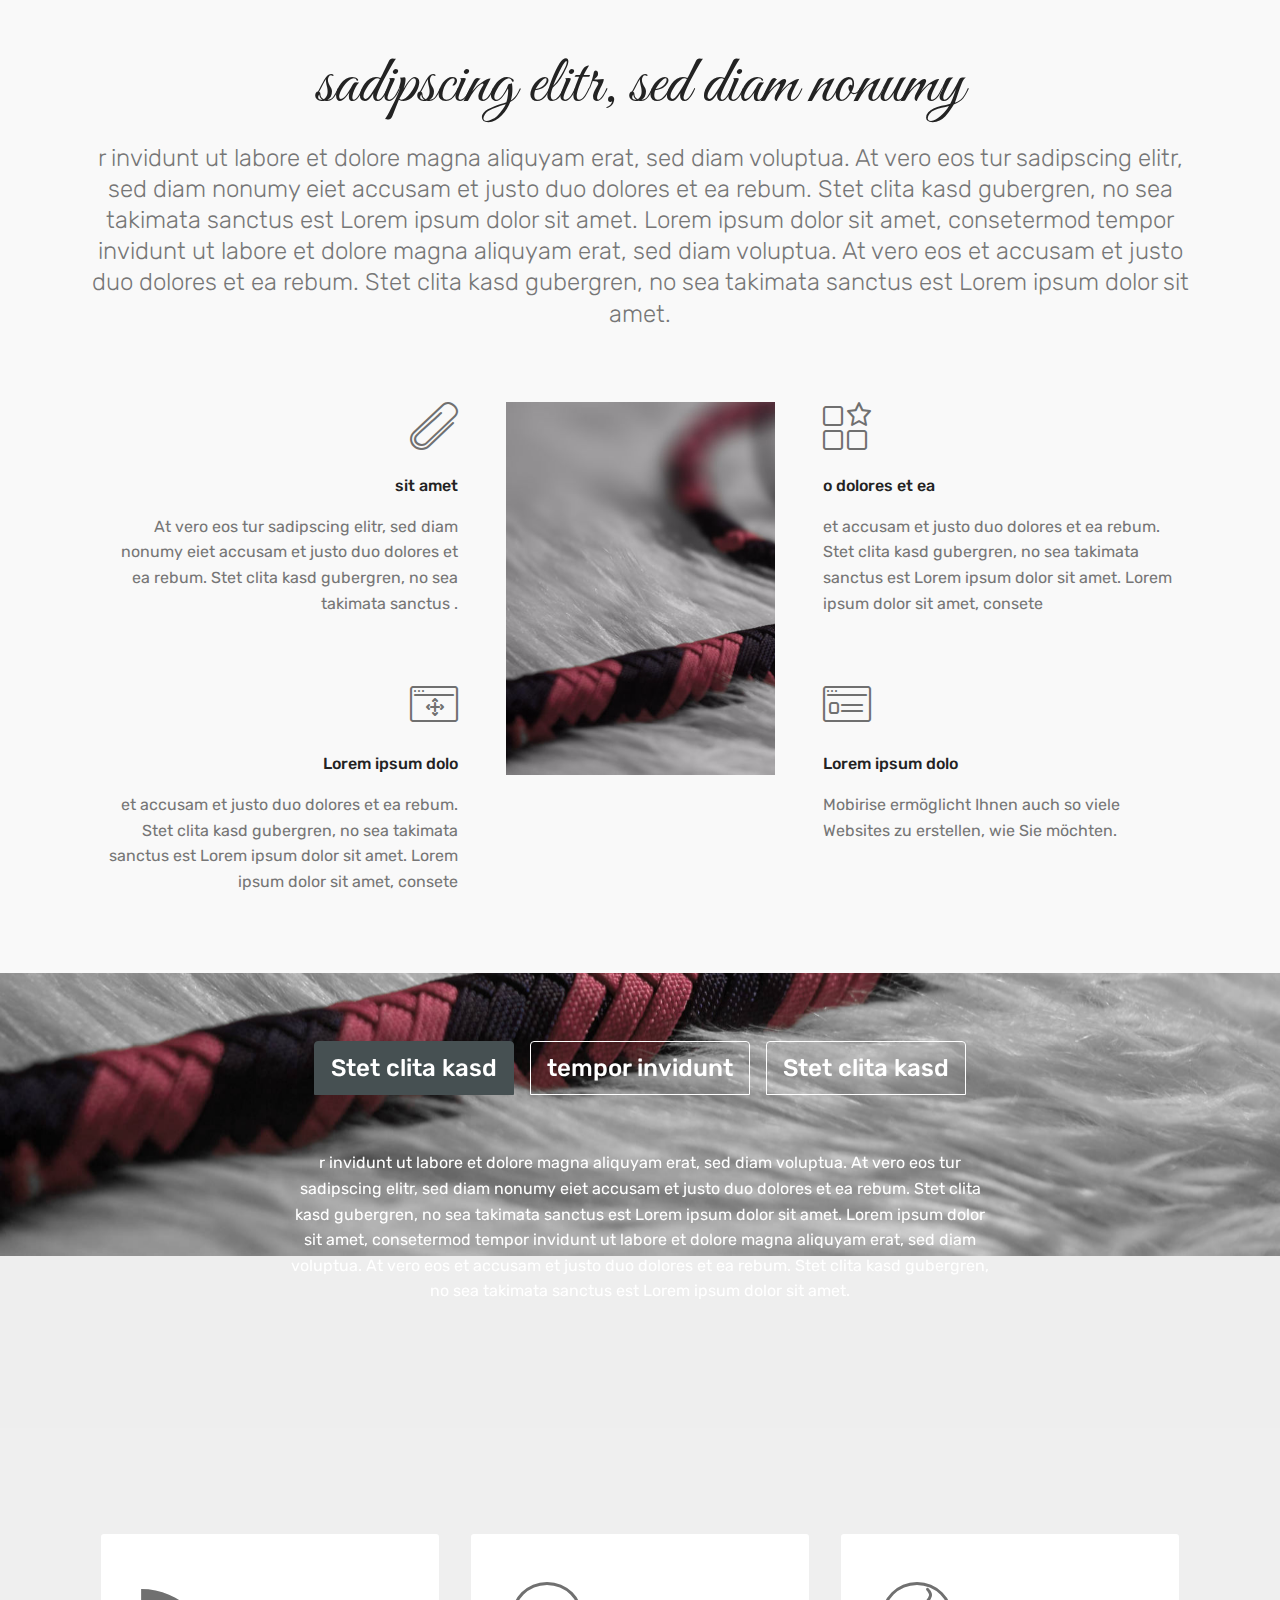
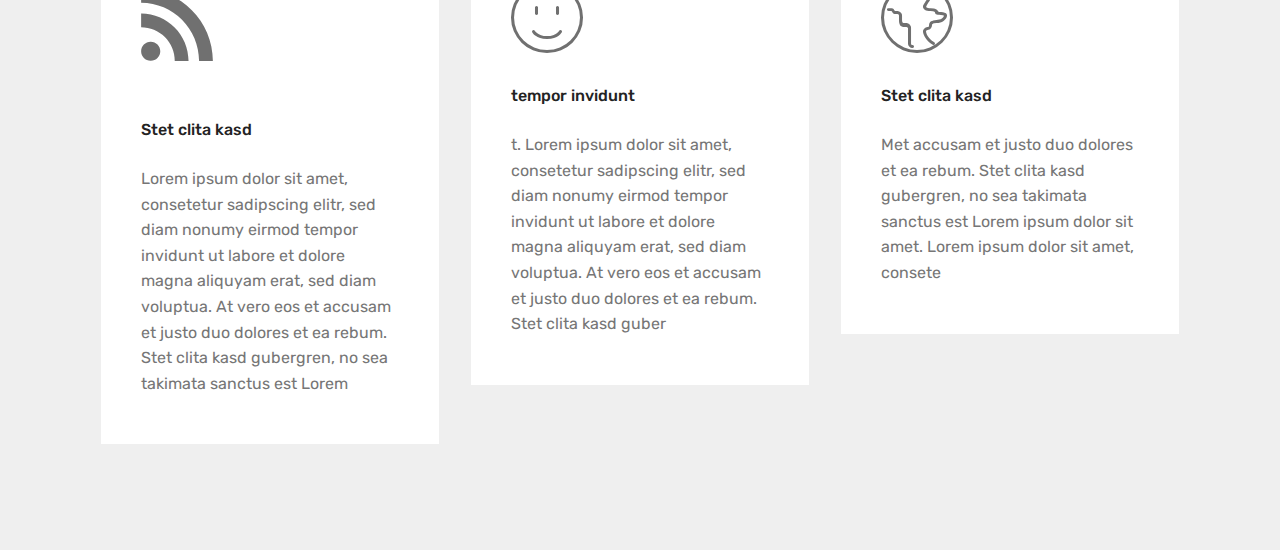
==== index.html @ 1852c59b "create github pages" ====
<!DOCTYPE html>
<html >
<head>
  <!-- Site made with Mobirise Website Builder v4.7.1, https://mobirise.com -->
  <meta charset="UTF-8">
  <meta http-equiv="X-UA-Compatible" content="IE=edge">
  <meta name="generator" content="Mobirise v4.7.1, mobirise.com">
  <meta name="viewport" content="width=device-width, initial-scale=1, minimum-scale=1">
  <link rel="shortcut icon" href="assets/images/logo4.png" type="image/x-icon">
  <meta name="description" content="">
  <title>Home</title>
  <link rel="stylesheet" href="assets/web/assets/mobirise-icons/mobirise-icons.css">
  <link rel="stylesheet" href="assets/tether/tether.min.css">
  <link rel="stylesheet" href="assets/bootstrap/css/bootstrap.min.css">
  <link rel="stylesheet" href="assets/bootstrap/css/bootstrap-grid.min.css">
  <link rel="stylesheet" href="assets/bootstrap/css/bootstrap-reboot.min.css">
  <link rel="stylesheet" href="assets/socicon/css/styles.css">
  <link rel="stylesheet" href="assets/theme/css/style.css">
  <link rel="stylesheet" href="assets/mobirise/css/mbr-additional.css" type="text/css">
  
  
  
</head>
<body>
  <section class="features12 cid-qQ5AsIyWgu" id="features12-3">
    
    

    

    <div class="container">
        <h2 class="mbr-section-title pb-2 mbr-fonts-style display-1">sadipscing elitr, sed diam nonumy</h2>
        <h3 class="mbr-section-subtitle pb-3 mbr-fonts-style display-5">r invidunt ut labore et dolore magna aliquyam erat, sed diam voluptua. At vero eos tur sadipscing elitr, sed diam nonumy eiet accusam et justo duo dolores et ea rebum. Stet clita kasd gubergren, no sea takimata sanctus est Lorem ipsum dolor sit amet. Lorem ipsum dolor sit amet, consetermod tempor invidunt ut labore et dolore magna aliquyam erat, sed diam voluptua. At vero eos et accusam et justo duo dolores et ea rebum. Stet clita kasd gubergren, no sea takimata sanctus est Lorem ipsum dolor sit amet.</h3>

        <div class="media-container-row pt-5">
            <div class="block-content align-right">
                <div class="card pl-3 pr-3 pb-5">
                    <div class="mbr-card-img-title">
                        <div class="card-img pb-3">
                             <span class="mbr-iconfont mbri-paperclip"></span>
                        </div>
                        <div class="mbr-crt-title">
                            <h4 class="card-title py-2 mbr-crt-title mbr-fonts-style display-7">sit amet</h4>
                        </div>
                    </div>                

                    <div class="card-box">
                        <p class="mbr-text mbr-section-text mbr-fonts-style display-7">
                             At vero eos tur sadipscing elitr, sed diam nonumy eiet accusam et justo duo dolores et ea rebum. Stet clita kasd gubergren, no sea takimata sanctus .
                        </p>
                    </div>
                </div>

                <div class="card pl-3 pr-3 pb-5">
                    <div class="mbr-card-img-title">
                        <div class="card-img pb-3">
                            <span class="mbri-drag-n-drop2 mbr-iconfont"></span>
                        </div>
                        <div class="mbr-crt-title">
                            <h4 class="card-title py-2 mbr-crt-title mbr-fonts-style display-7">Lorem ipsum dolo</h4>
                        </div>
                    </div>
                    <div class="card-box">
                        <p class="mbr-text mbr-section-text mbr-fonts-style display-7">
                            et accusam et justo duo dolores et ea rebum. Stet clita kasd gubergren, no sea takimata sanctus est Lorem ipsum dolor sit amet. Lorem ipsum dolor sit amet, consete
                        </p>
                    </div>
                </div>
            </div>

            <div class="mbr-figure" style="width: 30%;">
                <img src="assets/images/002-1-982x552.jpg" alt="Mobirise" title="">
            </div>

            <div class="block-content align-left  ">
                <div class="card pl-3 pr-3 pb-5">
                    <div class="mbr-card-img-title">
                        <div class="card-img pb-3">
                             <span class="mbri-features mbr-iconfont"></span>
                        </div>
                        <div class="mbr-crt-title">
                            <h4 class="card-title py-2 mbr-crt-title mbr-fonts-style display-7">o dolores et ea&nbsp;</h4>
                        </div>
                    </div>                

                    <div class="card-box">
                        <p class="mbr-text mbr-section-text mbr-fonts-style display-7">et accusam et justo duo dolores et ea rebum. Stet clita kasd gubergren, no sea takimata sanctus est Lorem ipsum dolor sit amet. Lorem ipsum dolor sit amet, consete</p>
                    </div>
                </div>

                <div class="card pl-3 pr-3 pb-5">
                    <div class="mbr-card-img-title">
                        <div class="card-img pb-3">
                            <span class="mbri-sites mbr-iconfont"></span>
                        </div>
                        <div class="mbr-crt-title">
                            <h4 class="card-title py-2 mbr-crt-title mbr-fonts-style display-7">Lorem ipsum dolo</h4>
                        </div>
                    </div>
                    <div class="card-box">
                        <p class="mbr-text mbr-section-text mbr-fonts-style display-7">
                            Mobirise ermöglicht Ihnen auch so viele Websites zu erstellen, wie Sie möchten. 
                        </p>
                    </div>
                </div>
            </div>
        </div>
    </div>
</section>

<section class="engine"><a href="https://mobirise.ws/k">how to develop free website</a></section><section class="tabs1 cid-qQ5E05Up6S mbr-parallax-background" id="tabs1-5">

    

    
    <div class="container">
        
        <div class="media-container-row">
            <div class="col-12 col-md-8">
                <ul class="nav nav-tabs" role="tablist">
                    <li class="nav-item"><a class="nav-link mbr-fonts-style show active display-5" role="tab" data-toggle="tab" href="#tabs1-5_tab0" aria-selected="true">
                            Stet clita kasd</a></li>
                    <li class="nav-item"><a class="nav-link mbr-fonts-style show active display-5" role="tab" data-toggle="tab" href="#tabs1-5_tab1" aria-selected="true">
                            tempor invidunt</a></li>
                    <li class="nav-item"><a class="nav-link mbr-fonts-style display-5" role="tab" data-toggle="tab" href="#tabs1-5_tab2" aria-selected="false">
                            Stet clita kasd</a></li>
                    
                    
                    
                </ul>
                <div class="tab-content">
                    <div id="tab1" class="tab-pane in active" role="tabpanel">
                        <div class="row">
                            <div class="col-md-12">
                                <p class="mbr-text py-5 mbr-fonts-style display-7">
                                    r invidunt ut labore et dolore magna aliquyam erat, sed diam voluptua. At vero eos tur sadipscing elitr, sed diam nonumy eiet accusam et justo duo dolores et ea rebum. Stet clita kasd gubergren, no sea takimata sanctus est Lorem ipsum dolor sit amet. Lorem ipsum dolor sit amet, consetermod tempor invidunt ut labore et dolore magna aliquyam erat, sed diam voluptua. At vero eos et accusam et justo duo dolores et ea rebum. Stet clita kasd gubergren, no sea takimata sanctus est Lorem ipsum dolor sit amet. 
                                </p>
                            </div>
                        </div>
                    </div>
                    <div id="tab2" class="tab-pane" role="tabpanel">
                        <div class="row">
                            <div class="col-md-12">
                                <p class="mbr-text py-5 mbr-fonts-style display-7">
                                    Mobirise ist ein leicher Website-Baukasten – ziehen Sie einfach Elemente auf Ihre Seite, fügen Sie den Content hinzu und designen Sie ihn so, wie Sie sich das wünschen. 
                                </p>
                            </div>
                        </div>
                    </div>
                    <div id="tab3" class="tab-pane" role="tabpanel">
                        <div class="row">
                            <div class="col-md-12">
                                <p class="mbr-text py-5 mbr-fonts-style display-7">
                                    Mobirise verfügt über viele Blocks in vorhandenen Themes. Obwohl diese Blocks bereits voreingestellt sind, sie sind sehr flexibel. 
                                </p>
                            </div>
                        </div>
                    </div>
                    
                    
                    
                </div>
            </div>
        </div>
    </div>
</section>

<section class="features6 cid-qQ5Apqk5fv" id="features6-2">
    
    

    
    <div class="container">
        <div class="media-container-row">

            <div class="card p-3 col-12 col-md-6 col-lg-4">
                <div class="card-img pb-3">
                    <span class="mbr-iconfont socicon-rss socicon"></span>
                </div>
                <div class="card-box">
                    <h4 class="card-title py-3 mbr-fonts-style display-7">Stet clita kasd</h4>
                    <p class="mbr-text mbr-fonts-style display-7">
                       Lorem ipsum dolor sit amet, consetetur sadipscing elitr, sed diam nonumy eirmod tempor invidunt ut labore et dolore magna aliquyam erat, sed diam voluptua. At vero eos et accusam et justo duo dolores et ea rebum. Stet clita kasd gubergren, no sea takimata sanctus est Lorem  
                    </p>
                </div>
            </div>

            <div class="card p-3 col-12 col-md-6 col-lg-4">
                <div class="card-img pb-3">
                    <span class="mbr-iconfont mbri-smile-face"></span>
                </div>
                <div class="card-box">
                    <h4 class="card-title py-3 mbr-fonts-style display-7">tempor invidunt</h4>
                    <p class="mbr-text mbr-fonts-style display-7">
                       t. Lorem ipsum dolor sit amet, consetetur sadipscing elitr, sed diam nonumy eirmod tempor invidunt ut labore et dolore magna aliquyam erat, sed diam voluptua. At vero eos et accusam et justo duo dolores et ea rebum. Stet clita kasd guber 
                    </p>
                </div>
            </div>

            <div class="card p-3 col-12 col-md-6 col-lg-4">
                <div class="card-img pb-3">
                    <span class="mbr-iconfont mbri-globe"></span>
                </div>
                <div class="card-box">
                    <h4 class="card-title py-3 mbr-fonts-style display-7">Stet clita kasd</h4>
                    <p class="mbr-text mbr-fonts-style display-7">
                       Met accusam et justo duo dolores et ea rebum. Stet clita kasd gubergren, no sea takimata sanctus est Lorem ipsum dolor sit amet. Lorem ipsum dolor sit amet, consete 
                    </p>
                </div>
            </div>

            

        </div>

    </div>

</section>


  <script src="assets/web/assets/jquery/jquery.min.js"></script>
  <script src="assets/popper/popper.min.js"></script>
  <script src="assets/tether/tether.min.js"></script>
  <script src="assets/bootstrap/js/bootstrap.min.js"></script>
  <script src="assets/smoothscroll/smooth-scroll.js"></script>
  <script src="assets/mbr-tabs/mbr-tabs.js"></script>
  <script src="assets/parallax/jarallax.min.js"></script>
  <script src="assets/theme/js/script.js"></script>
  
  
</body>
</html>
---- assets/web/assets/mobirise-icons/mobirise-icons.css ----
@font-face {
  font-family: 'MobiriseIcons';
  src:  url('mobirise-icons.eot?spat4u');
  src:  url('mobirise-icons.eot?spat4u#iefix') format('embedded-opentype'),
    url('mobirise-icons.ttf?spat4u') format('truetype'),
    url('mobirise-icons.woff?spat4u') format('woff'),
    url('mobirise-icons.svg?spat4u#MobiriseIcons') format('svg');
  font-weight: normal;
  font-style: normal;
}

[class^="mbri-"], [class*=" mbri-"] {
  /* use !important to prevent issues with browser extensions that change fonts */
  font-family: MobiriseIcons !important;
  speak: none;
  font-style: normal;
  font-weight: normal;
  font-variant: normal;
  text-transform: none;
  line-height: 1;

  /* Better Font Rendering =========== */
  -webkit-font-smoothing: antialiased;
  -moz-osx-font-smoothing: grayscale;
}

.mbri-add-submenu:before {
  content: "\e900";
}
.mbri-alert:before {
  content: "\e901";
}
.mbri-align-center:before {
  content: "\e902";
}
.mbri-align-justify:before {
  content: "\e903";
}
.mbri-align-left:before {
  content: "\e904";
}
.mbri-align-right:before {
  content: "\e905";
}
.mbri-android:before {
  content: "\e906";
}
.mbri-apple:before {
  content: "\e907";
}
.mbri-arrow-down:before {
  content: "\e908";
}
.mbri-arrow-next:before {
  content: "\e909";
}
.mbri-arrow-prev:before {
  content: "\e90a";
}
.mbri-arrow-up:before {
  content: "\e90b";
}
.mbri-bold:before {
  content: "\e90c";
}
.mbri-bookmark:before {
  content: "\e90d";
}
.mbri-bootstrap:before {
  content: "\e90e";
}
.mbri-briefcase:before {
  content: "\e90f";
}
.mbri-browse:before {
  content: "\e910";
}
.mbri-bulleted-list:before {
  content: "\e911";
}
.mbri-calendar:before {
  content: "\e912";
}
.mbri-camera:before {
  content: "\e913";
}
.mbri-cart-add:before {
  content: "\e914";
}
.mbri-cart-full:before {
  content: "\e915";
}
.mbri-cash:before {
  content: "\e916";
}
.mbri-change-style:before {
  content: "\e917";
}
.mbri-chat:before {
  content: "\e918";
}
.mbri-clock:before {
  content: "\e919";
}
.mbri-close:before {
  content: "\e91a";
}
.mbri-cloud:before {
  content: "\e91b";
}
.mbri-code:before {
  content: "\e91c";
}
.mbri-contact-form:before {
  content: "\e91d";
}
.mbri-credit-card:before {
  content: "\e91e";
}
.mbri-cursor-click:before {
  content: "\e91f";
}
.mbri-cust-feedback:before {
  content: "\e920";
}
.mbri-database:before {
  content: "\e921";
}
.mbri-delivery:before {
  content: "\e922";
}
.mbri-desktop:before {
  content: "\e923";
}
.mbri-devices:before {
  content: "\e924";
}
.mbri-down:before {
  content: "\e925";
}
.mbri-download:before {
  content: "\e989";
}
.mbri-drag-n-drop:before {
  content: "\e927";
}
.mbri-drag-n-drop2:before {
  content: "\e928";
}
.mbri-edit:before {
  content: "\e929";
}
.mbri-edit2:before {
  content: "\e92a";
}
.mbri-error:before {
  content: "\e92b";
}
.mbri-extension:before {
  content: "\e92c";
}
.mbri-features:before {
  content: "\e92d";
}
.mbri-file:before {
  content: "\e92e";
}
.mbri-flag:before {
  content: "\e92f";
}
.mbri-folder:before {
  content: "\e930";
}
.mbri-gift:before {
  content: "\e931";
}
.mbri-github:before {
  content: "\e932";
}
.mbri-globe:before {
  content: "\e933";
}
.mbri-globe-2:before {
  content: "\e934";
}
.mbri-growing-chart:before {
  content: "\e935";
}
.mbri-hearth:before {
  content: "\e936";
}
.mbri-help:before {
  content: "\e937";
}
.mbri-home:before {
  content: "\e938";
}
.mbri-hot-cup:before {
  content: "\e939";
}
.mbri-idea:before {
  content: "\e93a";
}
.mbri-image-gallery:before {
  content: "\e93b";
}
.mbri-image-slider:before {
  content: "\e93c";
}
.mbri-info:before {
  content: "\e93d";
}
.mbri-italic:before {
  content: "\e93e";
}
.mbri-key:before {
  content: "\e93f";
}
.mbri-laptop:before {
  content: "\e940";
}
.mbri-layers:before {
  content: "\e941";
}
.mbri-left-right:before {
  content: "\e942";
}
.mbri-left:before {
  content: "\e943";
}
.mbri-letter:before {
  content: "\e944";
}
.mbri-like:before {
  content: "\e945";
}
.mbri-link:before {
  content: "\e946";
}
.mbri-lock:before {
  content: "\e947";
}
.mbri-login:before {
  content: "\e948";
}
.mbri-logout:before {
  content: "\e949";
}
.mbri-magic-stick:before {
  content: "\e94a";
}
.mbri-map-pin:before {
  content: "\e94b";
}
.mbri-menu:before {
  content: "\e94c";
}
.mbri-mobile:before {
  content: "\e94d";
}
.mbri-mobile2:before {
  content: "\e94e";
}
.mbri-mobirise:before {
  content: "\e94f";
}
.mbri-more-horizontal:before {
  content: "\e950";
}
.mbri-more-vertical:before {
  content: "\e951";
}
.mbri-music:before {
  content: "\e952";
}
.mbri-new-file:before {
  content: "\e953";
}
.mbri-numbered-list:before {
  content: "\e954";
}
.mbri-opened-folder:before {
  content: "\e955";
}
.mbri-pages:before {
  content: "\e956";
}
.mbri-paper-plane:before {
  content: "\e957";
}
.mbri-paperclip:before {
  content: "\e958";
}
.mbri-photo:before {
  content: "\e959";
}
.mbri-photos:before {
  content: "\e95a";
}
.mbri-pin:before {
  content: "\e95b";
}
.mbri-play:before {
  content: "\e95c";
}
.mbri-plus:before {
  content: "\e95d";
}
.mbri-preview:before {
  content: "\e95e";
}
.mbri-print:before {
  content: "\e95f";
}
.mbri-protect:before {
  content: "\e960";
}
.mbri-question:before {
  content: "\e961";
}
.mbri-quote-left:before {
  content: "\e962";
}
.mbri-quote-right:before {
  content: "\e963";
}
.mbri-refresh:before {
  content: "\e964";
}
.mbri-responsive:before {
  content: "\e965";
}
.mbri-right:before {
  content: "\e966";
}
.mbri-rocket:before {
  content: "\e967";
}
.mbri-sad-face:before {
  content: "\e968";
}
.mbri-sale:before {
  content: "\e969";
}
.mbri-save:before {
  content: "\e96a";
}
.mbri-search:before {
  content: "\e96b";
}
.mbri-setting:before {
  content: "\e96c";
}
.mbri-setting2:before {
  content: "\e96d";
}
.mbri-setting3:before {
  content: "\e96e";
}
.mbri-share:before {
  content: "\e96f";
}
.mbri-shopping-bag:before {
  content: "\e970";
}
.mbri-shopping-basket:before {
  content: "\e971";
}
.mbri-shopping-cart:before {
  content: "\e972";
}
.mbri-sites:before {
  content: "\e973";
}
.mbri-smile-face:before {
  content: "\e974";
}
.mbri-speed:before {
  content: "\e975";
}
.mbri-star:before {
  content: "\e976";
}
.mbri-success:before {
  content: "\e977";
}
.mbri-sun:before {
  content: "\e978";
}
.mbri-sun2:before {
  content: "\e979";
}
.mbri-tablet:before {
  content: "\e97a";
}
.mbri-tablet-vertical:before {
  content: "\e97b";
}
.mbri-target:before {
  content: "\e97c";
}
.mbri-timer:before {
  content: "\e97d";
}
.mbri-to-ftp:before {
  content: "\e97e";
}
.mbri-to-local-drive:before {
  content: "\e97f";
}
.mbri-touch-swipe:before {
  content: "\e980";
}
.mbri-touch:before {
  content: "\e981";
}
.mbri-trash:before {
  content: "\e982";
}
.mbri-underline:before {
  content: "\e983";
}
.mbri-unlink:before {
  content: "\e984";
}
.mbri-unlock:before {
  content: "\e985";
}
.mbri-up-down:before {
  content: "\e986";
}
.mbri-up:before {
  content: "\e987";
}
.mbri-update:before {
  content: "\e988";
}
.mbri-upload:before {
 content: "\e926"; 
}
.mbri-user:before {
  content: "\e98a";
}
.mbri-user2:before {
  content: "\e98b";
}
.mbri-users:before {
  content: "\e98c";
}
.mbri-video:before {
  content: "\e98d";
}
.mbri-video-play:before {
  content: "\e98e";
}
.mbri-watch:before {
  content: "\e98f";
}
.mbri-website-theme:before {
  content: "\e990";
}
.mbri-wifi:before {
  content: "\e991";
}
.mbri-windows:before {
  content: "\e992";
}
.mbri-zoom-out:before {
  content: "\e993";
}
.mbri-redo:before {
  content: "\e994";
}
.mbri-undo:before {
  content: "\e995";
}
---- assets/socicon/css/styles.css ----
@charset "UTF-8";

@font-face {
  font-family: "socicon";
  src:url("../fonts/socicon.eot");
  src:url("../fonts/socicon.eot?#iefix") format("embedded-opentype"),
    url("../fonts/socicon.woff") format("woff"),
    url("../fonts/socicon.ttf") format("truetype"),
    url("../fonts/socicon.svg#socicon") format("svg");
  font-weight: normal;
  font-style: normal;

}

[data-icon]:before {
  font-family: "socicon" !important;
  content: attr(data-icon);
  font-style: normal !important;
  font-weight: normal !important;
  font-variant: normal !important;
  text-transform: none !important;
  speak: none;
  line-height: 1;
  -webkit-font-smoothing: antialiased;
  -moz-osx-font-smoothing: grayscale;
}

[class^="socicon-"]:before,
[class*=" socicon-"]:before {
  font-family: "socicon" !important;
  font-style: normal !important;
  font-weight: normal !important;
  font-variant: normal !important;
  text-transform: none !important;
  speak: none;
  line-height: 1;
  -webkit-font-smoothing: antialiased;
  -moz-osx-font-smoothing: grayscale;
}

.socicon-modelmayhem:before {
  content: "\e000";
}
.socicon-mixcloud:before {
  content: "\e001";
}
.socicon-drupal:before {
  content: "\e002";
}
.socicon-swarm:before {
  content: "\e003";
}
.socicon-istock:before {
  content: "\e004";
}
.socicon-yammer:before {
  content: "\e005";
}
.socicon-ello:before {
  content: "\e006";
}
.socicon-stackoverflow:before {
  content: "\e007";
}
.socicon-persona:before {
  content: "\e008";
}
.socicon-triplej:before {
  content: "\e009";
}
.socicon-houzz:before {
  content: "\e00a";
}
.socicon-rss:before {
  content: "\e00b";
}
.socicon-paypal:before {
  content: "\e00c";
}
.socicon-odnoklassniki:before {
  content: "\e00d";
}
.socicon-airbnb:before {
  content: "\e00e";
}
.socicon-periscope:before {
  content: "\e00f";
}
.socicon-outlook:before {
  content: "\e010";
}
.socicon-coderwall:before {
  content: "\e011";
}
.socicon-tripadvisor:before {
  content: "\e012";
}
.socicon-appnet:before {
  content: "\e013";
}
.socicon-goodreads:before {
  content: "\e014";
}
.socicon-tripit:before {
  content: "\e015";
}
.socicon-lanyrd:before {
  content: "\e016";
}
.socicon-slideshare:before {
  content: "\e017";
}
.socicon-buffer:before {
  content: "\e018";
}
.socicon-disqus:before {
  content: "\e019";
}
.socicon-vkontakte:before {
  content: "\e01a";
}
.socicon-whatsapp:before {
  content: "\e01b";
}
.socicon-patreon:before {
  content: "\e01c";
}
.socicon-storehouse:before {
  content: "\e01d";
}
.socicon-pocket:before {
  content: "\e01e";
}
.socicon-mail:before {
  content: "\e01f";
}
.socicon-blogger:before {
  content: "\e020";
}
.socicon-technorati:before {
  content: "\e021";
}
.socicon-reddit:before {
  content: "\e022";
}
.socicon-dribbble:before {
  content: "\e023";
}
.socicon-stumbleupon:before {
  content: "\e024";
}
.socicon-digg:before {
  content: "\e025";
}
.socicon-envato:before {
  content: "\e026";
}
.socicon-behance:before {
  content: "\e027";
}
.socicon-delicious:before {
  content: "\e028";
}
.socicon-deviantart:before {
  content: "\e029";
}
.socicon-forrst:before {
  content: "\e02a";
}
.socicon-play:before {
  content: "\e02b";
}
.socicon-zerply:before {
  content: "\e02c";
}
.socicon-wikipedia:before {
  content: "\e02d";
}
.socicon-apple:before {
  content: "\e02e";
}
.socicon-flattr:before {
  content: "\e02f";
}
.socicon-github:before {
  content: "\e030";
}
.socicon-renren:before {
  content: "\e031";
}
.socicon-friendfeed:before {
  content: "\e032";
}
.socicon-newsvine:before {
  content: "\e033";
}
.socicon-identica:before {
  content: "\e034";
}
.socicon-bebo:before {
  content: "\e035";
}
.socicon-zynga:before {
  content: "\e036";
}
.socicon-steam:before {
  content: "\e037";
}
.socicon-xbox:before {
  content: "\e038";
}
.socicon-windows:before {
  content: "\e039";
}
.socicon-qq:before {
  content: "\e03a";
}
.socicon-douban:before {
  content: "\e03b";
}
.socicon-meetup:before {
  content: "\e03c";
}
.socicon-playstation:before {
  content: "\e03d";
}
.socicon-android:before {
  content: "\e03e";
}
.socicon-snapchat:before {
  content: "\e03f";
}
.socicon-twitter:before {
  content: "\e040";
}
.socicon-facebook:before {
  content: "\e041";
}
.socicon-googleplus:before {
  content: "\e042";
}
.socicon-pinterest:before {
  content: "\e043";
}
.socicon-foursquare:before {
  content: "\e044";
}
.socicon-yahoo:before {
  content: "\e045";
}
.socicon-skype:before {
  content: "\e046";
}
.socicon-yelp:before {
  content: "\e047";
}
.socicon-feedburner:before {
  content: "\e048";
}
.socicon-linkedin:before {
  content: "\e049";
}
.socicon-viadeo:before {
  content: "\e04a";
}
.socicon-xing:before {
  content: "\e04b";
}
.socicon-myspace:before {
  content: "\e04c";
}
.socicon-soundcloud:before {
  content: "\e04d";
}
.socicon-spotify:before {
  content: "\e04e";
}
.socicon-grooveshark:before {
  content: "\e04f";
}
.socicon-lastfm:before {
  content: "\e050";
}
.socicon-youtube:before {
  content: "\e051";
}
.socicon-vimeo:before {
  content: "\e052";
}
.socicon-dailymotion:before {
  content: "\e053";
}
.socicon-vine:before {
  content: "\e054";
}
.socicon-flickr:before {
  content: "\e055";
}
.socicon-500px:before {
  content: "\e056";
}
.socicon-wordpress:before {
  content: "\e058";
}
.socicon-tumblr:before {
  content: "\e059";
}
.socicon-twitch:before {
  content: "\e05a";
}
.socicon-8tracks:before {
  content: "\e05b";
}
.socicon-amazon:before {
  content: "\e05c";
}
.socicon-icq:before {
  content: "\e05d";
}
.socicon-smugmug:before {
  content: "\e05e";
}
.socicon-ravelry:before {
  content: "\e05f";
}
.socicon-weibo:before {
  content: "\e060";
}
.socicon-baidu:before {
  content: "\e061";
}
.socicon-angellist:before {
  content: "\e062";
}
.socicon-ebay:before {
  content: "\e063";
}
.socicon-imdb:before {
  content: "\e064";
}
.socicon-stayfriends:before {
  content: "\e065";
}
.socicon-residentadvisor:before {
  content: "\e066";
}
.socicon-google:before {
  content: "\e067";
}
.socicon-yandex:before {
  content: "\e068";
}
.socicon-sharethis:before {
  content: "\e069";
}
.socicon-bandcamp:before {
  content: "\e06a";
}
.socicon-itunes:before {
  content: "\e06b";
}
.socicon-deezer:before {
  content: "\e06c";
}
.socicon-telegram:before {
  content: "\e06e";
}
.socicon-openid:before {
  content: "\e06f";
}
.socicon-amplement:before {
  content: "\e070";
}
.socicon-viber:before {
  content: "\e071";
}
.socicon-zomato:before {
  content: "\e072";
}
.socicon-draugiem:before {
  content: "\e074";
}
.socicon-endomodo:before {
  content: "\e075";
}
.socicon-filmweb:before {
  content: "\e076";
}
.socicon-stackexchange:before {
  content: "\e077";
}
.socicon-wykop:before {
  content: "\e078";
}
.socicon-teamspeak:before {
  content: "\e079";
}
.socicon-teamviewer:before {
  content: "\e07a";
}
.socicon-ventrilo:before {
  content: "\e07b";
}
.socicon-younow:before {
  content: "\e07c";
}
.socicon-raidcall:before {
  content: "\e07d";
}
.socicon-mumble:before {
  content: "\e07e";
}
.socicon-medium:before {
  content: "\e06d";
}
.socicon-bebee:before {
  content: "\e07f";
}
.socicon-hitbox:before {
  content: "\e080";
}
.socicon-reverbnation:before {
  content: "\e081";
}
.socicon-formulr:before {
  content: "\e082";
}
.socicon-instagram:before {
  content: "\e057";
}
.socicon-battlenet:before {
  content: "\e083";
}
.socicon-chrome:before {
  content: "\e084";
}
.socicon-discord:before {
  content: "\e086";
}
.socicon-issuu:before {
  content: "\e087";
}
.socicon-macos:before {
  content: "\e088";
}
.socicon-firefox:before {
  content: "\e089";
}
.socicon-opera:before {
  content: "\e08d";
}
.socicon-keybase:before {
  content: "\e090";
}
.socicon-alliance:before {
  content: "\e091";
}
.socicon-livejournal:before {
  content: "\e092";
}
.socicon-googlephotos:before {
  content: "\e093";
}
.socicon-horde:before {
  content: "\e094";
}
.socicon-etsy:before {
  content: "\e095";
}
.socicon-zapier:before {
  content: "\e096";
}
.socicon-google-scholar:before {
  content: "\e097";
}
.socicon-researchgate:before {
  content: "\e098";
}
.socicon-wechat:before {
  content: "\e099";
}
.socicon-strava:before {
  content: "\e09a";
}
.socicon-line:before {
  content: "\e09b";
}
.socicon-lyft:before {
  content: "\e09c";
}
.socicon-uber:before {
  content: "\e09d";
}
.socicon-songkick:before {
  content: "\e09e";
}
.socicon-viewbug:before {
  content: "\e09f";
}
.socicon-googlegroups:before {
  content: "\e0a0";
}
.socicon-quora:before {
  content: "\e073";
}
.socicon-diablo:before {
  content: "\e085";
}
.socicon-blizzard:before {
  content: "\e0a1";
}
.socicon-hearthstone:before {
  content: "\e08b";
}
.socicon-heroes:before {
  content: "\e08a";
}
.socicon-overwatch:before {
  content: "\e08c";
}
.socicon-warcraft:before {
  content: "\e08e";
}
.socicon-starcraft:before {
  content: "\e08f";
}
.socicon-beam:before {
  content: "\e0a2";
}
.socicon-curse:before {
  content: "\e0a3";
}
.socicon-player:before {
  content: "\e0a4";
}
.socicon-streamjar:before {
  content: "\e0a5";
}
.socicon-nintendo:before {
  content: "\e0a6";
}
.socicon-hellocoton:before {
  content: "\e0a7";
}
---- assets/theme/css/style.css ----
/*!
 * Mobirise v4 theme (https://mobirise.com/)
 * Copyright 2017 Mobirise
 */
section {
  background-color: #eeeeee; }

section,
.container,
.container-fluid {
  position: relative;
  word-wrap: break-word; }

a.mbr-iconfont:hover {
  text-decoration: none; }

.article .lead p, .article .lead ul, .article .lead ol, .article .lead pre, .article .lead blockquote {
  margin-bottom: 0; }

a {
  font-style: normal;
  font-weight: 400;
  cursor: pointer; }
  a, a:hover {
    text-decoration: none; }

figure {
  margin-bottom: 0; }

body {
  color: #232323; }

h1, h2, h3, h4, h5, h6,
.h1, .h2, .h3, .h4, .h5, .h6,
.display-1, .display-2, .display-3, .display-4 {
  line-height: 1;
  word-break: break-word;
  word-wrap: break-word; }

b, strong {
  font-weight: bold; }

blockquote {
  padding: 10px 0 10px 20px;
  position: relative;
  border-left: 2px solid;
  border-color: #ff3366; }

input:-webkit-autofill, input:-webkit-autofill:hover, input:-webkit-autofill:focus, input:-webkit-autofill:active {
  transition-delay: 9999s;
  transition-property: background-color, color; }

textarea[type="hidden"] {
  display: none; }

body {
  position: relative; }

section {
  background-position: 50% 50%;
  background-repeat: no-repeat;
  background-size: cover; }
  section .mbr-background-video,
  section .mbr-background-video-preview {
    position: absolute;
    bottom: 0;
    left: 0;
    right: 0;
    top: 0; }

.hidden {
  visibility: hidden; }

.mbr-z-index20 {
  z-index: 20; }

/*! Base colors */
.mbr-white {
  color: #ffffff; }

.mbr-black {
  color: #000000; }

.mbr-bg-white {
  background-color: #ffffff; }

.mbr-bg-black {
  background-color: #000000; }

/*! Text-aligns */
.align-left {
  text-align: left; }

.align-center {
  text-align: center; }

.align-right {
  text-align: right; }

@media (max-width: 767px) {
  .align-left, .align-center, .align-right, .mbr-section-btn, .mbr-section-title {
    text-align: center; } }
/*! Font-weight  */
.mbr-light {
  font-weight: 300; }

.mbr-regular {
  font-weight: 400; }

.mbr-semibold {
  font-weight: 500; }

.mbr-bold {
  font-weight: 700; }

/*! Media  */
.media-size-item {
  -webkit-flex: 1 1 auto;
  -moz-flex: 1 1 auto;
  -ms-flex: 1 1 auto;
  -o-flex: 1 1 auto;
  flex: 1 1 auto; }

.media-content {
  -webkit-flex-basis: 100%;
  flex-basis: 100%; }

.media-container-row {
  display: -ms-flexbox;
  display: -webkit-flex;
  display: flex;
  -webkit-flex-direction: row;
  -ms-flex-direction: row;
  flex-direction: row;
  -webkit-flex-wrap: wrap;
  -ms-flex-wrap: wrap;
  flex-wrap: wrap;
  -webkit-justify-content: center;
  -ms-flex-pack: center;
  justify-content: center;
  -webkit-align-content: center;
  -ms-flex-line-pack: center;
  align-content: center;
  -webkit-align-items: start;
  -ms-flex-align: start;
  align-items: start; }
  .media-container-row .media-size-item {
    width: 400px; }

.media-container-column {
  display: -ms-flexbox;
  display: -webkit-flex;
  display: flex;
  -webkit-flex-direction: column;
  -ms-flex-direction: column;
  flex-direction: column;
  -webkit-flex-wrap: wrap;
  -ms-flex-wrap: wrap;
  flex-wrap: wrap;
  -webkit-justify-content: center;
  -ms-flex-pack: center;
  justify-content: center;
  -webkit-align-content: center;
  -ms-flex-line-pack: center;
  align-content: center;
  -webkit-align-items: stretch;
  -ms-flex-align: stretch;
  align-items: stretch; }
  .media-container-column > * {
    width: 100%; }

@media (min-width: 992px) {
  .media-container-row {
    -webkit-flex-wrap: nowrap;
    -ms-flex-wrap: nowrap;
    flex-wrap: nowrap; } }
figure {
  overflow: hidden; }

figure[mbr-media-size] {
  transition: width 0.1s; }

.mbr-figure img, .mbr-figure iframe {
  display: block;
  width: 100%; }

.card {
  background-color: transparent;
  border: none; }

.card-img {
  text-align: center;
  flex-shrink: 0; }

.media {
  max-width: 100%;
  margin: 0 auto; }

.mbr-figure {
  -ms-flex-item-align: center;
  -ms-grid-row-align: center;
  -webkit-align-self: center;
  align-self: center; }

.media-container > div {
  max-width: 100%; }

.mbr-figure img, .card-img img {
  width: 100%; }

@media (max-width: 991px) {
  .media-size-item {
    width: auto !important; }

  .media {
    width: auto; }

  .mbr-figure {
    width: 100% !important; } }
/*! Buttons */
.mbr-section-btn {
  margin-left: -.25rem;
  margin-right: -.25rem;
  font-size: 0; }

nav .mbr-section-btn {
  margin-left: 0rem;
  margin-right: 0rem; }

/*! Btn icon margin */
.btn .mbr-iconfont, .btn.btn-sm .mbr-iconfont {
  cursor: pointer;
  margin-right: 0.5rem; }

.btn.btn-md .mbr-iconfont, .btn.btn-md .mbr-iconfont {
  margin-right: 0.8rem; }

.mbr-regular {
  font-weight: 400; }

.mbr-semibold {
  font-weight: 500; }

.mbr-bold {
  font-weight: 700; }

[type="submit"] {
  -webkit-appearance: none; }

/*! Full-screen */
.mbr-fullscreen .mbr-overlay {
  min-height: 100vh; }

.mbr-fullscreen {
  display: flex;
  display: -webkit-flex;
  display: -moz-flex;
  display: -ms-flex;
  display: -o-flex;
  align-items: center;
  -webkit-align-items: center;
  min-height: 100vh;
  padding-top: 3rem;
  padding-bottom: 3rem; }

/*! Map */
.map {
  height: 25rem;
  position: relative; }
  .map iframe {
    width: 100%;
    height: 100%; }

/* Form */
.form-asterisk {
  font-family: initial;
  position: absolute;
  top: -2px;
  font-weight: normal; }

/*! Scroll to top arrow */
.mbr-arrow-up {
  bottom: 25px;
  right: 90px;
  position: fixed;
  text-align: right;
  z-index: 5000;
  color: #ffffff;
  font-size: 32px;
  transform: rotate(180deg);
  -webkit-transform: rotate(180deg); }

.mbr-arrow-up a {
  background: rgba(0, 0, 0, 0.2);
  border-radius: 3px;
  color: #fff;
  display: inline-block;
  height: 60px;
  width: 60px;
  outline-style: none !important;
  position: relative;
  text-decoration: none;
  transition: all .3s ease-in-out;
  cursor: pointer;
  text-align: center; }
  .mbr-arrow-up a:hover {
    background-color: rgba(0, 0, 0, 0.4); }
  .mbr-arrow-up a i {
    line-height: 60px; }

.mbr-arrow-up-icon {
  display: block;
  color: #fff; }

.mbr-arrow-up-icon::before {
  content: "\203a";
  display: inline-block;
  font-family: serif;
  font-size: 32px;
  line-height: 1;
  font-style: normal;
  position: relative;
  top: 6px;
  left: -4px;
  -webkit-transform: rotate(-90deg);
  transform: rotate(-90deg); }

/*! Arrow Down */
.mbr-arrow {
  position: absolute;
  bottom: 45px;
  left: 50%;
  width: 60px;
  height: 60px;
  cursor: pointer;
  background-color: rgba(80, 80, 80, 0.5);
  border-radius: 50%;
  -webkit-transform: translateX(-50%);
  transform: translateX(-50%); }
  .mbr-arrow > a {
    display: inline-block;
    text-decoration: none;
    outline-style: none;
    -webkit-animation: arrowdown 1.7s ease-in-out infinite;
    animation: arrowdown 1.7s ease-in-out infinite; }
    .mbr-arrow > a > i {
      position: absolute;
      top: -2px;
      left: 15px;
      font-size: 2rem; }

@keyframes arrowdown {
  0% {
    transform: translateY(0px);
    -webkit-transform: translateY(0px); }
  50% {
    transform: translateY(-5px);
    -webkit-transform: translateY(-5px); }
  100% {
    transform: translateY(0px);
    -webkit-transform: translateY(0px); } }
@-webkit-keyframes arrowdown {
  0% {
    transform: translateY(0px);
    -webkit-transform: translateY(0px); }
  50% {
    transform: translateY(-5px);
    -webkit-transform: translateY(-5px); }
  100% {
    transform: translateY(0px);
    -webkit-transform: translateY(0px); } }
@media (max-width: 500px) {
  .mbr-arrow-up {
    left: 50%;
    right: auto;
    transform: translateX(-50%) rotate(180deg);
    -webkit-transform: translateX(-50%) rotate(180deg); } }
/*Gradients animation*/
@keyframes gradient-animation {
  from {
    background-position: 0% 100%;
    animation-timing-function: ease-in-out; }
  to {
    background-position: 100% 0%;
    animation-timing-function: ease-in-out; } }
@-webkit-keyframes gradient-animation {
  from {
    background-position: 0% 100%;
    animation-timing-function: ease-in-out; }
  to {
    background-position: 100% 0%;
    animation-timing-function: ease-in-out; } }
.bg-gradient {
  background-size: 200% 200%;
  animation: gradient-animation 5s infinite alternate;
  -webkit-animation: gradient-animation 5s infinite alternate; }

.menu .navbar-brand {
  display: -webkit-flex; }
  .menu .navbar-brand span {
    display: flex;
    display: -webkit-flex; }
  .menu .navbar-brand .navbar-caption-wrap {
    display: -webkit-flex; }
  .menu .navbar-brand .navbar-logo img {
    display: -webkit-flex; }
@media (min-width: 768px) and (max-width: 991px) {
  .menu .navbar-toggleable-sm .navbar-nav {
    display: -webkit-box;
    display: -webkit-flex;
    display: -ms-flexbox; } }
@media (min-width: 992px) {
  .menu .navbar-nav.nav-dropdown {
    display: -webkit-flex; }
  .menu .navbar-toggleable-sm .navbar-collapse {
    display: -webkit-flex !important; } }

/*# sourceMappingURL=style.css.map */
.engine {
	position: absolute;
	text-indent: -2400px;
	text-align: center;
	padding: 0;
	top: 0;
	left: -2400px;
}
---- assets/mobirise/css/mbr-additional.css ----
@import url(https://fonts.googleapis.com/css?family=Great+Vibes:400);
@import url(https://fonts.googleapis.com/css?family=Rubik:300,300i,400,400i,500,500i,700,700i,900,900i);





body {
  font-style: normal;
  line-height: 1.5;
}
.mbr-section-title {
  font-style: normal;
  line-height: 1.2;
}
.mbr-section-subtitle {
  line-height: 1.3;
}
.mbr-text {
  font-style: normal;
  line-height: 1.6;
}
.display-1 {
  font-family: 'Great Vibes', handwriting;
  font-size: 4.25rem;
}
.display-1 > .mbr-iconfont {
  font-size: 6.8rem;
}
.display-2 {
  font-family: 'Rubik', sans-serif;
  font-size: 3rem;
}
.display-2 > .mbr-iconfont {
  font-size: 4.8rem;
}
.display-4 {
  font-family: 'Rubik', sans-serif;
  font-size: 1rem;
}
.display-4 > .mbr-iconfont {
  font-size: 1.6rem;
}
.display-5 {
  font-family: 'Rubik', sans-serif;
  font-size: 1.5rem;
}
.display-5 > .mbr-iconfont {
  font-size: 2.4rem;
}
.display-7 {
  font-family: 'Rubik', sans-serif;
  font-size: 1rem;
}
.display-7 > .mbr-iconfont {
  font-size: 1.6rem;
}
/* ---- Fluid typography for mobile devices ---- */
/* 1.4 - font scale ratio ( bootstrap == 1.42857 ) */
/* 100vw - current viewport width */
/* (48 - 20)  48 == 48rem == 768px, 20 == 20rem == 320px(minimal supported viewport) */
/* 0.65 - min scale variable, may vary */
@media (max-width: 768px) {
  .display-1 {
    font-size: 3.4rem;
    font-size: calc( 2.1374999999999997rem + (4.25 - 2.1374999999999997) * ((100vw - 20rem) / (48 - 20)));
    line-height: calc( 1.4 * (2.1374999999999997rem + (4.25 - 2.1374999999999997) * ((100vw - 20rem) / (48 - 20))));
  }
  .display-2 {
    font-size: 2.4rem;
    font-size: calc( 1.7rem + (3 - 1.7) * ((100vw - 20rem) / (48 - 20)));
    line-height: calc( 1.4 * (1.7rem + (3 - 1.7) * ((100vw - 20rem) / (48 - 20))));
  }
  .display-4 {
    font-size: 0.8rem;
    font-size: calc( 1rem + (1 - 1) * ((100vw - 20rem) / (48 - 20)));
    line-height: calc( 1.4 * (1rem + (1 - 1) * ((100vw - 20rem) / (48 - 20))));
  }
  .display-5 {
    font-size: 1.2rem;
    font-size: calc( 1.175rem + (1.5 - 1.175) * ((100vw - 20rem) / (48 - 20)));
    line-height: calc( 1.4 * (1.175rem + (1.5 - 1.175) * ((100vw - 20rem) / (48 - 20))));
  }
}
/* Buttons */
.btn {
  font-weight: 500;
  border-width: 2px;
  font-style: normal;
  letter-spacing: 1px;
  margin: .4rem .8rem;
  white-space: normal;
  -webkit-transition: all 0.3s ease-in-out;
  -moz-transition: all 0.3s ease-in-out;
  transition: all 0.3s ease-in-out;
  padding: 1rem 3rem;
  border-radius: 3px;
  display: inline-flex;
  align-items: center;
  justify-content: center;
  word-break: break-word;
}
.btn-sm {
  font-weight: 500;
  letter-spacing: 1px;
  -webkit-transition: all 0.3s ease-in-out;
  -moz-transition: all 0.3s ease-in-out;
  transition: all 0.3s ease-in-out;
  padding: 0.6rem 1.5rem;
  border-radius: 3px;
}
.btn-md {
  font-weight: 500;
  letter-spacing: 1px;
  margin: .4rem .8rem !important;
  -webkit-transition: all 0.3s ease-in-out;
  -moz-transition: all 0.3s ease-in-out;
  transition: all 0.3s ease-in-out;
  padding: 1rem 3rem;
  border-radius: 3px;
}
.btn-lg {
  font-weight: 500;
  letter-spacing: 1px;
  margin: .4rem .8rem !important;
  -webkit-transition: all 0.3s ease-in-out;
  -moz-transition: all 0.3s ease-in-out;
  transition: all 0.3s ease-in-out;
  padding: 1.2rem 3.2rem;
  border-radius: 3px;
}
.bg-primary {
  background-color: #c1c1c1 !important;
}
.bg-success {
  background-color: #767676 !important;
}
.bg-info {
  background-color: #82786e !important;
}
.bg-warning {
  background-color: #879a9f !important;
}
.bg-danger {
  background-color: #b1a374 !important;
}
.btn-primary,
.btn-primary:active {
  background-color: #c1c1c1 !important;
  border-color: #c1c1c1 !important;
  color: #ffffff !important;
}
.btn-primary:hover,
.btn-primary:focus,
.btn-primary.focus,
.btn-primary.active {
  color: #ffffff !important;
  background-color: #9b9b9b !important;
  border-color: #9b9b9b !important;
}
.btn-primary.disabled,
.btn-primary:disabled {
  color: #ffffff !important;
  background-color: #9b9b9b !important;
  border-color: #9b9b9b !important;
}
.btn-secondary,
.btn-secondary:active {
  background-color: #5b686b !important;
  border-color: #5b686b !important;
  color: #ffffff !important;
}
.btn-secondary:hover,
.btn-secondary:focus,
.btn-secondary.focus,
.btn-secondary.active {
  color: #ffffff !important;
  background-color: #384042 !important;
  border-color: #384042 !important;
}
.btn-secondary.disabled,
.btn-secondary:disabled {
  color: #ffffff !important;
  background-color: #384042 !important;
  border-color: #384042 !important;
}
.btn-info,
.btn-info:active {
  background-color: #82786e !important;
  border-color: #82786e !important;
  color: #ffffff !important;
}
.btn-info:hover,
.btn-info:focus,
.btn-info.focus,
.btn-info.active {
  color: #ffffff !important;
  background-color: #59524b !important;
  border-color: #59524b !important;
}
.btn-info.disabled,
.btn-info:disabled {
  color: #ffffff !important;
  background-color: #59524b !important;
  border-color: #59524b !important;
}
.btn-success,
.btn-success:active {
  background-color: #767676 !important;
  border-color: #767676 !important;
  color: #ffffff !important;
}
.btn-success:hover,
.btn-success:focus,
.btn-success.focus,
.btn-success.active {
  color: #ffffff !important;
  background-color: #505050 !important;
  border-color: #505050 !important;
}
.btn-success.disabled,
.btn-success:disabled {
  color: #ffffff !important;
  background-color: #505050 !important;
  border-color: #505050 !important;
}
.btn-warning,
.btn-warning:active {
  background-color: #879a9f !important;
  border-color: #879a9f !important;
  color: #ffffff !important;
}
.btn-warning:hover,
.btn-warning:focus,
.btn-warning.focus,
.btn-warning.active {
  color: #ffffff !important;
  background-color: #617479 !important;
  border-color: #617479 !important;
}
.btn-warning.disabled,
.btn-warning:disabled {
  color: #ffffff !important;
  background-color: #617479 !important;
  border-color: #617479 !important;
}
.btn-danger,
.btn-danger:active {
  background-color: #b1a374 !important;
  border-color: #b1a374 !important;
  color: #ffffff !important;
}
.btn-danger:hover,
.btn-danger:focus,
.btn-danger.focus,
.btn-danger.active {
  color: #ffffff !important;
  background-color: #8b7d4e !important;
  border-color: #8b7d4e !important;
}
.btn-danger.disabled,
.btn-danger:disabled {
  color: #ffffff !important;
  background-color: #8b7d4e !important;
  border-color: #8b7d4e !important;
}
.btn-white {
  color: #333333 !important;
}
.btn-white,
.btn-white:active {
  background-color: #ffffff !important;
  border-color: #ffffff !important;
  color: #808080 !important;
}
.btn-white:hover,
.btn-white:focus,
.btn-white.focus,
.btn-white.active {
  color: #808080 !important;
  background-color: #d9d9d9 !important;
  border-color: #d9d9d9 !important;
}
.btn-white.disabled,
.btn-white:disabled {
  color: #808080 !important;
  background-color: #d9d9d9 !important;
  border-color: #d9d9d9 !important;
}
.btn-black,
.btn-black:active {
  background-color: #333333 !important;
  border-color: #333333 !important;
  color: #ffffff !important;
}
.btn-black:hover,
.btn-black:focus,
.btn-black.focus,
.btn-black.active {
  color: #ffffff !important;
  background-color: #0d0d0d !important;
  border-color: #0d0d0d !important;
}
.btn-black.disabled,
.btn-black:disabled {
  color: #ffffff !important;
  background-color: #0d0d0d !important;
  border-color: #0d0d0d !important;
}
.btn-primary-outline,
.btn-primary-outline:active {
  background: none;
  border-color: #8e8e8e;
  color: #8e8e8e;
}
.btn-primary-outline:hover,
.btn-primary-outline:focus,
.btn-primary-outline.focus,
.btn-primary-outline.active {
  color: #ffffff;
  background-color: #c1c1c1;
  border-color: #c1c1c1;
}
.btn-primary-outline.disabled,
.btn-primary-outline:disabled {
  color: #ffffff !important;
  background-color: #c1c1c1 !important;
  border-color: #c1c1c1 !important;
}
.btn-secondary-outline,
.btn-secondary-outline:active {
  background: none;
  border-color: #2c3234;
  color: #2c3234;
}
.btn-secondary-outline:hover,
.btn-secondary-outline:focus,
.btn-secondary-outline.focus,
.btn-secondary-outline.active {
  color: #ffffff;
  background-color: #5b686b;
  border-color: #5b686b;
}
.btn-secondary-outline.disabled,
.btn-secondary-outline:disabled {
  color: #ffffff !important;
  background-color: #5b686b !important;
  border-color: #5b686b !important;
}
.btn-info-outline,
.btn-info-outline:active {
  background: none;
  border-color: #4b453f;
  color: #4b453f;
}
.btn-info-outline:hover,
.btn-info-outline:focus,
.btn-info-outline.focus,
.btn-info-outline.active {
  color: #ffffff;
  background-color: #82786e;
  border-color: #82786e;
}
.btn-info-outline.disabled,
.btn-info-outline:disabled {
  color: #ffffff !important;
  background-color: #82786e !important;
  border-color: #82786e !important;
}
.btn-success-outline,
.btn-success-outline:active {
  background: none;
  border-color: #434343;
  color: #434343;
}
.btn-success-outline:hover,
.btn-success-outline:focus,
.btn-success-outline.focus,
.btn-success-outline.active {
  color: #ffffff;
  background-color: #767676;
  border-color: #767676;
}
.btn-success-outline.disabled,
.btn-success-outline:disabled {
  color: #ffffff !important;
  background-color: #767676 !important;
  border-color: #767676 !important;
}
.btn-warning-outline,
.btn-warning-outline:active {
  background: none;
  border-color: #55666b;
  color: #55666b;
}
.btn-warning-outline:hover,
.btn-warning-outline:focus,
.btn-warning-outline.focus,
.btn-warning-outline.active {
  color: #ffffff;
  background-color: #879a9f;
  border-color: #879a9f;
}
.btn-warning-outline.disabled,
.btn-warning-outline:disabled {
  color: #ffffff !important;
  background-color: #879a9f !important;
  border-color: #879a9f !important;
}
.btn-danger-outline,
.btn-danger-outline:active {
  background: none;
  border-color: #7a6e45;
  color: #7a6e45;
}
.btn-danger-outline:hover,
.btn-danger-outline:focus,
.btn-danger-outline.focus,
.btn-danger-outline.active {
  color: #ffffff;
  background-color: #b1a374;
  border-color: #b1a374;
}
.btn-danger-outline.disabled,
.btn-danger-outline:disabled {
  color: #ffffff !important;
  background-color: #b1a374 !important;
  border-color: #b1a374 !important;
}
.btn-black-outline,
.btn-black-outline:active {
  background: none;
  border-color: #000000;
  color: #000000;
}
.btn-black-outline:hover,
.btn-black-outline:focus,
.btn-black-outline.focus,
.btn-black-outline.active {
  color: #ffffff;
  background-color: #333333;
  border-color: #333333;
}
.btn-black-outline.disabled,
.btn-black-outline:disabled {
  color: #ffffff !important;
  background-color: #333333 !important;
  border-color: #333333 !important;
}
.btn-white-outline,
.btn-white-outline:active,
.btn-white-outline.active {
  background: none;
  border-color: #ffffff;
  color: #ffffff;
}
.btn-white-outline:hover,
.btn-white-outline:focus,
.btn-white-outline.focus {
  color: #333333;
  background-color: #ffffff;
  border-color: #ffffff;
}
.text-primary {
  color: #c1c1c1 !important;
}
.text-secondary {
  color: #5b686b !important;
}
.text-success {
  color: #767676 !important;
}
.text-info {
  color: #82786e !important;
}
.text-warning {
  color: #879a9f !important;
}
.text-danger {
  color: #b1a374 !important;
}
.text-white {
  color: #ffffff !important;
}
.text-black {
  color: #000000 !important;
}
a.text-primary:hover,
a.text-primary:focus {
  color: #8e8e8e !important;
}
a.text-secondary:hover,
a.text-secondary:focus {
  color: #2c3234 !important;
}
a.text-success:hover,
a.text-success:focus {
  color: #434343 !important;
}
a.text-info:hover,
a.text-info:focus {
  color: #4b453f !important;
}
a.text-warning:hover,
a.text-warning:focus {
  color: #55666b !important;
}
a.text-danger:hover,
a.text-danger:focus {
  color: #7a6e45 !important;
}
a.text-white:hover,
a.text-white:focus {
  color: #b3b3b3 !important;
}
a.text-black:hover,
a.text-black:focus {
  color: #4d4d4d !important;
}
.alert-success {
  background-color: #70c770;
}
.alert-info {
  background-color: #82786e;
}
.alert-warning {
  background-color: #879a9f;
}
.alert-danger {
  background-color: #b1a374;
}
.mbr-section-btn a.btn:not(.btn-form):hover,
.mbr-section-btn a.btn:not(.btn-form):focus {
  box-shadow: none !important;
}
.mbr-gallery-filter li.active .btn {
  background-color: #c1c1c1;
  border-color: #c1c1c1;
  color: #ffffff;
}
.mbr-gallery-filter li.active .btn:focus {
  box-shadow: none;
}
.btn-form {
  border-radius: 0;
}
.btn-form:hover {
  cursor: pointer;
}
a,
a:hover {
  color: #c1c1c1;
}
.mbr-plan-header.bg-primary .mbr-plan-subtitle,
.mbr-plan-header.bg-primary .mbr-plan-price-desc {
  color: #ffffff;
}
.mbr-plan-header.bg-success .mbr-plan-subtitle,
.mbr-plan-header.bg-success .mbr-plan-price-desc {
  color: #b6b6b6;
}
.mbr-plan-header.bg-info .mbr-plan-subtitle,
.mbr-plan-header.bg-info .mbr-plan-price-desc {
  color: #beb8b2;
}
.mbr-plan-header.bg-warning .mbr-plan-subtitle,
.mbr-plan-header.bg-warning .mbr-plan-price-desc {
  color: #ced6d8;
}
.mbr-plan-header.bg-danger .mbr-plan-subtitle,
.mbr-plan-header.bg-danger .mbr-plan-price-desc {
  color: #dfd9c6;
}
/* Scroll to top button*/
.scrollToTop_wraper {
  display: none;
}
#scrollToTop a i:before {
  content: '';
  position: absolute;
  height: 40%;
  top: 25%;
  background: #fff;
  width: 2px;
  left: calc(50% - 1px);
}
#scrollToTop a i:after {
  content: '';
  position: absolute;
  display: block;
  border-top: 2px solid #fff;
  border-right: 2px solid #fff;
  width: 40%;
  height: 40%;
  left: 30%;
  bottom: 30%;
  transform: rotate(135deg);
}
/* Others*/
.note-check a[data-value=Rubik] {
  font-style: normal;
}
.mbr-arrow a {
  color: #ffffff;
}
@media (max-width: 767px) {
  .mbr-arrow {
    display: none;
  }
}
.form-control-label {
  position: relative;
  cursor: pointer;
  margin-bottom: .357em;
  padding: 0;
}
.alert {
  color: #ffffff;
  border-radius: 0;
  border: 0;
  font-size: .875rem;
  line-height: 1.5;
  margin-bottom: 1.875rem;
  padding: 1.25rem;
  position: relative;
}
.alert.alert-form::after {
  background-color: inherit;
  bottom: -7px;
  content: "";
  display: block;
  height: 14px;
  left: 50%;
  margin-left: -7px;
  position: absolute;
  transform: rotate(45deg);
  width: 14px;
}
.form-control {
  background-color: #f5f5f5;
  box-shadow: none;
  color: #565656;
  font-family: 'Rubik', sans-serif;
  font-size: 1rem;
  line-height: 1.43;
  min-height: 3.5em;
  padding: 1.07em .5em;
}
.form-control > .mbr-iconfont {
  font-size: 1.6rem;
}
.form-control,
.form-control:focus {
  border: 1px solid #e8e8e8;
}
.form-active .form-control:invalid {
  border-color: red;
}
.mbr-overlay {
  background-color: #000;
  bottom: 0;
  left: 0;
  opacity: .5;
  position: absolute;
  right: 0;
  top: 0;
  z-index: 0;
}
blockquote {
  font-style: italic;
  padding: 10px 0 10px 20px;
  font-size: 1.09rem;
  position: relative;
  border-color: #c1c1c1;
  border-width: 3px;
}
ul,
ol,
pre,
blockquote {
  margin-bottom: 2.3125rem;
}
pre {
  background: #f4f4f4;
  padding: 10px 24px;
  white-space: pre-wrap;
}
.inactive {
  -webkit-user-select: none;
  -moz-user-select: none;
  -ms-user-select: none;
  user-select: none;
  pointer-events: none;
  -webkit-user-drag: none;
  user-drag: none;
}
.mbr-section__comments .row {
  justify-content: center;
}
/* Forms */
.mbr-form .btn {
  margin: .4rem 0;
}
@media (max-width: 767px) {
  .btn {
    font-size: .75rem !important;
  }
  .btn .mbr-iconfont {
    font-size: 1rem !important;
  }
}
/* Social block */
.btn-social {
  font-size: 20px;
  border-radius: 50%;
  padding: 0;
  width: 44px;
  height: 44px;
  line-height: 44px;
  text-align: center;
  position: relative;
  border: 2px solid #c0a375;
  border-color: #c1c1c1;
  color: #232323;
  cursor: pointer;
}
.btn-social i {
  top: 0;
  line-height: 44px;
  width: 44px;
}
.btn-social:hover {
  color: #fff;
  background: #c1c1c1;
}
.btn-social + .btn {
  margin-left: .1rem;
}
/* Footer */
.mbr-footer-content li::before,
.mbr-footer .mbr-contacts li::before {
  background: #c1c1c1;
}
.mbr-footer-content li a:hover,
.mbr-footer .mbr-contacts li a:hover {
  color: #c1c1c1;
}
/* Headers*/
.offset-1 {
  margin-left: 8.33333%;
}
.offset-2 {
  margin-left: 16.66667%;
}
.offset-3 {
  margin-left: 25%;
}
.offset-4 {
  margin-left: 33.33333%;
}
.offset-5 {
  margin-left: 41.66667%;
}
.offset-6 {
  margin-left: 50%;
}
.offset-7 {
  margin-left: 58.33333%;
}
.offset-8 {
  margin-left: 66.66667%;
}
.offset-9 {
  margin-left: 75%;
}
.offset-10 {
  margin-left: 83.33333%;
}
.offset-11 {
  margin-left: 91.66667%;
}
@media (min-width: 576px) {
  .offset-sm-0 {
    margin-left: 0%;
  }
  .offset-sm-1 {
    margin-left: 8.33333%;
  }
  .offset-sm-2 {
    margin-left: 16.66667%;
  }
  .offset-sm-3 {
    margin-left: 25%;
  }
  .offset-sm-4 {
    margin-left: 33.33333%;
  }
  .offset-sm-5 {
    margin-left: 41.66667%;
  }
  .offset-sm-6 {
    margin-left: 50%;
  }
  .offset-sm-7 {
    margin-left: 58.33333%;
  }
  .offset-sm-8 {
    margin-left: 66.66667%;
  }
  .offset-sm-9 {
    margin-left: 75%;
  }
  .offset-sm-10 {
    margin-left: 83.33333%;
  }
  .offset-sm-11 {
    margin-left: 91.66667%;
  }
}
@media (min-width: 768px) {
  .offset-md-0 {
    margin-left: 0%;
  }
  .offset-md-1 {
    margin-left: 8.33333%;
  }
  .offset-md-2 {
    margin-left: 16.66667%;
  }
  .offset-md-3 {
    margin-left: 25%;
  }
  .offset-md-4 {
    margin-left: 33.33333%;
  }
  .offset-md-5 {
    margin-left: 41.66667%;
  }
  .offset-md-6 {
    margin-left: 50%;
  }
  .offset-md-7 {
    margin-left: 58.33333%;
  }
  .offset-md-8 {
    margin-left: 66.66667%;
  }
  .offset-md-9 {
    margin-left: 75%;
  }
  .offset-md-10 {
    margin-left: 83.33333%;
  }
  .offset-md-11 {
    margin-left: 91.66667%;
  }
}
@media (min-width: 992px) {
  .offset-lg-0 {
    margin-left: 0%;
  }
  .offset-lg-1 {
    margin-left: 8.33333%;
  }
  .offset-lg-2 {
    margin-left: 16.66667%;
  }
  .offset-lg-3 {
    margin-left: 25%;
  }
  .offset-lg-4 {
    margin-left: 33.33333%;
  }
  .offset-lg-5 {
    margin-left: 41.66667%;
  }
  .offset-lg-6 {
    margin-left: 50%;
  }
  .offset-lg-7 {
    margin-left: 58.33333%;
  }
  .offset-lg-8 {
    margin-left: 66.66667%;
  }
  .offset-lg-9 {
    margin-left: 75%;
  }
  .offset-lg-10 {
    margin-left: 83.33333%;
  }
  .offset-lg-11 {
    margin-left: 91.66667%;
  }
}
@media (min-width: 1200px) {
  .offset-xl-0 {
    margin-left: 0%;
  }
  .offset-xl-1 {
    margin-left: 8.33333%;
  }
  .offset-xl-2 {
    margin-left: 16.66667%;
  }
  .offset-xl-3 {
    margin-left: 25%;
  }
  .offset-xl-4 {
    margin-left: 33.33333%;
  }
  .offset-xl-5 {
    margin-left: 41.66667%;
  }
  .offset-xl-6 {
    margin-left: 50%;
  }
  .offset-xl-7 {
    margin-left: 58.33333%;
  }
  .offset-xl-8 {
    margin-left: 66.66667%;
  }
  .offset-xl-9 {
    margin-left: 75%;
  }
  .offset-xl-10 {
    margin-left: 83.33333%;
  }
  .offset-xl-11 {
    margin-left: 91.66667%;
  }
}
.navbar-toggler {
  -webkit-align-self: flex-start;
  -ms-flex-item-align: start;
  align-self: flex-start;
  padding: 0.25rem 0.75rem;
  font-size: 1.25rem;
  line-height: 1;
  background: transparent;
  border: 1px solid transparent;
  -webkit-border-radius: 0.25rem;
  border-radius: 0.25rem;
}
.navbar-toggler:focus,
.navbar-toggler:hover {
  text-decoration: none;
}
.navbar-toggler-icon {
  display: inline-block;
  width: 1.5em;
  height: 1.5em;
  vertical-align: middle;
  content: "";
  background: no-repeat center center;
  -webkit-background-size: 100% 100%;
  -o-background-size: 100% 100%;
  background-size: 100% 100%;
}
.navbar-toggler-left {
  position: absolute;
  left: 1rem;
}
.navbar-toggler-right {
  position: absolute;
  right: 1rem;
}
@media (max-width: 575px) {
  .navbar-toggleable .navbar-nav .dropdown-menu {
    position: static;
    float: none;
  }
  .navbar-toggleable > .container {
    padding-right: 0;
    padding-left: 0;
  }
}
@media (min-width: 576px) {
  .navbar-toggleable {
    -webkit-box-orient: horizontal;
    -webkit-box-direction: normal;
    -webkit-flex-direction: row;
    -ms-flex-direction: row;
    flex-direction: row;
    -webkit-flex-wrap: nowrap;
    -ms-flex-wrap: nowrap;
    flex-wrap: nowrap;
    -webkit-box-align: center;
    -webkit-align-items: center;
    -ms-flex-align: center;
    align-items: center;
  }
  .navbar-toggleable .navbar-nav {
    -webkit-box-orient: horizontal;
    -webkit-box-direction: normal;
    -webkit-flex-direction: row;
    -ms-flex-direction: row;
    flex-direction: row;
  }
  .navbar-toggleable .navbar-nav .nav-link {
    padding-right: .5rem;
    padding-left: .5rem;
  }
  .navbar-toggleable > .container {
    display: -webkit-box;
    display: -webkit-flex;
    display: -ms-flexbox;
    display: flex;
    -webkit-flex-wrap: nowrap;
    -ms-flex-wrap: nowrap;
    flex-wrap: nowrap;
    -webkit-box-align: center;
    -webkit-align-items: center;
    -ms-flex-align: center;
    align-items: center;
  }
  .navbar-toggleable .navbar-collapse {
    display: -webkit-box !important;
    display: -webkit-flex !important;
    display: -ms-flexbox !important;
    display: flex !important;
    width: 100%;
  }
  .navbar-toggleable .navbar-toggler {
    display: none;
  }
}
@media (max-width: 767px) {
  .navbar-toggleable-sm .navbar-nav .dropdown-menu {
    position: static;
    float: none;
  }
  .navbar-toggleable-sm > .container {
    padding-right: 0;
    padding-left: 0;
  }
}
@media (min-width: 768px) {
  .navbar-toggleable-sm {
    -webkit-box-orient: horizontal;
    -webkit-box-direction: normal;
    -webkit-flex-direction: row;
    -ms-flex-direction: row;
    flex-direction: row;
    -webkit-flex-wrap: nowrap;
    -ms-flex-wrap: nowrap;
    flex-wrap: nowrap;
    -webkit-box-align: center;
    -webkit-align-items: center;
    -ms-flex-align: center;
    align-items: center;
  }
  .navbar-toggleable-sm .navbar-nav {
    -webkit-box-orient: horizontal;
    -webkit-box-direction: normal;
    -webkit-flex-direction: row;
    -ms-flex-direction: row;
    flex-direction: row;
  }
  .navbar-toggleable-sm .navbar-nav .nav-link {
    padding-right: .5rem;
    padding-left: .5rem;
  }
  .navbar-toggleable-sm > .container {
    display: -webkit-box;
    display: -webkit-flex;
    display: -ms-flexbox;
    display: flex;
    -webkit-flex-wrap: nowrap;
    -ms-flex-wrap: nowrap;
    flex-wrap: nowrap;
    -webkit-box-align: center;
    -webkit-align-items: center;
    -ms-flex-align: center;
    align-items: center;
  }
  .navbar-toggleable-sm .navbar-collapse {
    display: -webkit-box !important;
    display: -webkit-flex !important;
    display: -ms-flexbox !important;
    display: flex !important;
    width: 100%;
  }
  .navbar-toggleable-sm .navbar-toggler {
    display: none;
  }
}
@media (max-width: 991px) {
  .navbar-toggleable-md .navbar-nav .dropdown-menu {
    position: static;
    float: none;
  }
  .navbar-toggleable-md > .container {
    padding-right: 0;
    padding-left: 0;
  }
}
@media (min-width: 992px) {
  .navbar-toggleable-md {
    -webkit-box-orient: horizontal;
    -webkit-box-direction: normal;
    -webkit-flex-direction: row;
    -ms-flex-direction: row;
    flex-direction: row;
    -webkit-flex-wrap: nowrap;
    -ms-flex-wrap: nowrap;
    flex-wrap: nowrap;
    -webkit-box-align: center;
    -webkit-align-items: center;
    -ms-flex-align: center;
    align-items: center;
  }
  .navbar-toggleable-md .navbar-nav {
    -webkit-box-orient: horizontal;
    -webkit-box-direction: normal;
    -webkit-flex-direction: row;
    -ms-flex-direction: row;
    flex-direction: row;
  }
  .navbar-toggleable-md .navbar-nav .nav-link {
    padding-right: .5rem;
    padding-left: .5rem;
  }
  .navbar-toggleable-md > .container {
    display: -webkit-box;
    display: -webkit-flex;
    display: -ms-flexbox;
    display: flex;
    -webkit-flex-wrap: nowrap;
    -ms-flex-wrap: nowrap;
    flex-wrap: nowrap;
    -webkit-box-align: center;
    -webkit-align-items: center;
    -ms-flex-align: center;
    align-items: center;
  }
  .navbar-toggleable-md .navbar-collapse {
    display: -webkit-box !important;
    display: -webkit-flex !important;
    display: -ms-flexbox !important;
    display: flex !important;
    width: 100%;
  }
  .navbar-toggleable-md .navbar-toggler {
    display: none;
  }
}
@media (max-width: 1199px) {
  .navbar-toggleable-lg .navbar-nav .dropdown-menu {
    position: static;
    float: none;
  }
  .navbar-toggleable-lg > .container {
    padding-right: 0;
    padding-left: 0;
  }
}
@media (min-width: 1200px) {
  .navbar-toggleable-lg {
    -webkit-box-orient: horizontal;
    -webkit-box-direction: normal;
    -webkit-flex-direction: row;
    -ms-flex-direction: row;
    flex-direction: row;
    -webkit-flex-wrap: nowrap;
    -ms-flex-wrap: nowrap;
    flex-wrap: nowrap;
    -webkit-box-align: center;
    -webkit-align-items: center;
    -ms-flex-align: center;
    align-items: center;
  }
  .navbar-toggleable-lg .navbar-nav {
    -webkit-box-orient: horizontal;
    -webkit-box-direction: normal;
    -webkit-flex-direction: row;
    -ms-flex-direction: row;
    flex-direction: row;
  }
  .navbar-toggleable-lg .navbar-nav .nav-link {
    padding-right: .5rem;
    padding-left: .5rem;
  }
  .navbar-toggleable-lg > .container {
    display: -webkit-box;
    display: -webkit-flex;
    display: -ms-flexbox;
    display: flex;
    -webkit-flex-wrap: nowrap;
    -ms-flex-wrap: nowrap;
    flex-wrap: nowrap;
    -webkit-box-align: center;
    -webkit-align-items: center;
    -ms-flex-align: center;
    align-items: center;
  }
  .navbar-toggleable-lg .navbar-collapse {
    display: -webkit-box !important;
    display: -webkit-flex !important;
    display: -ms-flexbox !important;
    display: flex !important;
    width: 100%;
  }
  .navbar-toggleable-lg .navbar-toggler {
    display: none;
  }
}
.navbar-toggleable-xl {
  -webkit-box-orient: horizontal;
  -webkit-box-direction: normal;
  -webkit-flex-direction: row;
  -ms-flex-direction: row;
  flex-direction: row;
  -webkit-flex-wrap: nowrap;
  -ms-flex-wrap: nowrap;
  flex-wrap: nowrap;
  -webkit-box-align: center;
  -webkit-align-items: center;
  -ms-flex-align: center;
  align-items: center;
}
.navbar-toggleable-xl .navbar-nav .dropdown-menu {
  position: static;
  float: none;
}
.navbar-toggleable-xl > .container {
  padding-right: 0;
  padding-left: 0;
}
.navbar-toggleable-xl .navbar-nav {
  -webkit-box-orient: horizontal;
  -webkit-box-direction: normal;
  -webkit-flex-direction: row;
  -ms-flex-direction: row;
  flex-direction: row;
}
.navbar-toggleable-xl .navbar-nav .nav-link {
  padding-right: .5rem;
  padding-left: .5rem;
}
.navbar-toggleable-xl > .container {
  display: -webkit-box;
  display: -webkit-flex;
  display: -ms-flexbox;
  display: flex;
  -webkit-flex-wrap: nowrap;
  -ms-flex-wrap: nowrap;
  flex-wrap: nowrap;
  -webkit-box-align: center;
  -webkit-align-items: center;
  -ms-flex-align: center;
  align-items: center;
}
.navbar-toggleable-xl .navbar-collapse {
  display: -webkit-box !important;
  display: -webkit-flex !important;
  display: -ms-flexbox !important;
  display: flex !important;
  width: 100%;
}
.navbar-toggleable-xl .navbar-toggler {
  display: none;
}
.card-img {
  width: auto;
}
.menu .navbar.collapsed:not(.beta-menu) {
  flex-direction: column;
}
.carousel-item.active,
.carousel-item-next,
.carousel-item-prev {
  display: -webkit-box;
  display: -webkit-flex;
  display: -ms-flexbox;
  display: flex;
}
.note-air-layout .dropup .dropdown-menu,
.note-air-layout .navbar-fixed-bottom .dropdown .dropdown-menu {
  bottom: initial !important;
}
html,
body {
  height: auto;
  min-height: 100vh;
}
.dropup .dropdown-toggle::after {
  display: none;
}
.cid-qQ5AsIyWgu {
  padding-top: 45px;
  padding-bottom: 15px;
  background-color: #f9f9f9;
}
.cid-qQ5AsIyWgu h2 {
  text-align: center;
}
.cid-qQ5AsIyWgu h3 {
  text-align: center;
  font-weight: 300;
}
.cid-qQ5AsIyWgu p {
  color: #767676;
}
.cid-qQ5AsIyWgu .block-content {
  display: -webkit-flex;
  flex-direction: column;
  -webkit-flex-direction: column;
  flex-basis: 100%;
  -webkit-flex-basis: 100%;
}
.cid-qQ5AsIyWgu .mbr-figure {
  align-self: flex-start;
  -webkit-align-self: flex-start;
  flex-shrink: 0;
  -webkit-flex-shrink: 0;
}
.cid-qQ5AsIyWgu .media-container-row {
  word-wrap: break-word;
  word-break: break-word;
}
.cid-qQ5AsIyWgu .mbr-section-subtitle {
  color: #767676;
}
.cid-qQ5AsIyWgu .card-title {
  font-weight: 500;
}
.cid-qQ5AsIyWgu .card-img {
  text-align: inherit;
}
.cid-qQ5AsIyWgu .card-img span {
  font-size: 48px;
  color: #707070;
}
@media (min-width: 992px) {
  .cid-qQ5AsIyWgu .mbr-figure {
    padding-right: 2rem;
    padding-left: 2rem;
  }
}
@media (max-width: 991px) {
  .cid-qQ5AsIyWgu .mbr-figure {
    margin-bottom: 2rem;
  }
}
@media (max-width: 991px) and (min-width: 768px) {
  .cid-qQ5AsIyWgu .mbr-figure {
    padding-right: 0;
    padding-bottom: 1rem;
    padding-top: 1rem;
  }
  .cid-qQ5AsIyWgu .block-content {
    flex-direction: row;
    -webkit-flex-direction: row;
    text-align: center;
  }
  .cid-qQ5AsIyWgu .block-content .card {
    flex-basis: 100%;
    -webkit-flex-basis: 100%;
  }
}
.cid-qQ5E05Up6S {
  padding-top: 60px;
  padding-bottom: 60px;
  background-image: url("../../../assets/images/002-2000x1125.jpg");
}
.cid-qQ5E05Up6S .nav-tabs .nav-item.open .nav-link:focus,
.cid-qQ5E05Up6S .nav-tabs .nav-link.active:focus {
  outline: none;
}
.cid-qQ5E05Up6S .nav-tabs {
  -webkit-justify-content: center;
  justify-content: center;
  -webkit-flex-wrap: wrap;
  flex-wrap: wrap;
  border-bottom: none;
}
.cid-qQ5E05Up6S .nav-tabs .nav-item {
  padding: .5rem;
}
.cid-qQ5E05Up6S .nav-tabs .nav-link {
  color: #ffffff;
  font-style: normal;
  font-weight: 500;
  border: 1px solid #ffffff;
  transition: all .5s;
}
.cid-qQ5E05Up6S .nav-tabs .nav-link:hover {
  cursor: pointer;
  background-color: #465052;
}
.cid-qQ5E05Up6S .nav-tabs .nav-link.active {
  font-weight: 500;
  color: #ffffff;
  font-style: normal;
  background-color: #465052;
  border-color: #465052;
}
.cid-qQ5E05Up6S .nav-tabs .nav-link.active:hover {
  background-color: #465052;
}
.cid-qQ5E05Up6S p {
  color: #ffffff;
}
.cid-qQ5E05Up6S .mbr-text {
  text-align: center;
}
.cid-qQ5Apqk5fv {
  padding-top: 90px;
  padding-bottom: 90px;
  background-color: #efefef;
}
.cid-qQ5Apqk5fv h4 {
  text-align: left;
  font-weight: 500;
}
.cid-qQ5Apqk5fv p {
  color: #767676;
  text-align: left;
  margin-bottom: 0;
}
.cid-qQ5Apqk5fv .card-img {
  text-align: left;
  background-color: #ffffff;
  border-bottom-right-radius: 0;
  border-bottom-left-radius: 0;
  padding: 3rem 2.5rem 0 2.5rem;
}
.cid-qQ5Apqk5fv .card-img span {
  font-size: 72px;
  color: #707070;
}
.cid-qQ5Apqk5fv .card-box {
  padding: 0rem 2.5rem 3rem 2.5rem;
  background-color: #ffffff;
}
.cid-qQ5FKTDFoA {
  padding-top: 75px;
  padding-bottom: 60px;
  background-color: #ffffff;
}
.cid-qQ5FKTDFoA .mbr-section-subtitle {
  color: #767676;
}
.cid-qQ5FMdl1h1 {
  padding-top: 45px;
  padding-bottom: 45px;
  background: #ffffff;
}
.cid-qQ5FMdl1h1 .media-container-row {
  margin: 0 auto;
  align-items: stretch;
}
.cid-qQ5FMdl1h1 .media-container-row .img-item {
  display: flex;
  flex-direction: column;
  justify-content: center;
  position: relative;
  width: 100%;
  z-index: 1;
}
.cid-qQ5FMdl1h1 .media-container-row .img-item img {
  width: 100%;
  min-height: 1px;
}
.cid-qQ5FMdl1h1 .media-container-row .img-item .img-caption {
  background: #ffffff;
  z-index: 2;
  padding: 1rem 1rem;
  word-break: break-word;
}
.cid-qQ5FMdl1h1 .media-container-row .img-item .img-caption p {
  margin-bottom: 0;
}
.cid-qQ5FMdl1h1 .media-container-row .img-item.item1 {
  padding: 0 2rem 0 0;
}
@media (max-width: 992px) {
  .cid-qQ5FMdl1h1 .img-item {
    width: 100% !important;
  }
  .cid-qQ5FMdl1h1 .img-item.item1 {
    width: 100%;
    flex-basis: initial !important;
    padding: 0 0 2rem 0 !important;
  }
}
.cid-qQ5FSmwrPl .navbar {
  background: #ffffff;
  transition: none;
  min-height: 77px;
  padding: .5rem 0;
}
.cid-qQ5FSmwrPl .navbar-dropdown.bg-color.transparent.opened {
  background: #ffffff;
}
.cid-qQ5FSmwrPl a {
  font-style: normal;
}
.cid-qQ5FSmwrPl .nav-item span {
  padding-right: 0.4em;
  line-height: 0.5em;
  vertical-align: text-bottom;
  position: relative;
  text-decoration: none;
}
.cid-qQ5FSmwrPl .nav-item a {
  display: flex;
  align-items: center;
  justify-content: center;
  padding: 0.7rem 0 !important;
  margin: 0rem .65rem !important;
}
.cid-qQ5FSmwrPl .nav-item:focus,
.cid-qQ5FSmwrPl .nav-link:focus {
  outline: none;
}
.cid-qQ5FSmwrPl .btn {
  padding: 0.4rem 1.5rem;
  display: inline-flex;
  align-items: center;
}
.cid-qQ5FSmwrPl .btn .mbr-iconfont {
  font-size: 1.6rem;
}
.cid-qQ5FSmwrPl .menu-logo {
  margin-right: auto;
}
.cid-qQ5FSmwrPl .menu-logo .navbar-brand {
  display: flex;
  margin-left: 5rem;
  padding: 0;
  transition: padding .2s;
  min-height: 3.8rem;
  align-items: center;
}
.cid-qQ5FSmwrPl .menu-logo .navbar-brand .navbar-caption-wrap {
  display: flex;
  -webkit-align-items: center;
  align-items: center;
  word-break: break-word;
  min-width: 7rem;
  margin: .3rem 0;
}
.cid-qQ5FSmwrPl .menu-logo .navbar-brand .navbar-caption-wrap .navbar-caption {
  line-height: 1.2rem !important;
  padding-right: 2rem;
}
.cid-qQ5FSmwrPl .menu-logo .navbar-brand .navbar-logo {
  font-size: 4rem;
  transition: font-size 0.25s;
}
.cid-qQ5FSmwrPl .menu-logo .navbar-brand .navbar-logo img {
  display: flex;
}
.cid-qQ5FSmwrPl .menu-logo .navbar-brand .navbar-logo .mbr-iconfont {
  transition: font-size 0.25s;
}
.cid-qQ5FSmwrPl .navbar-toggleable-sm .navbar-collapse {
  justify-content: flex-end;
  -webkit-justify-content: flex-end;
  padding-right: 5rem;
  width: auto;
}
.cid-qQ5FSmwrPl .navbar-toggleable-sm .navbar-collapse .navbar-nav {
  flex-wrap: wrap;
  -webkit-flex-wrap: wrap;
  padding-left: 0;
}
.cid-qQ5FSmwrPl .navbar-toggleable-sm .navbar-collapse .navbar-nav .nav-item {
  -webkit-align-self: center;
  align-self: center;
}
.cid-qQ5FSmwrPl .navbar-toggleable-sm .navbar-collapse .navbar-buttons {
  padding-left: 0;
  padding-bottom: 0;
}
.cid-qQ5FSmwrPl .dropdown .dropdown-menu {
  background: #ffffff;
  display: none;
  position: absolute;
  min-width: 5rem;
  padding-top: 1.4rem;
  padding-bottom: 1.4rem;
  text-align: left;
}
.cid-qQ5FSmwrPl .dropdown .dropdown-menu .dropdown-item {
  width: auto;
  padding: 0.235em 1.5385em 0.235em 1.5385em !important;
}
.cid-qQ5FSmwrPl .dropdown .dropdown-menu .dropdown-item::after {
  right: 0.5rem;
}
.cid-qQ5FSmwrPl .dropdown .dropdown-menu .dropdown-submenu {
  margin: 0;
}
.cid-qQ5FSmwrPl .dropdown.open > .dropdown-menu {
  display: block;
}
.cid-qQ5FSmwrPl .navbar-toggleable-sm.opened:after {
  position: absolute;
  width: 100vw;
  height: 100vh;
  content: '';
  background-color: rgba(0, 0, 0, 0.1);
  left: 0;
  bottom: 0;
  transform: translateY(100%);
  -webkit-transform: translateY(100%);
  z-index: 1000;
}
.cid-qQ5FSmwrPl .navbar.navbar-short {
  min-height: 60px;
  transition: all .2s;
}
.cid-qQ5FSmwrPl .navbar.navbar-short .navbar-toggler-right {
  top: 20px;
}
.cid-qQ5FSmwrPl .navbar.navbar-short .navbar-logo a {
  font-size: 2.5rem !important;
  line-height: 2.5rem;
  transition: font-size 0.25s;
}
.cid-qQ5FSmwrPl .navbar.navbar-short .navbar-logo a .mbr-iconfont {
  font-size: 2.5rem !important;
}
.cid-qQ5FSmwrPl .navbar.navbar-short .navbar-logo a img {
  height: 3rem !important;
}
.cid-qQ5FSmwrPl .navbar.navbar-short .navbar-brand {
  min-height: 3rem;
}
.cid-qQ5FSmwrPl button.navbar-toggler {
  width: 31px;
  height: 18px;
  cursor: pointer;
  transition: all .2s;
  top: 1.5rem;
  right: 1rem;
}
.cid-qQ5FSmwrPl button.navbar-toggler:focus {
  outline: none;
}
.cid-qQ5FSmwrPl button.navbar-toggler .hamburger span {
  position: absolute;
  right: 0;
  width: 30px;
  height: 2px;
  border-right: 5px;
  background-color: #333333;
}
.cid-qQ5FSmwrPl button.navbar-toggler .hamburger span:nth-child(1) {
  top: 0;
  transition: all .2s;
}
.cid-qQ5FSmwrPl button.navbar-toggler .hamburger span:nth-child(2) {
  top: 8px;
  transition: all .15s;
}
.cid-qQ5FSmwrPl button.navbar-toggler .hamburger span:nth-child(3) {
  top: 8px;
  transition: all .15s;
}
.cid-qQ5FSmwrPl button.navbar-toggler .hamburger span:nth-child(4) {
  top: 16px;
  transition: all .2s;
}
.cid-qQ5FSmwrPl nav.opened .hamburger span:nth-child(1) {
  top: 8px;
  width: 0;
  opacity: 0;
  right: 50%;
  transition: all .2s;
}
.cid-qQ5FSmwrPl nav.opened .hamburger span:nth-child(2) {
  -webkit-transform: rotate(45deg);
  transform: rotate(45deg);
  transition: all .25s;
}
.cid-qQ5FSmwrPl nav.opened .hamburger span:nth-child(3) {
  -webkit-transform: rotate(-45deg);
  transform: rotate(-45deg);
  transition: all .25s;
}
.cid-qQ5FSmwrPl nav.opened .hamburger span:nth-child(4) {
  top: 8px;
  width: 0;
  opacity: 0;
  right: 50%;
  transition: all .2s;
}
.cid-qQ5FSmwrPl .collapsed.navbar-expand {
  flex-direction: column;
}
.cid-qQ5FSmwrPl .collapsed .btn {
  display: flex;
}
.cid-qQ5FSmwrPl .collapsed .navbar-collapse {
  display: none !important;
  padding-right: 0 !important;
}
.cid-qQ5FSmwrPl .collapsed .navbar-collapse.collapsing,
.cid-qQ5FSmwrPl .collapsed .navbar-collapse.show {
  display: block !important;
}
.cid-qQ5FSmwrPl .collapsed .navbar-collapse.collapsing .navbar-nav,
.cid-qQ5FSmwrPl .collapsed .navbar-collapse.show .navbar-nav {
  display: block;
  text-align: center;
}
.cid-qQ5FSmwrPl .collapsed .navbar-collapse.collapsing .navbar-nav .nav-item,
.cid-qQ5FSmwrPl .collapsed .navbar-collapse.show .navbar-nav .nav-item {
  clear: both;
}
.cid-qQ5FSmwrPl .collapsed .navbar-collapse.collapsing .navbar-buttons,
.cid-qQ5FSmwrPl .collapsed .navbar-collapse.show .navbar-buttons {
  text-align: center;
}
.cid-qQ5FSmwrPl .collapsed .navbar-collapse.collapsing .navbar-buttons:last-child,
.cid-qQ5FSmwrPl .collapsed .navbar-collapse.show .navbar-buttons:last-child {
  margin-bottom: 1rem;
}
.cid-qQ5FSmwrPl .collapsed button.navbar-toggler {
  display: block;
}
.cid-qQ5FSmwrPl .collapsed .navbar-brand {
  margin-left: 1rem !important;
}
.cid-qQ5FSmwrPl .collapsed .navbar-toggleable-sm {
  flex-direction: column;
  -webkit-flex-direction: column;
}
.cid-qQ5FSmwrPl .collapsed .dropdown .dropdown-menu {
  width: 100%;
  text-align: center;
  position: relative;
  opacity: 0;
  display: block;
  height: 0;
  visibility: hidden;
  padding: 0;
  transition-duration: .5s;
  transition-property: opacity,padding,height;
}
.cid-qQ5FSmwrPl .collapsed .dropdown.open > .dropdown-menu {
  position: relative;
  opacity: 1;
  height: auto;
  padding: 1.4rem 0;
  visibility: visible;
}
.cid-qQ5FSmwrPl .collapsed .dropdown .dropdown-submenu {
  left: 0;
  text-align: center;
  width: 100%;
}
.cid-qQ5FSmwrPl .collapsed .dropdown .dropdown-toggle[data-toggle="dropdown-submenu"]::after {
  margin-top: 0;
  position: inherit;
  right: 0;
  top: 50%;
  display: inline-block;
  width: 0;
  height: 0;
  margin-left: .3em;
  vertical-align: middle;
  content: "";
  border-top: .30em solid;
  border-right: .30em solid transparent;
  border-left: .30em solid transparent;
}
@media (max-width: 991px) {
  .cid-qQ5FSmwrPl.navbar-expand {
    flex-direction: column;
  }
  .cid-qQ5FSmwrPl img {
    height: 3.8rem !important;
  }
  .cid-qQ5FSmwrPl .btn {
    display: flex;
  }
  .cid-qQ5FSmwrPl button.navbar-toggler {
    display: block;
  }
  .cid-qQ5FSmwrPl .navbar-brand {
    margin-left: 1rem !important;
  }
  .cid-qQ5FSmwrPl .navbar-toggleable-sm {
    flex-direction: column;
    -webkit-flex-direction: column;
  }
  .cid-qQ5FSmwrPl .navbar-collapse {
    display: none !important;
    padding-right: 0 !important;
  }
  .cid-qQ5FSmwrPl .navbar-collapse.collapsing,
  .cid-qQ5FSmwrPl .navbar-collapse.show {
    display: block !important;
  }
  .cid-qQ5FSmwrPl .navbar-collapse.collapsing .navbar-nav,
  .cid-qQ5FSmwrPl .navbar-collapse.show .navbar-nav {
    display: block;
    text-align: center;
  }
  .cid-qQ5FSmwrPl .navbar-collapse.collapsing .navbar-nav .nav-item,
  .cid-qQ5FSmwrPl .navbar-collapse.show .navbar-nav .nav-item {
    clear: both;
  }
  .cid-qQ5FSmwrPl .navbar-collapse.collapsing .navbar-buttons,
  .cid-qQ5FSmwrPl .navbar-collapse.show .navbar-buttons {
    text-align: center;
  }
  .cid-qQ5FSmwrPl .navbar-collapse.collapsing .navbar-buttons:last-child,
  .cid-qQ5FSmwrPl .navbar-collapse.show .navbar-buttons:last-child {
    margin-bottom: 1rem;
  }
  .cid-qQ5FSmwrPl .dropdown .dropdown-menu {
    width: 100%;
    text-align: center;
    position: relative;
    opacity: 0;
    display: block;
    height: 0;
    visibility: hidden;
    padding: 0;
    transition-duration: .5s;
    transition-property: opacity,padding,height;
  }
  .cid-qQ5FSmwrPl .dropdown.open > .dropdown-menu {
    position: relative;
    opacity: 1;
    height: auto;
    padding: 1.4rem 0;
    visibility: visible;
  }
  .cid-qQ5FSmwrPl .dropdown .dropdown-submenu {
    left: 0;
    text-align: center;
    width: 100%;
  }
  .cid-qQ5FSmwrPl .dropdown .dropdown-toggle[data-toggle="dropdown-submenu"]::after {
    margin-top: 0;
    position: inherit;
    right: 0;
    top: 50%;
    display: inline-block;
    width: 0;
    height: 0;
    margin-left: .3em;
    vertical-align: middle;
    content: "";
    border-top: .30em solid;
    border-right: .30em solid transparent;
    border-left: .30em solid transparent;
  }
}
@media (min-width: 767px) {
  .cid-qQ5FSmwrPl .menu-logo {
    flex-shrink: 0;
  }
}
.cid-qQ5FSmwrPl .navbar-collapse {
  flex-basis: auto;
}
.cid-qQ5FSmwrPl .nav-link:hover,
.cid-qQ5FSmwrPl .dropdown-item:hover {
  color: #767676 !important;
}
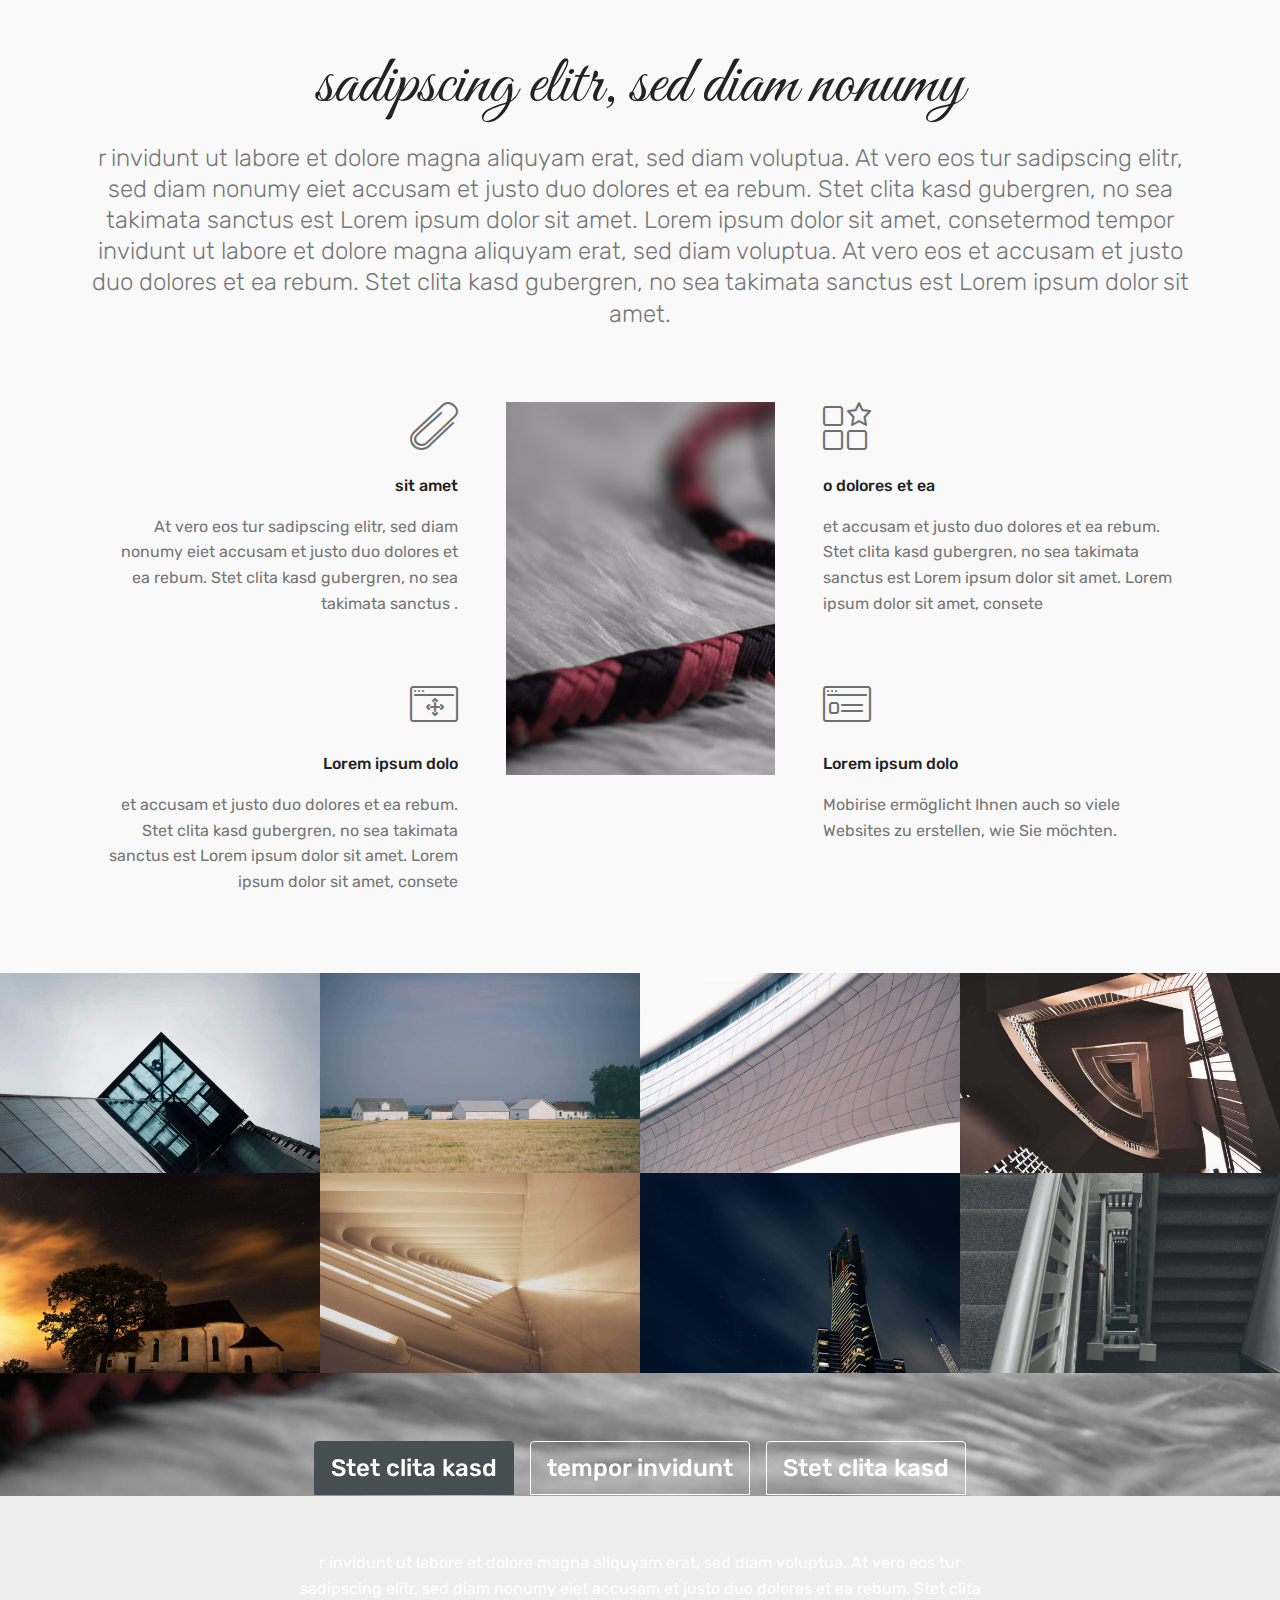
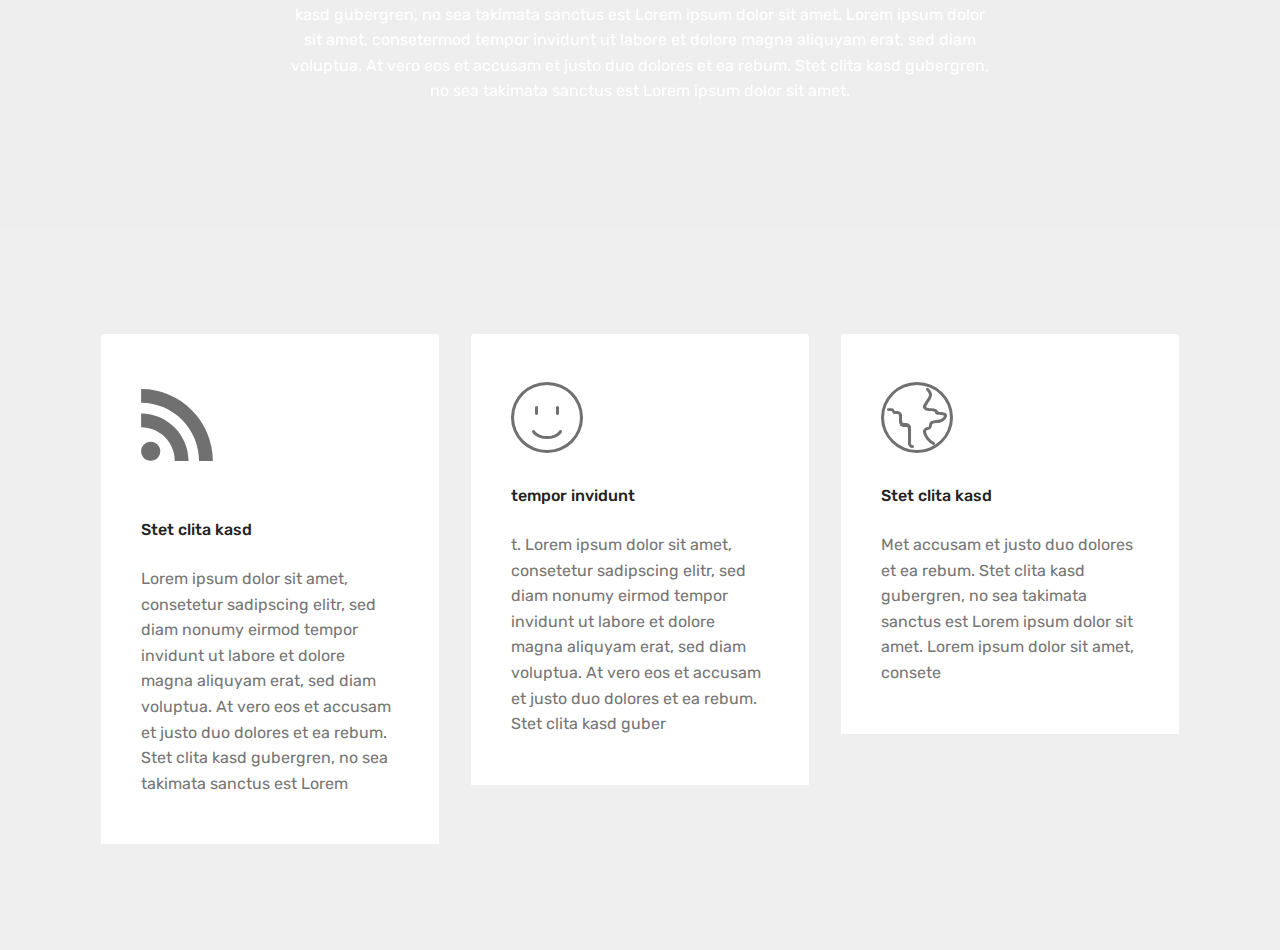
==== commit b1c0426a: "create github pages" ====
--- a/index.html
+++ b/index.html
@@ -16,6 +16,7 @@
   <link rel="stylesheet" href="assets/bootstrap/css/bootstrap-reboot.min.css">
   <link rel="stylesheet" href="assets/socicon/css/styles.css">
   <link rel="stylesheet" href="assets/theme/css/style.css">
+  <link rel="stylesheet" href="assets/gallery/style.css">
   <link rel="stylesheet" href="assets/mobirise/css/mbr-additional.css" type="text/css">
   
   
@@ -108,7 +109,17 @@
     </div>
 </section>
 
-<section class="engine"><a href="https://mobirise.ws/k">how to develop free website</a></section><section class="tabs1 cid-qQ5E05Up6S mbr-parallax-background" id="tabs1-5">
+<section class="engine"><a href="https://mobirise.ws/q">web page maker download</a></section><section class="mbr-gallery mbr-slider-carousel cid-qQfTyS2PND" id="gallery3-b">
+
+    
+
+    <div>
+        <div><!-- Filter --><!-- Gallery --><div class="mbr-gallery-row"><div class="mbr-gallery-layout-default"><div><div><div class="mbr-gallery-item mbr-gallery-item--pNaN" data-video-url="false" data-tags="Klasse"><div href="#lb-gallery3-b" data-slide-to="0" data-toggle="modal"><img src="assets/images/gallery00.jpg" alt="" title=""><span class="icon-focus"></span></div></div><div class="mbr-gallery-item mbr-gallery-item--pNaN" data-video-url="false" data-tags="Responsiv"><div href="#lb-gallery3-b" data-slide-to="1" data-toggle="modal"><img src="assets/images/gallery01.jpg" alt="" title=""><span class="icon-focus"></span></div></div><div class="mbr-gallery-item mbr-gallery-item--pNaN" data-video-url="false" data-tags="Kreativ"><div href="#lb-gallery3-b" data-slide-to="2" data-toggle="modal"><img src="assets/images/gallery02.jpg" alt="" title=""><span class="icon-focus"></span></div></div><div class="mbr-gallery-item mbr-gallery-item--pNaN" data-video-url="false" data-tags="Animiert"><div href="#lb-gallery3-b" data-slide-to="3" data-toggle="modal"><img src="assets/images/gallery03.jpg" alt="" title=""><span class="icon-focus"></span></div></div><div class="mbr-gallery-item mbr-gallery-item--pNaN" data-video-url="false" data-tags="Klasse"><div href="#lb-gallery3-b" data-slide-to="4" data-toggle="modal"><img src="assets/images/gallery04.jpg" alt="" title=""><span class="icon-focus"></span></div></div><div class="mbr-gallery-item mbr-gallery-item--pNaN" data-video-url="false" data-tags="Klasse"><div href="#lb-gallery3-b" data-slide-to="5" data-toggle="modal"><img src="assets/images/gallery05.jpg" alt="" title=""><span class="icon-focus"></span></div></div><div class="mbr-gallery-item mbr-gallery-item--pNaN" data-video-url="false" data-tags="Responsiv"><div href="#lb-gallery3-b" data-slide-to="6" data-toggle="modal"><img src="assets/images/gallery06.jpg" alt="" title=""><span class="icon-focus"></span></div></div><div class="mbr-gallery-item mbr-gallery-item--pNaN" data-video-url="false" data-tags="Animiert"><div href="#lb-gallery3-b" data-slide-to="7" data-toggle="modal"><img src="assets/images/gallery07.jpg" alt="" title=""><span class="icon-focus"></span></div></div></div></div><div class="clearfix"></div></div></div><!-- Lightbox --><div data-app-prevent-settings="" class="mbr-slider modal fade carousel slide" tabindex="-1" data-keyboard="true" data-interval="false" id="lb-gallery3-b"><div class="modal-dialog"><div class="modal-content"><div class="modal-body"><div class="carousel-inner"><div class="carousel-item active"><img src="assets/images/gallery00.jpg" alt="" title=""></div><div class="carousel-item"><img src="assets/images/gallery01.jpg" alt="" title=""></div><div class="carousel-item"><img src="assets/images/gallery02.jpg" alt="" title=""></div><div class="carousel-item"><img src="assets/images/gallery03.jpg" alt="" title=""></div><div class="carousel-item"><img src="assets/images/gallery04.jpg" alt="" title=""></div><div class="carousel-item"><img src="assets/images/gallery05.jpg" alt="" title=""></div><div class="carousel-item"><img src="assets/images/gallery06.jpg" alt="" title=""></div><div class="carousel-item"><img src="assets/images/gallery07.jpg" alt="" title=""></div></div><a class="carousel-control carousel-control-prev" role="button" data-slide="prev" href="#lb-gallery3-b"><span class="mbri-left mbr-iconfont" aria-hidden="true"></span><span class="sr-only">Previous</span></a><a class="carousel-control carousel-control-next" role="button" data-slide="next" href="#lb-gallery3-b"><span class="mbri-right mbr-iconfont" aria-hidden="true"></span><span class="sr-only">Next</span></a><a class="close" href="#" role="button" data-dismiss="modal"><span class="sr-only">Close</span></a></div></div></div></div></div>
+    </div>
+
+</section>
+
+<section class="tabs1 cid-qQ5E05Up6S mbr-parallax-background" id="tabs1-5">
 
     
 
@@ -118,11 +129,11 @@
         <div class="media-container-row">
             <div class="col-12 col-md-8">
                 <ul class="nav nav-tabs" role="tablist">
-                    <li class="nav-item"><a class="nav-link mbr-fonts-style show active display-5" role="tab" data-toggle="tab" href="#tabs1-5_tab0" aria-selected="true">
+                    <li class="nav-item"><a class="nav-link mbr-fonts-style active show display-5" role="tab" data-toggle="tab" href="#tabs1-5_tab0" aria-selected="true">
                             Stet clita kasd</a></li>
-                    <li class="nav-item"><a class="nav-link mbr-fonts-style show active display-5" role="tab" data-toggle="tab" href="#tabs1-5_tab1" aria-selected="true">
+                    <li class="nav-item"><a class="nav-link mbr-fonts-style active show display-5" role="tab" data-toggle="tab" href="#tabs1-5_tab1" aria-selected="true">
                             tempor invidunt</a></li>
-                    <li class="nav-item"><a class="nav-link mbr-fonts-style display-5" role="tab" data-toggle="tab" href="#tabs1-5_tab2" aria-selected="false">
+                    <li class="nav-item"><a class="nav-link mbr-fonts-style active show display-5" role="tab" data-toggle="tab" href="#tabs1-5_tab2" aria-selected="true">
                             Stet clita kasd</a></li>
                     
                     
@@ -223,9 +234,16 @@
   <script src="assets/tether/tether.min.js"></script>
   <script src="assets/bootstrap/js/bootstrap.min.js"></script>
   <script src="assets/smoothscroll/smooth-scroll.js"></script>
+  <script src="assets/masonry/masonry.pkgd.min.js"></script>
+  <script src="assets/imagesloaded/imagesloaded.pkgd.min.js"></script>
+  <script src="assets/parallax/jarallax.min.js"></script>
+  <script src="assets/vimeoplayer/jquery.mb.vimeo_player.js"></script>
   <script src="assets/mbr-tabs/mbr-tabs.js"></script>
-  <script src="assets/parallax/jarallax.min.js"></script>
+  <script src="assets/bootstrapcarouselswipe/bootstrap-carousel-swipe.js"></script>
   <script src="assets/theme/js/script.js"></script>
+  <script src="assets/slidervideo/script.js"></script>
+  <script src="assets/gallery/player.min.js"></script>
+  <script src="assets/gallery/script.js"></script>
   
   
 </body>
--- a/assets/gallery/style.css
+++ b/assets/gallery/style.css
@@ -0,0 +1,451 @@
+/*-------
+
+   Gallery
+
+-------*/
+.mbr-gallery .mbr-gallery-item {
+  position: relative;
+  display: inline-block;
+  width: 25%;
+  cursor: pointer; }
+
+@media (max-width: 768px) {
+  .mbr-gallery .mbr-gallery-item {
+    width: 50%; } }
+@media (max-width: 400px) {
+  .mbr-gallery .mbr-gallery-item {
+    width: 100%; } }
+.mbr-gallery .icon-focus,
+.mbr-gallery .icon-video {
+  position: absolute;
+  top: calc(50% - 32px);
+  left: calc(50% - 24px);
+  font-family: 'MobiriseIcons' !important;
+  font-size: 3rem !important;
+  color: #fff;
+  opacity: 0;
+  transition: .2s opacity ease-in-out;
+  z-index: 5; }
+
+.mbr-gallery .icon-focus::before {
+  content: '\e96b'; }
+
+.mbr-gallery .icon-video::before {
+  content: '\e95c'; }
+
+.mbr-gallery .mbr-gallery-item > div:hover .icon-focus,
+.mbr-gallery .mbr-gallery-item > div:hover .icon-video {
+  opacity: 1; }
+
+.mbr-gallery .mbr-gallery-item img {
+  width: 100%;
+  opacity: 1;
+  -webkit-transition: .2s opacity ease-in-out;
+  transition: .2s opacity ease-in-out; }
+
+.mbr-gallery .mbr-gallery-item > div:hover img {
+  opacity: 1; }
+
+.mbr-gallery .mbr-gallery-item > div {
+  background: #fff;
+  display: block;
+  outline: none;
+  position: relative; }
+
+.mbr-gallery .mbr-gallery-item .icon {
+  -webkit-transform: translateX(-50%) translateY(-50%);
+  -webkit-transition: .2s opacity ease-in-out;
+  color: #000;
+  font-size: 30px;
+  height: 69px;
+  left: 50%;
+  opacity: 0;
+  position: absolute;
+  top: 50%;
+  transform: translateX(-50%) translateY(-50%);
+  transition: .2s opacity ease-in-out;
+  width: 69px; }
+
+.mbr-gallery .mbr-gallery-item .icon::after,
+.mbr-gallery .mbr-gallery-item .icon::before {
+  content: '';
+  display: block;
+  position: absolute;
+  height: 69px;
+  width: 1px;
+  margin-left: 34.5px;
+  background-color: #fff; }
+
+.mbr-gallery .mbr-gallery-item .icon::after {
+  width: 69px;
+  height: 1px;
+  margin-left: 0;
+  margin-top: 34.5px; }
+
+.mbr-gallery .mbr-gallery-item > div:hover .icon {
+  opacity: 1; }
+
+.mbr-gallery .mbr-gallery-item > div:hover::before {
+  opacity: .9; }
+
+.mbr-gallery .mbr-gallery-item > div:hover .mbr-gallery-title {
+  background: transparent !important; }
+
+/* remove spacing */
+.mbr-gallery .mbr-gallery-row.no-gutter {
+  margin: 0; }
+
+.mbr-gallery .mbr-gallery-row.no-gutter .mbr-gallery-item {
+  padding: 0; }
+
+/* container */
+.mbr-gallery .container.mbr-gallery-layout-default {
+  padding: 93px 0; }
+
+/* fix horizontal scrollbar */
+.mbr-gallery .mbr-gallery-layout-article,
+.mbr-gallery .mbr-gallery-layout-default {
+  overflow: hidden; }
+
+/* lightbox */
+.mbr-gallery .modal {
+  position: fixed;
+  overflow: hidden;
+  padding-right: 0 !important; }
+
+.mbr-gallery .modal-content {
+  border-radius: 0;
+  border: none;
+  background: transparent; }
+
+.mbr-gallery .modal-body {
+  padding: 0; }
+
+.mbr-gallery .modal-body img {
+  width: 100%; }
+
+.mbr-gallery .modal .close {
+  position: fixed;
+  background: #1b1b1b;
+  opacity: .5;
+  font-size: 35px;
+  font-weight: 300;
+  width: 70px;
+  height: 70px;
+  border-radius: 50%;
+  color: #fff;
+  top: 2.5rem;
+  right: 2.5rem;
+  line-height: 70px;
+  border: none;
+  text-align: center;
+  text-shadow: none;
+  z-index: 5;
+  -webkit-transition: opacity .3s ease;
+  -moz-transition: opacity .3s ease;
+  -o-transition: opacity .3s ease;
+  transition: opacity .3s ease;
+  font-family: 'MobiriseIcons'; }
+  .mbr-gallery .modal .close::before {
+    content: '\e91a'; }
+
+.mbr-gallery .modal .close:hover {
+  opacity: 1;
+  background: #000;
+  color: #fff; }
+
+.mbr-gallery .modal-dialog {
+  max-width: 100% !important; }
+
+.mbr-gallery .modal.in .modal-dialog {
+  margin: 0 auto; }
+
+/* modal back color opacity */
+.modal-backdrop.in {
+  opacity: .8;
+  filter: alpha(opacity=80); }
+
+@media (max-width: 768px) {
+  .mbr-gallery .carousel-control,
+  .mbr-gallery .carousel-indicators,
+  .mbr-gallery .modal .close {
+    position: fixed; } }
+/* fix fade in effect */
+.mbr-gallery .modal.fade .modal-dialog {
+  -webkit-transition: margin-top .3s ease-out;
+  -moz-transition: margin-top .3s ease-out;
+  -o-transition: margin-top .3s ease-out;
+  transition: margin-top .3s ease-out; }
+
+.mbr-gallery .modal.fade .modal-dialog,
+.mbr-gallery .modal.in .modal-dialog {
+  -webkit-transform: none;
+  -ms-transform: none;
+  -o-transform: none;
+  transform: none; }
+
+/*-------
+
+   Slider
+
+-------*/
+.mbr-slider .carousel-inner > .active,
+.mbr-slider .carousel-inner > .next,
+.mbr-slider .carousel-inner > .prev {
+  display: table; }
+
+.mbr-slider .carousel-control {
+  position: absolute;
+  width: 70px;
+  height: 70px;
+  top: 50%;
+  margin-top: -35px;
+  line-height: 70px;
+  border-radius: 50%;
+  font-size: 35px;
+  border: 0;
+  opacity: .5;
+  text-shadow: none;
+  z-index: 5;
+  color: #fff;
+  -webkit-transition: all .2s ease-in-out 0s;
+  -o-transition: all .2s ease-in-out 0s;
+  transition: all .2s ease-in-out 0s; }
+
+.mbr-gallery .mbr-slider .carousel-control {
+  position: fixed; }
+
+@media (max-width: 991px) {
+  .mbr-gallery .mbr-slider .carousel-control {
+    bottom: 2.5rem;
+    margin-top: 0;
+    top: auto;
+    z-index: 17; } }
+.mbr-gallery .mbr-slider .carousel-inner > .active {
+  display: block; }
+
+.mbr-slider .carousel-control.left {
+  left: 0;
+  margin-left: 2.5rem; }
+
+.mbr-slider .carousel-control.right {
+  right: 0;
+  margin-right: 2.5rem; }
+
+.mbr-slider .carousel-control .icon-next,
+.mbr-slider .carousel-control .icon-prev {
+  margin-top: -18px;
+  font-size: 40px;
+  line-height: 27px; }
+
+.mbr-slider .carousel-control:hover {
+  background: #1b1b1b;
+  color: #fff;
+  opacity: 1; }
+
+.mbr-slider .carousel-indicators {
+  position: absolute;
+  bottom: 0;
+  margin-bottom: 1.5rem !important; }
+
+@media (max-width: 543px) {
+  .mbr-slider .carousel-indicators {
+    display: none; } }
+.carousel-indicators .active,
+.carousel-indicators li {
+  width: 15px;
+  height: 15px;
+  margin: 3px;
+  background: #1b1b1b;
+  border: 0;
+  opacity: .5; }
+
+.carousel-indicators .active {
+  border: 4px solid #1b1b1b;
+  background: #fff; }
+
+.carousel-indicators li {
+  max-width: 15px;
+  max-height: 15px;
+  margin: 3px;
+  background: #1b1b1b;
+  border: 0;
+  border-radius: 50%;
+  opacity: .5; }
+
+.carousel-indicators li.active {
+  border: 4px solid #1b1b1b;
+  background: #fff; }
+
+.container .carousel-indicators {
+  margin-bottom: 3px; }
+
+.mbr-gallery .mbr-slider .carousel-indicators {
+  position: fixed;
+  margin-bottom: 2.5rem !important; }
+
+@media (max-width: 991px) {
+  .mbr-gallery .mbr-slider .carousel-indicators {
+    margin-bottom: 3.625rem !important;
+    padding-left: 2.5rem;
+    padding-right: 2.5rem; } }
+.mbr-slider .carousel-indicators .active,
+.mbr-slider .carousel-indicators li {
+  width: 20px;
+  height: 20px;
+  margin: 3px;
+  background: #1b1b1b;
+  border: 0;
+  opacity: .5; }
+
+.mbr-slider .carousel-indicators .active {
+  border: 4px solid #1b1b1b;
+  background: #fff; }
+
+@media (max-width: 767px) {
+  .mbr-slider .carousel-control {
+    top: auto;
+    bottom: 20px; }
+
+  .mbr-slider > .container .carousel-control {
+    margin-bottom: 0; } }
+/* boxed slider */
+.mbr-slider > .boxed-slider {
+  position: relative;
+  padding: 93px 0; }
+
+.mbr-slider > .boxed-slider > div {
+  position: relative; }
+
+.mbr-slider > .container img {
+  width: 100%; }
+
+.mbr-slider > .container img + .row {
+  position: absolute;
+  top: 50%;
+  left: 0;
+  right: 0;
+  -webkit-transform: translateY(-50%);
+  -moz-transform: translateY(-50%);
+  transform: translateY(-50%);
+  z-index: 2; }
+
+.mbr-slider .mbr-section {
+  padding: 0;
+  background-attachment: scroll; }
+
+.mbr-slider .mbr-table-cell {
+  padding: 0; }
+
+.mbr-slider > .container .carousel-indicators {
+  margin-bottom: 3px; }
+
+/* article slider */
+.mbr-slider > .article-slider .mbr-section,
+.mbr-slider > .article-slider .mbr-section .mbr-table-cell {
+  padding-top: 0;
+  padding-bottom: 0; }
+
+.modal-backdrop.show {
+  opacity: .7; }
+
+.video-container .mbr-background-video iframe {
+  width: 100%;
+  height: 100%; }
+
+.mbr-gallery-item__hided {
+  position: absolute !important;
+  left: 0 !important;
+  width: 0 !important;
+  height: 0;
+  padding: 0 !important; }
+
+.mbr-gallery-item__hided img {
+  display: none !important; }
+
+.mbr-gallery-item__hided span {
+  display: none !important; }
+
+.mbr-gallery-filter {
+  padding-top: 30px;
+  padding-bottom: 30px;
+  text-align: center; }
+  .mbr-gallery-filter li {
+    display: inline-block;
+    padding: 5px 0;
+    transition: all .3s ease-out; }
+    .mbr-gallery-filter li .btn {
+      cursor: pointer; }
+  .mbr-gallery-filter.gallery-filter__bg li {
+    color: #fff; }
+  .mbr-gallery-filter.gallery-filter__bg .active {
+    color: #000;
+    background-color: #fff; }
+  .mbr-gallery-filter ul {
+    display: inline-block;
+    width: 100%;
+    padding-left: 0;
+    margin-bottom: 0;
+    list-style: none; }
+
+.mbr-gallery-item > div {
+  position: relative; }
+
+.mbr-gallery-item--p1 {
+  padding: 0.5rem; }
+
+.mbr-gallery-item--p2 {
+  padding: 1rem; }
+
+.mbr-gallery-item--p3 {
+  padding: 1.5rem; }
+
+.mbr-gallery-item--p4 {
+  padding: 2rem; }
+
+.mbr-gallery-item--p5 {
+  padding: 2.5rem; }
+
+.mbr-gallery-item--p6 {
+  padding: 3rem; }
+
+.mbr-gallery .mbr-gallery-item--p4 {
+  width: 33.333%; }
+
+.mbr-gallery .mbr-gallery-item--p6, .mbr-gallery .mbr-gallery-item--p5 {
+  width: 50%; }
+
+@media (max-width: 992px) {
+  .mbr-gallery-item--p1 {
+    padding: 0.5rem; }
+
+  .mbr-gallery-item--p2 {
+    padding: 0.8rem; }
+
+  .mbr-gallery-item--p3 {
+    padding: 1rem; }
+
+  .mbr-gallery-item--p4 {
+    padding: 1.5rem; }
+
+  .mbr-gallery-item--p5 {
+    padding: 1.8rem; }
+
+  .mbr-gallery-item--p6 {
+    padding: 2rem; }
+
+  .mbr-gallery .mbr-gallery-item--p2,
+  .mbr-gallery .mbr-gallery-item--p3 {
+    width: 50%; }
+
+  .mbr-gallery .mbr-gallery-item--p6,
+  .mbr-gallery .mbr-gallery-item--p5,
+  .mbr-gallery .mbr-gallery-item--p4 {
+    width: 100%; } }
+@media (max-width: 400px) {
+  .mbr-gallery .mbr-gallery-item--p3,
+  .mbr-gallery .mbr-gallery-item--p2,
+  .mbr-gallery .mbr-gallery-item--p1 {
+    width: 100%; } }
+
+/*# sourceMappingURL=style.css.map */
--- a/assets/mobirise/css/mbr-additional.css
+++ b/assets/mobirise/css/mbr-additional.css
@@ -1360,6 +1360,68 @@
     -webkit-flex-basis: 100%;
   }
 }
+.cid-qQfTyS2PND {
+  padding-top: 0px;
+  padding-bottom: 0px;
+  background-color: #ffffff;
+}
+.cid-qQfTyS2PND .mbr-slider .carousel-control {
+  background: #1b1b1b;
+}
+.cid-qQfTyS2PND .mbr-slider .carousel-control-prev {
+  left: 0;
+  margin-left: 2.5rem;
+}
+.cid-qQfTyS2PND .mbr-slider .carousel-control-next {
+  right: 0;
+  margin-right: 2.5rem;
+}
+.cid-qQfTyS2PND .mbr-slider .modal-body .close {
+  background: #1b1b1b;
+}
+.cid-qQfTyS2PND .mbr-gallery-item > div::before {
+  content: '';
+  position: absolute;
+  left: 0;
+  top: 0;
+  width: 100%;
+  height: 100%;
+  background: #554346;
+  background: linear-gradient(to left, #554346, #45505b) !important;
+  opacity: 0;
+  -webkit-transition: 0.2s opacity ease-in-out;
+  transition: 0.2s opacity ease-in-out;
+}
+.cid-qQfTyS2PND .mbr-gallery-item > div:hover .mbr-gallery-title::before {
+  background: transparent !important;
+}
+.cid-qQfTyS2PND .mbr-gallery-item > div:hover:before {
+  opacity: 0.7 !important;
+}
+.cid-qQfTyS2PND .mbr-gallery-title {
+  font-size: .9em;
+  position: absolute;
+  display: block;
+  width: 100%;
+  bottom: 0;
+  padding: 1rem;
+  color: #fff;
+  z-index: 2;
+}
+.cid-qQfTyS2PND .mbr-gallery-title:before {
+  content: " ";
+  width: 100%;
+  height: 100%;
+  top: 0;
+  left: 0;
+  z-index: -1;
+  position: absolute;
+  background: #554346 !important;
+  background: linear-gradient(to left, #554346, #45505b) !important;
+  opacity: 0.7;
+  -webkit-transition: 0.2s background ease-in-out;
+  transition: 0.2s background ease-in-out;
+}
 .cid-qQ5E05Up6S {
   padding-top: 60px;
   padding-bottom: 60px;
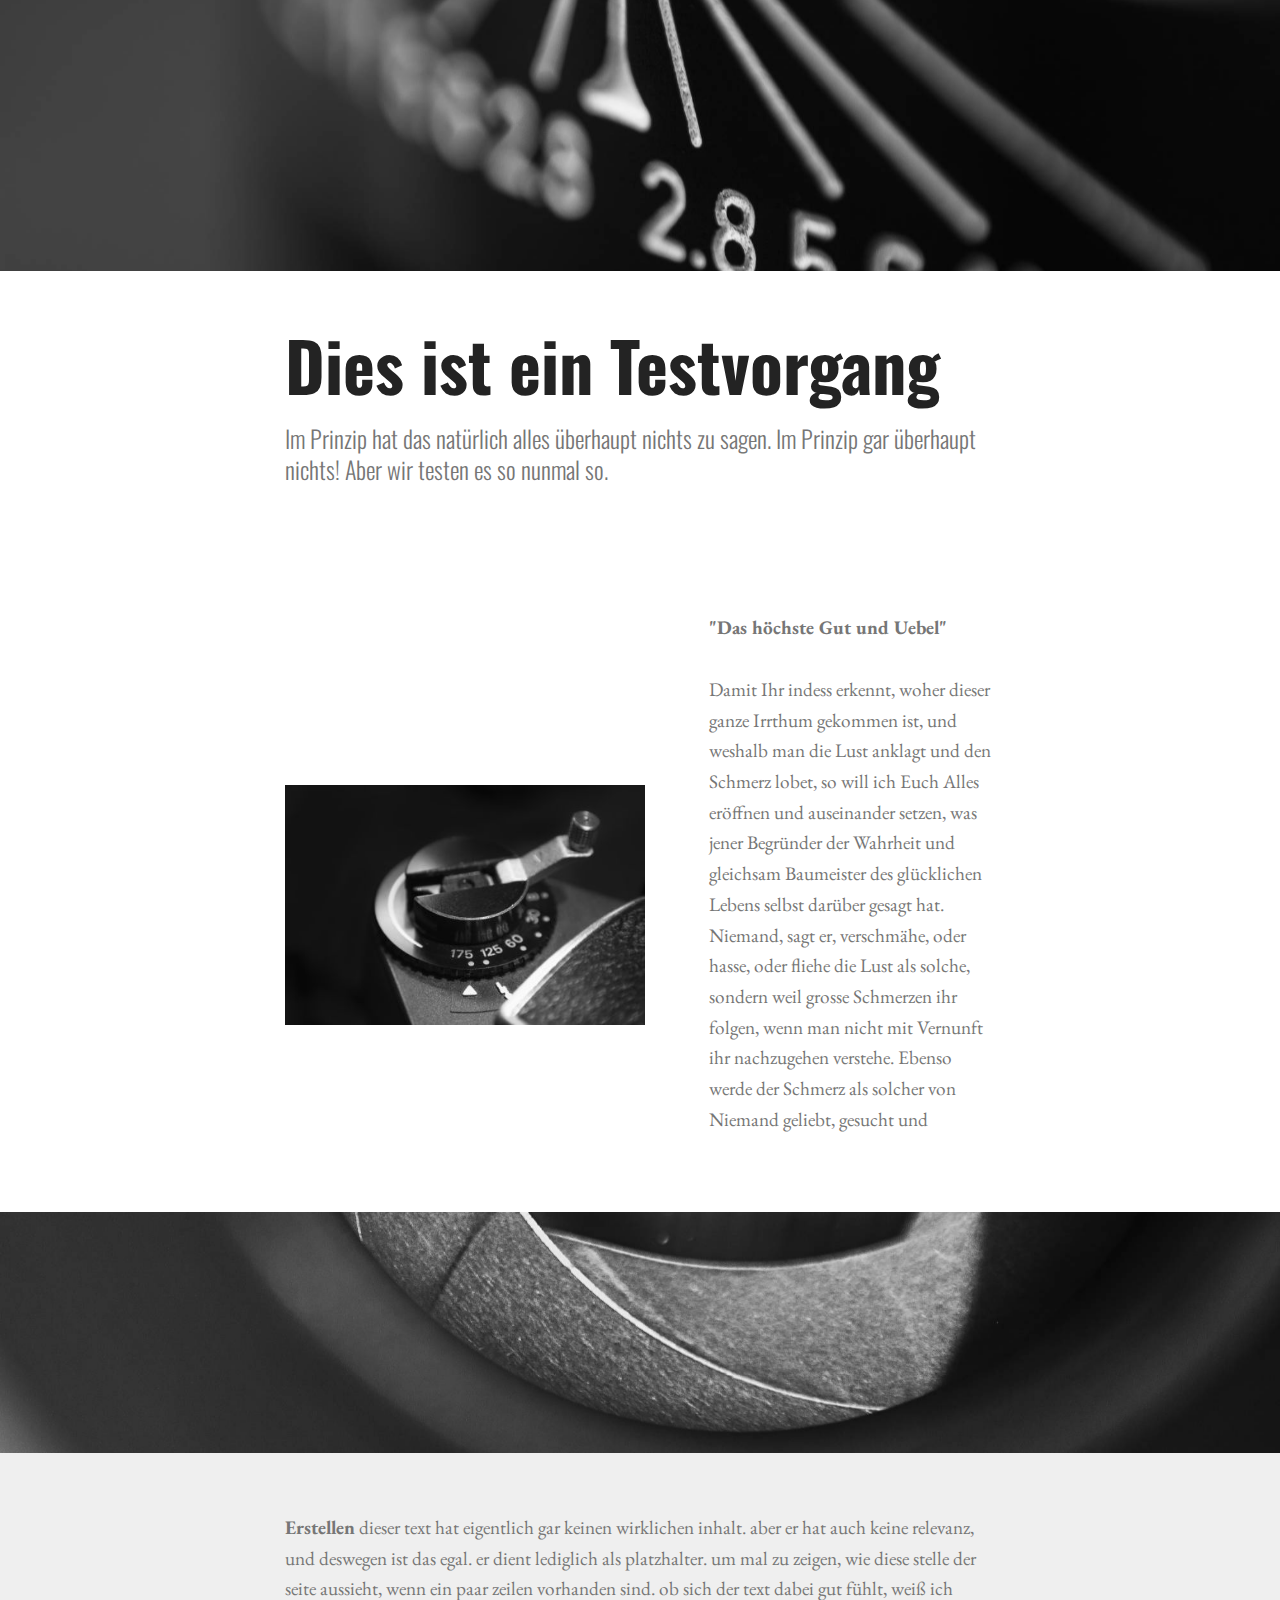
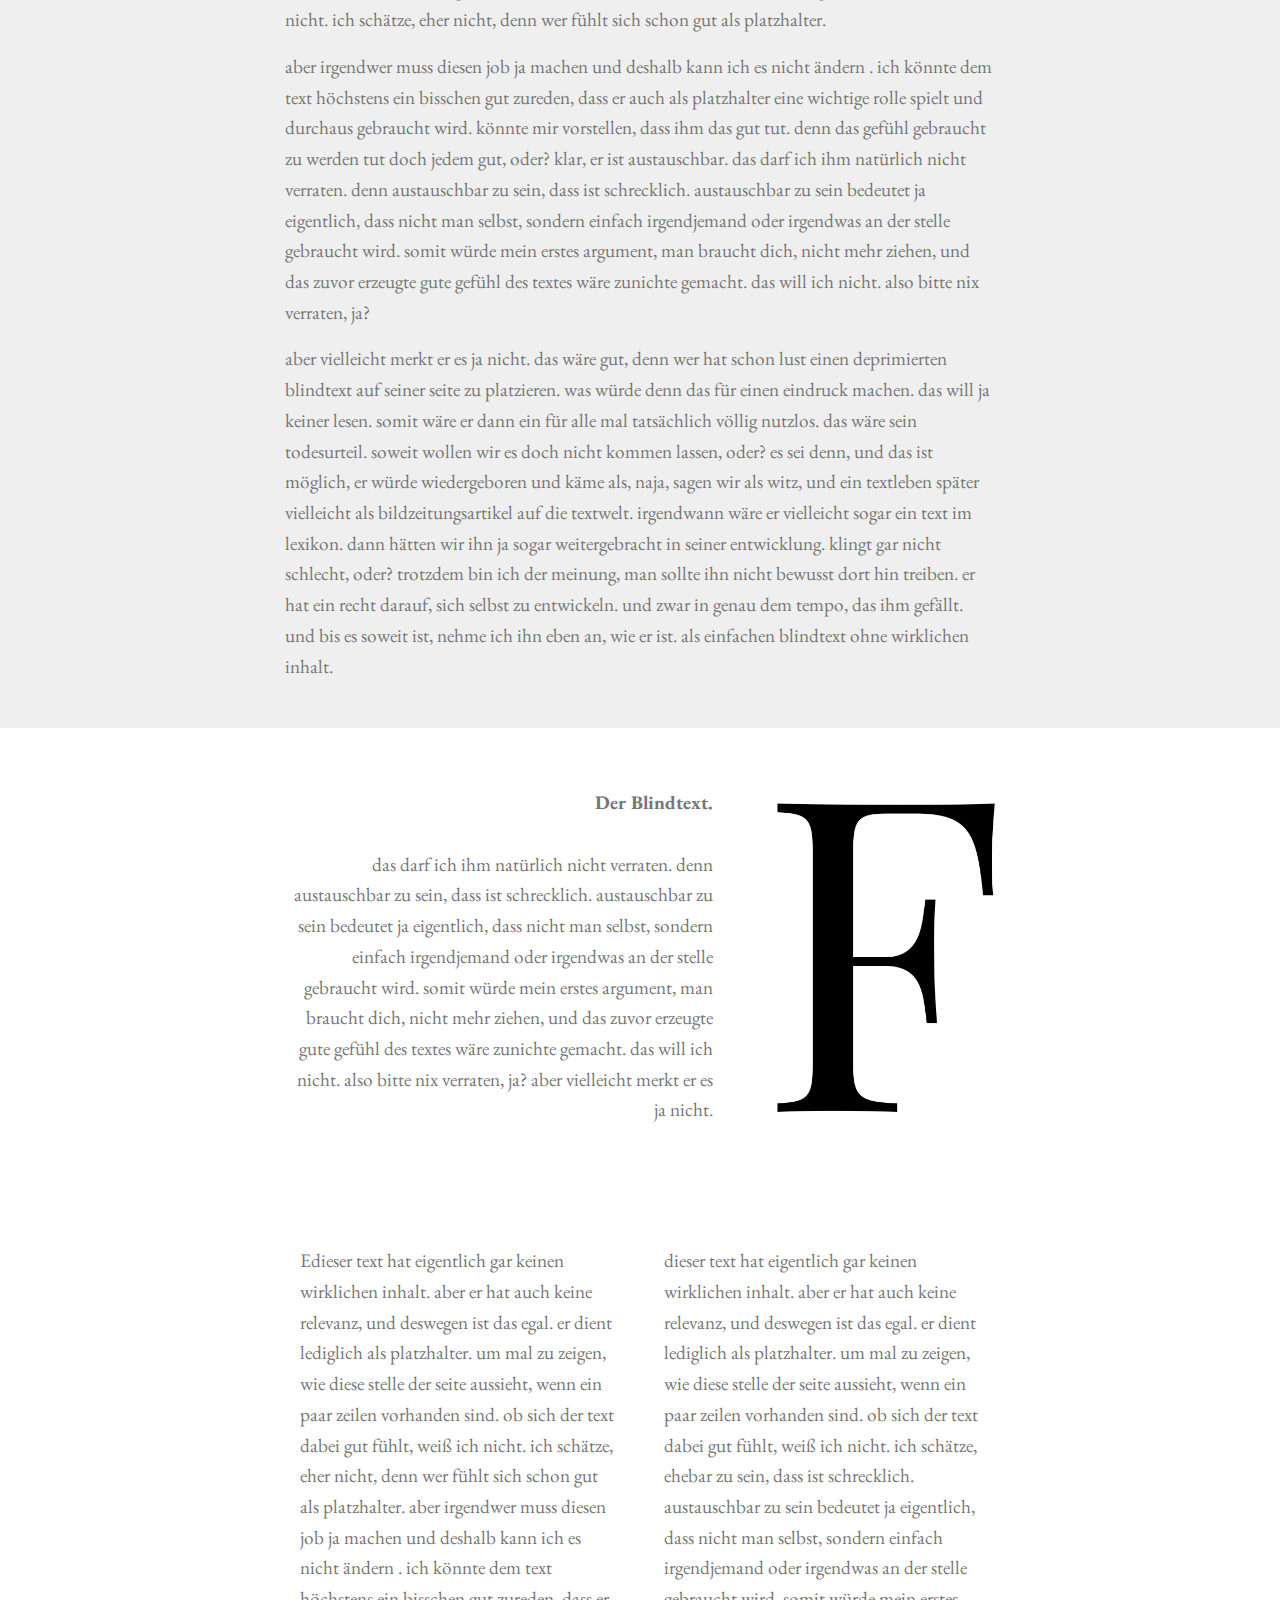
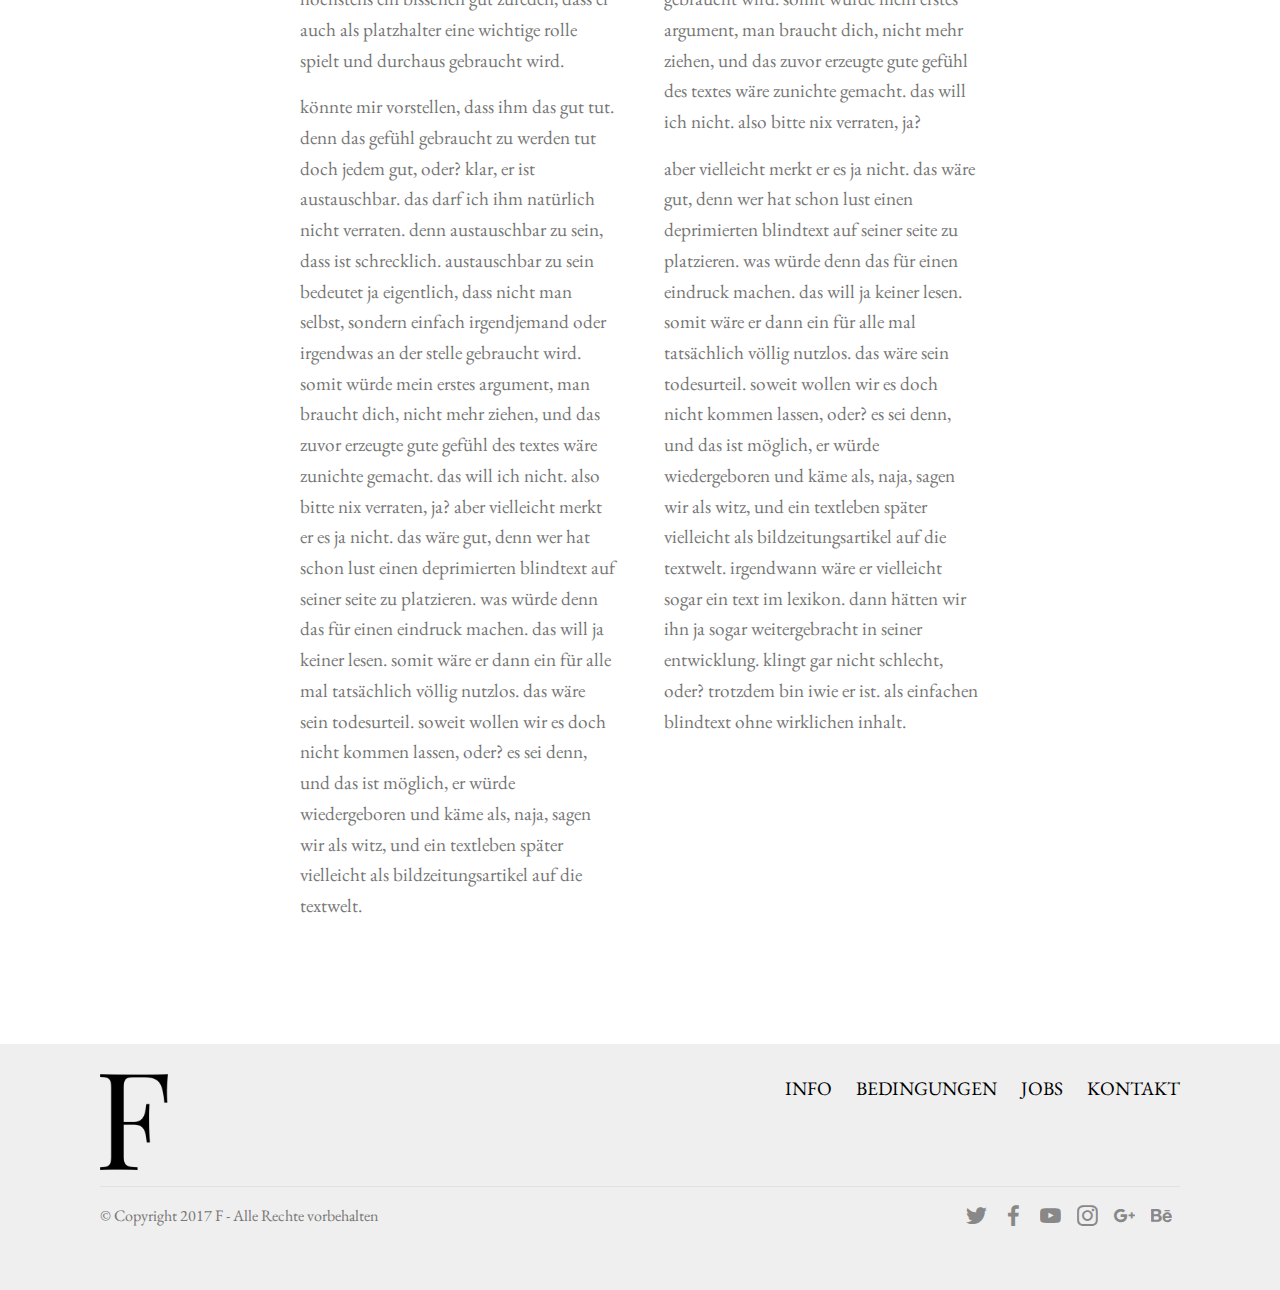
==== commit 92414fca: "create github pages" ====
--- a/index.html
+++ b/index.html
@@ -16,216 +16,212 @@
   <link rel="stylesheet" href="assets/bootstrap/css/bootstrap-reboot.min.css">
   <link rel="stylesheet" href="assets/socicon/css/styles.css">
   <link rel="stylesheet" href="assets/theme/css/style.css">
-  <link rel="stylesheet" href="assets/gallery/style.css">
   <link rel="stylesheet" href="assets/mobirise/css/mbr-additional.css" type="text/css">
   
   
   
 </head>
 <body>
-  <section class="features12 cid-qQ5AsIyWgu" id="features12-3">
-    
-    
-
-    
-
-    <div class="container">
-        <h2 class="mbr-section-title pb-2 mbr-fonts-style display-1">sadipscing elitr, sed diam nonumy</h2>
-        <h3 class="mbr-section-subtitle pb-3 mbr-fonts-style display-5">r invidunt ut labore et dolore magna aliquyam erat, sed diam voluptua. At vero eos tur sadipscing elitr, sed diam nonumy eiet accusam et justo duo dolores et ea rebum. Stet clita kasd gubergren, no sea takimata sanctus est Lorem ipsum dolor sit amet. Lorem ipsum dolor sit amet, consetermod tempor invidunt ut labore et dolore magna aliquyam erat, sed diam voluptua. At vero eos et accusam et justo duo dolores et ea rebum. Stet clita kasd gubergren, no sea takimata sanctus est Lorem ipsum dolor sit amet.</h3>
-
-        <div class="media-container-row pt-5">
-            <div class="block-content align-right">
-                <div class="card pl-3 pr-3 pb-5">
-                    <div class="mbr-card-img-title">
-                        <div class="card-img pb-3">
-                             <span class="mbr-iconfont mbri-paperclip"></span>
-                        </div>
-                        <div class="mbr-crt-title">
-                            <h4 class="card-title py-2 mbr-crt-title mbr-fonts-style display-7">sit amet</h4>
-                        </div>
-                    </div>                
-
-                    <div class="card-box">
-                        <p class="mbr-text mbr-section-text mbr-fonts-style display-7">
-                             At vero eos tur sadipscing elitr, sed diam nonumy eiet accusam et justo duo dolores et ea rebum. Stet clita kasd gubergren, no sea takimata sanctus .
-                        </p>
-                    </div>
-                </div>
-
-                <div class="card pl-3 pr-3 pb-5">
-                    <div class="mbr-card-img-title">
-                        <div class="card-img pb-3">
-                            <span class="mbri-drag-n-drop2 mbr-iconfont"></span>
-                        </div>
-                        <div class="mbr-crt-title">
-                            <h4 class="card-title py-2 mbr-crt-title mbr-fonts-style display-7">Lorem ipsum dolo</h4>
-                        </div>
-                    </div>
-                    <div class="card-box">
-                        <p class="mbr-text mbr-section-text mbr-fonts-style display-7">
-                            et accusam et justo duo dolores et ea rebum. Stet clita kasd gubergren, no sea takimata sanctus est Lorem ipsum dolor sit amet. Lorem ipsum dolor sit amet, consete
-                        </p>
-                    </div>
-                </div>
-            </div>
-
-            <div class="mbr-figure" style="width: 30%;">
-                <img src="assets/images/002-1-982x552.jpg" alt="Mobirise" title="">
-            </div>
-
-            <div class="block-content align-left  ">
-                <div class="card pl-3 pr-3 pb-5">
-                    <div class="mbr-card-img-title">
-                        <div class="card-img pb-3">
-                             <span class="mbri-features mbr-iconfont"></span>
-                        </div>
-                        <div class="mbr-crt-title">
-                            <h4 class="card-title py-2 mbr-crt-title mbr-fonts-style display-7">o dolores et ea&nbsp;</h4>
-                        </div>
-                    </div>                
-
-                    <div class="card-box">
-                        <p class="mbr-text mbr-section-text mbr-fonts-style display-7">et accusam et justo duo dolores et ea rebum. Stet clita kasd gubergren, no sea takimata sanctus est Lorem ipsum dolor sit amet. Lorem ipsum dolor sit amet, consete</p>
-                    </div>
-                </div>
-
-                <div class="card pl-3 pr-3 pb-5">
-                    <div class="mbr-card-img-title">
-                        <div class="card-img pb-3">
-                            <span class="mbri-sites mbr-iconfont"></span>
-                        </div>
-                        <div class="mbr-crt-title">
-                            <h4 class="card-title py-2 mbr-crt-title mbr-fonts-style display-7">Lorem ipsum dolo</h4>
-                        </div>
-                    </div>
-                    <div class="card-box">
-                        <p class="mbr-text mbr-section-text mbr-fonts-style display-7">
-                            Mobirise ermöglicht Ihnen auch so viele Websites zu erstellen, wie Sie möchten. 
-                        </p>
-                    </div>
-                </div>
-            </div>
-        </div>
-    </div>
-</section>
-
-<section class="engine"><a href="https://mobirise.ws/q">web page maker download</a></section><section class="mbr-gallery mbr-slider-carousel cid-qQfTyS2PND" id="gallery3-b">
-
-    
-
-    <div>
-        <div><!-- Filter --><!-- Gallery --><div class="mbr-gallery-row"><div class="mbr-gallery-layout-default"><div><div><div class="mbr-gallery-item mbr-gallery-item--pNaN" data-video-url="false" data-tags="Klasse"><div href="#lb-gallery3-b" data-slide-to="0" data-toggle="modal"><img src="assets/images/gallery00.jpg" alt="" title=""><span class="icon-focus"></span></div></div><div class="mbr-gallery-item mbr-gallery-item--pNaN" data-video-url="false" data-tags="Responsiv"><div href="#lb-gallery3-b" data-slide-to="1" data-toggle="modal"><img src="assets/images/gallery01.jpg" alt="" title=""><span class="icon-focus"></span></div></div><div class="mbr-gallery-item mbr-gallery-item--pNaN" data-video-url="false" data-tags="Kreativ"><div href="#lb-gallery3-b" data-slide-to="2" data-toggle="modal"><img src="assets/images/gallery02.jpg" alt="" title=""><span class="icon-focus"></span></div></div><div class="mbr-gallery-item mbr-gallery-item--pNaN" data-video-url="false" data-tags="Animiert"><div href="#lb-gallery3-b" data-slide-to="3" data-toggle="modal"><img src="assets/images/gallery03.jpg" alt="" title=""><span class="icon-focus"></span></div></div><div class="mbr-gallery-item mbr-gallery-item--pNaN" data-video-url="false" data-tags="Klasse"><div href="#lb-gallery3-b" data-slide-to="4" data-toggle="modal"><img src="assets/images/gallery04.jpg" alt="" title=""><span class="icon-focus"></span></div></div><div class="mbr-gallery-item mbr-gallery-item--pNaN" data-video-url="false" data-tags="Klasse"><div href="#lb-gallery3-b" data-slide-to="5" data-toggle="modal"><img src="assets/images/gallery05.jpg" alt="" title=""><span class="icon-focus"></span></div></div><div class="mbr-gallery-item mbr-gallery-item--pNaN" data-video-url="false" data-tags="Responsiv"><div href="#lb-gallery3-b" data-slide-to="6" data-toggle="modal"><img src="assets/images/gallery06.jpg" alt="" title=""><span class="icon-focus"></span></div></div><div class="mbr-gallery-item mbr-gallery-item--pNaN" data-video-url="false" data-tags="Animiert"><div href="#lb-gallery3-b" data-slide-to="7" data-toggle="modal"><img src="assets/images/gallery07.jpg" alt="" title=""><span class="icon-focus"></span></div></div></div></div><div class="clearfix"></div></div></div><!-- Lightbox --><div data-app-prevent-settings="" class="mbr-slider modal fade carousel slide" tabindex="-1" data-keyboard="true" data-interval="false" id="lb-gallery3-b"><div class="modal-dialog"><div class="modal-content"><div class="modal-body"><div class="carousel-inner"><div class="carousel-item active"><img src="assets/images/gallery00.jpg" alt="" title=""></div><div class="carousel-item"><img src="assets/images/gallery01.jpg" alt="" title=""></div><div class="carousel-item"><img src="assets/images/gallery02.jpg" alt="" title=""></div><div class="carousel-item"><img src="assets/images/gallery03.jpg" alt="" title=""></div><div class="carousel-item"><img src="assets/images/gallery04.jpg" alt="" title=""></div><div class="carousel-item"><img src="assets/images/gallery05.jpg" alt="" title=""></div><div class="carousel-item"><img src="assets/images/gallery06.jpg" alt="" title=""></div><div class="carousel-item"><img src="assets/images/gallery07.jpg" alt="" title=""></div></div><a class="carousel-control carousel-control-prev" role="button" data-slide="prev" href="#lb-gallery3-b"><span class="mbri-left mbr-iconfont" aria-hidden="true"></span><span class="sr-only">Previous</span></a><a class="carousel-control carousel-control-next" role="button" data-slide="next" href="#lb-gallery3-b"><span class="mbri-right mbr-iconfont" aria-hidden="true"></span><span class="sr-only">Next</span></a><a class="close" href="#" role="button" data-dismiss="modal"><span class="sr-only">Close</span></a></div></div></div></div></div>
-    </div>
-
-</section>
-
-<section class="tabs1 cid-qQ5E05Up6S mbr-parallax-background" id="tabs1-5">
-
-    
-
-    
-    <div class="container">
-        
+  <section class="header1 cid-qR1Dhvvsdz mbr-parallax-background" id="header1-9">
+
+    
+
+    
+
+    <div class="container">
+        <div class="row justify-content-md-center">
+            <div class="mbr-white col-md-10">
+                
+                
+                
+                
+            </div>
+        </div>
+    </div>
+
+</section>
+
+<section class="engine"><a href="https://mobirise.ws">Mobirise</a></section><section class="mbr-section content4 cid-qR1yLHd6Jy" id="content4-1">
+
+    
+
+    <div class="container">
+        <div class="media-container-row">
+            <div class="title col-12 col-md-8">
+                <h2 class="align-center pb-3 mbr-fonts-style display-1"><strong>
+                    Dies ist ein Testvorgang&nbsp;</strong></h2>
+                <h3 class="mbr-section-subtitle align-center mbr-light mbr-fonts-style display-5">
+                    Im Prinzip hat das natürlich alles überhaupt nichts zu sagen. Im Prinzip gar überhaupt nichts! Aber wir testen es so nunmal so.</h3>
+                
+            </div>
+        </div>
+    </div>
+</section>
+
+<section class="mbr-section content6 cid-qR1yP3N2rP" id="content6-2">
+    
+     
+    
+    <div class="container">
         <div class="media-container-row">
             <div class="col-12 col-md-8">
-                <ul class="nav nav-tabs" role="tablist">
-                    <li class="nav-item"><a class="nav-link mbr-fonts-style active show display-5" role="tab" data-toggle="tab" href="#tabs1-5_tab0" aria-selected="true">
-                            Stet clita kasd</a></li>
-                    <li class="nav-item"><a class="nav-link mbr-fonts-style active show display-5" role="tab" data-toggle="tab" href="#tabs1-5_tab1" aria-selected="true">
-                            tempor invidunt</a></li>
-                    <li class="nav-item"><a class="nav-link mbr-fonts-style active show display-5" role="tab" data-toggle="tab" href="#tabs1-5_tab2" aria-selected="true">
-                            Stet clita kasd</a></li>
-                    
-                    
-                    
-                </ul>
-                <div class="tab-content">
-                    <div id="tab1" class="tab-pane in active" role="tabpanel">
-                        <div class="row">
-                            <div class="col-md-12">
-                                <p class="mbr-text py-5 mbr-fonts-style display-7">
-                                    r invidunt ut labore et dolore magna aliquyam erat, sed diam voluptua. At vero eos tur sadipscing elitr, sed diam nonumy eiet accusam et justo duo dolores et ea rebum. Stet clita kasd gubergren, no sea takimata sanctus est Lorem ipsum dolor sit amet. Lorem ipsum dolor sit amet, consetermod tempor invidunt ut labore et dolore magna aliquyam erat, sed diam voluptua. At vero eos et accusam et justo duo dolores et ea rebum. Stet clita kasd gubergren, no sea takimata sanctus est Lorem ipsum dolor sit amet. 
-                                </p>
-                            </div>
-                        </div>
-                    </div>
-                    <div id="tab2" class="tab-pane" role="tabpanel">
-                        <div class="row">
-                            <div class="col-md-12">
-                                <p class="mbr-text py-5 mbr-fonts-style display-7">
-                                    Mobirise ist ein leicher Website-Baukasten – ziehen Sie einfach Elemente auf Ihre Seite, fügen Sie den Content hinzu und designen Sie ihn so, wie Sie sich das wünschen. 
-                                </p>
-                            </div>
-                        </div>
-                    </div>
-                    <div id="tab3" class="tab-pane" role="tabpanel">
-                        <div class="row">
-                            <div class="col-md-12">
-                                <p class="mbr-text py-5 mbr-fonts-style display-7">
-                                    Mobirise verfügt über viele Blocks in vorhandenen Themes. Obwohl diese Blocks bereits voreingestellt sind, sie sind sehr flexibel. 
-                                </p>
-                            </div>
-                        </div>
-                    </div>
-                    
-                    
-                    
-                </div>
-            </div>
-        </div>
-    </div>
-</section>
-
-<section class="features6 cid-qQ5Apqk5fv" id="features6-2">
-    
-    
-
-    
-    <div class="container">
-        <div class="media-container-row">
-
-            <div class="card p-3 col-12 col-md-6 col-lg-4">
-                <div class="card-img pb-3">
-                    <span class="mbr-iconfont socicon-rss socicon"></span>
-                </div>
-                <div class="card-box">
-                    <h4 class="card-title py-3 mbr-fonts-style display-7">Stet clita kasd</h4>
-                    <p class="mbr-text mbr-fonts-style display-7">
-                       Lorem ipsum dolor sit amet, consetetur sadipscing elitr, sed diam nonumy eirmod tempor invidunt ut labore et dolore magna aliquyam erat, sed diam voluptua. At vero eos et accusam et justo duo dolores et ea rebum. Stet clita kasd gubergren, no sea takimata sanctus est Lorem  
+                <div class="media-container-row">
+                    <div class="mbr-figure" style="width: 135%;">
+                      <img src="assets/images/09-436x291.jpg" alt="Mobirise" title="">  
+                    </div>
+                    <div class="media-content">
+                        <div class="mbr-section-text">
+                            <p class="mbr-text mb-0 mbr-fonts-style display-7"><strong>"Das höchste Gut und Uebel"</strong><br><br>Damit Ihr indess erkennt, woher dieser ganze Irrthum gekommen ist, und weshalb man die Lust anklagt und den Schmerz lobet, so will ich Euch Alles eröffnen und auseinander setzen, was jener Begründer der Wahrheit und gleichsam Baumeister des glücklichen Lebens selbst darüber gesagt hat. Niemand, sagt er, verschmähe, oder hasse, oder fliehe die Lust als solche, sondern weil grosse Schmerzen ihr folgen, wenn man nicht mit Vernunft ihr nachzugehen verstehe. Ebenso <br>werde der Schmerz als solcher von Niemand geliebt, gesucht und&nbsp;<br>
+<br><br></p>
+                        </div>
+                    </div>
+                </div>
+            </div>
+        </div>
+    </div>
+</section>
+
+<section class="mbr-section content5 cid-qR1BV2VIJO mbr-parallax-background" id="content5-8">
+
+    
+
+    
+
+    <div class="container">
+        <div class="media-container-row">
+            <div class="title col-12 col-md-8">
+                
+                
+                
+                
+            </div>
+        </div>
+    </div>
+</section>
+
+<section class="mbr-section article content1 cid-qR1Ay477BF" id="content1-6">
+    
+     
+
+    <div class="container">
+        <div class="media-container-row">
+            <div class="mbr-text col-12 col-md-8 mbr-fonts-style display-7"><p>
+                <strong> Erstellen</strong>&nbsp;dieser text hat eigentlich gar keinen wirklichen inhalt. aber er hat auch keine relevanz, und deswegen ist das egal. er dient lediglich als platzhalter. um mal zu zeigen, wie diese stelle der seite aussieht, wenn ein paar zeilen vorhanden sind. ob sich der text dabei gut fühlt, weiß ich nicht. ich schätze, eher nicht, denn wer fühlt sich schon gut als platzhalter.</p><p> aber irgendwer muss diesen job ja machen und deshalb kann ich es nicht ändern . ich könnte dem text höchstens ein bisschen gut zureden, dass er auch als platzhalter eine wichtige rolle spielt und durchaus gebraucht wird. könnte mir vorstellen, dass ihm das gut tut. denn das gefühl gebraucht zu werden tut doch jedem gut, oder? klar, er ist austauschbar. das darf ich ihm natürlich nicht verraten. denn austauschbar zu sein, dass ist schrecklich. austauschbar zu sein bedeutet ja eigentlich, dass nicht man selbst, sondern einfach irgendjemand oder irgendwas an der stelle gebraucht wird. somit würde mein erstes argument, man braucht dich, nicht mehr ziehen, und das zuvor erzeugte gute gefühl des textes wäre zunichte gemacht. das will ich nicht. also bitte nix verraten, ja? </p><p>aber vielleicht merkt er es ja nicht. das wäre gut, denn wer hat schon lust einen deprimierten blindtext auf seiner seite zu platzieren. was würde denn das für einen eindruck machen. das will ja keiner lesen. somit wäre er dann ein für alle mal tatsächlich völlig nutzlos. das wäre sein todesurteil. soweit wollen wir es doch nicht kommen lassen, oder? es sei denn, und das ist möglich, er würde wiedergeboren und käme als, naja, sagen wir als witz, und ein textleben später vielleicht als bildzeitungsartikel auf die textwelt. irgendwann wäre er vielleicht sogar ein text im lexikon. dann hätten wir ihn ja sogar weitergebracht in seiner entwicklung. klingt gar nicht schlecht, oder? trotzdem bin ich der meinung, man sollte ihn nicht bewusst dort hin treiben. er hat ein recht darauf, sich selbst zu entwickeln. und zwar in genau dem tempo, das ihm gefällt. und bis es soweit ist, nehme ich ihn eben an, wie er ist. als einfachen blindtext ohne wirklichen inhalt.</p></div>
+        </div>
+    </div>
+</section>
+
+<section class="mbr-section content7 cid-qR1BLBRivt" id="content7-7">
+          
+    
+
+    <div class="container">
+        <div class="media-container-row">
+            <div class="col-12 col-md-8">
+                <div class="media-container-row">
+                    <div class="media-content">
+                        <div class="mbr-section-text">
+                            <p class="mbr-text align-right mb-0 mbr-fonts-style display-7">
+                               <strong>Der Blindtext</strong><strong>.</strong><br><strong><br></strong>das darf ich ihm natürlich nicht verraten. denn austauschbar zu sein, dass ist schrecklich. austauschbar zu sein bedeutet ja eigentlich, dass nicht man selbst, sondern einfach irgendjemand oder irgendwas an der stelle gebraucht wird. somit würde mein erstes argument, man braucht dich, nicht mehr ziehen, und das zuvor erzeugte gute gefühl des textes wäre zunichte gemacht. das will ich nicht. also bitte nix verraten, ja? aber vielleicht merkt er es ja nicht.</p>
+                        </div>
+                    </div>
+                    <div class="mbr-figure" style="width: 60%;">
+                     <img src="assets/images/f-403x571.png" alt="Mobirise" title="">  
+                    </div>
+                </div>
+            </div>
+        </div>
+    </div>
+</section>
+
+<section class="mbr-section article content3 cid-qR1xMtr7HK" id="content3-0">
+      
+     
+
+    <div class="container">
+        <div class="media-container-row">
+            <div class="row col-12 col-md-8">
+                <div class="col-12 col-md-6 pr-lg-4 mbr-text mbr-fonts-style display-7"><p>
+                     Edieser text hat eigentlich gar keinen wirklichen inhalt. aber er hat auch keine relevanz, und deswegen ist das egal. er dient lediglich als platzhalter. um mal zu zeigen, wie diese stelle der seite aussieht, wenn ein paar zeilen vorhanden sind. ob sich der text dabei gut fühlt, weiß ich nicht. ich schätze, eher nicht, denn wer fühlt sich schon gut als platzhalter. aber irgendwer muss diesen job ja machen und deshalb kann ich es nicht ändern . ich könnte dem text höchstens ein bisschen gut zureden, dass er auch als platzhalter eine wichtige rolle spielt und durchaus gebraucht wird. </p><p>könnte mir vorstellen, dass ihm das gut tut. denn das gefühl gebraucht zu werden tut doch jedem gut, oder? klar, er ist austauschbar. das darf ich ihm natürlich nicht verraten. denn austauschbar zu sein, dass ist schrecklich. austauschbar zu sein bedeutet ja eigentlich, dass nicht man selbst, sondern einfach irgendjemand oder irgendwas an der stelle gebraucht wird. somit würde mein erstes argument, man braucht dich, nicht mehr ziehen, und das zuvor erzeugte gute gefühl des textes wäre zunichte gemacht. das will ich nicht. also bitte nix verraten, ja? aber vielleicht merkt er es ja nicht. das wäre gut, denn wer hat schon lust einen deprimierten blindtext auf seiner seite zu platzieren. was würde denn das für einen eindruck machen. das will ja keiner lesen. somit wäre er dann ein für alle mal tatsächlich völlig nutzlos. das wäre sein todesurteil. soweit wollen wir es doch nicht kommen lassen, oder? es sei denn, und das ist möglich, er würde wiedergeboren und käme als, naja, sagen wir als witz, und ein textleben später vielleicht als bildzeitungsartikel auf die textwelt. </p><p><br></p></div>
+                <div class="col-12 col-md-6 pl-lg-4 mbr-text mbr-fonts-style display-7"><p>dieser text hat eigentlich gar keinen wirklichen inhalt. aber er hat auch keine relevanz, und deswegen ist das egal. er dient lediglich als platzhalter. um mal zu zeigen, wie diese stelle der seite aussieht, wenn ein paar zeilen vorhanden sind. ob sich der text dabei gut fühlt, weiß ich nicht. ich schätze, ehebar zu sein, dass ist schrecklich. austauschbar zu sein bedeutet ja eigentlich, dass nicht man selbst, sondern einfach irgendjemand oder irgendwas an der stelle gebraucht wird. somit würde mein erstes argument, man braucht dich, nicht mehr ziehen, und das zuvor erzeugte gute gefühl des textes wäre zunichte gemacht. das will ich nicht. also bitte nix verraten, ja? </p><p>aber vielleicht merkt er es ja nicht. das wäre gut, denn wer hat schon lust einen deprimierten blindtext auf seiner seite zu platzieren. was würde denn das für einen eindruck machen. das will ja keiner lesen. somit wäre er dann ein für alle mal tatsächlich völlig nutzlos. das wäre sein todesurteil. soweit wollen wir es doch nicht kommen lassen, oder? es sei denn, und das ist möglich, er würde wiedergeboren und käme als, naja, sagen wir als witz, und ein textleben später vielleicht als bildzeitungsartikel auf die textwelt. irgendwann wäre er vielleicht sogar ein text im lexikon. dann hätten wir ihn ja sogar weitergebracht in seiner entwicklung. klingt gar nicht schlecht, oder? trotzdem bin iwie er ist. als einfachen blindtext ohne wirklichen inhalt.</p></div>
+            </div>
+        </div>
+    </div>
+</section>
+
+<section class="cid-qR1Elv8Nkj" id="footer5-b">
+
+    
+
+    
+
+    <div class="container">
+        <div class="media-container-row">
+            <div class="col-md-3">
+                <div class="media-wrap">
+                    <a href="https://mobirise.com/">
+                       <img src="assets/images/f-192x272.png" alt="Mobirise" title="">
+                    </a>
+                </div>
+            </div>
+            <div class="col-md-9">
+                <p class="mbr-text align-right links mbr-fonts-style display-7">
+                    <a href="#" class="text-black">INFO</a> &nbsp;&nbsp;&nbsp;&nbsp;
+                    <a href="#" class="text-black">BEDINGUNGEN</a> &nbsp;&nbsp;&nbsp;&nbsp;
+                    <a href="#" class="text-black">JOBS</a> &nbsp;&nbsp;&nbsp;&nbsp;
+                    <a href="#" class="text-black">KONTAKT</a>
+                </p>
+            </div>
+        </div>
+        <div class="footer-lower">
+            <div class="media-container-row">
+                <div class="col-md-12">
+                    <hr>
+                </div>
+            </div>
+            <div class="media-container-row mbr-white">
+                <div class="col-md-6 copyright">
+                    <p class="mbr-text mbr-fonts-style display-4">
+                        © Copyright 2017 F - Alle Rechte vorbehalten
                     </p>
                 </div>
-            </div>
-
-            <div class="card p-3 col-12 col-md-6 col-lg-4">
-                <div class="card-img pb-3">
-                    <span class="mbr-iconfont mbri-smile-face"></span>
-                </div>
-                <div class="card-box">
-                    <h4 class="card-title py-3 mbr-fonts-style display-7">tempor invidunt</h4>
-                    <p class="mbr-text mbr-fonts-style display-7">
-                       t. Lorem ipsum dolor sit amet, consetetur sadipscing elitr, sed diam nonumy eirmod tempor invidunt ut labore et dolore magna aliquyam erat, sed diam voluptua. At vero eos et accusam et justo duo dolores et ea rebum. Stet clita kasd guber 
-                    </p>
-                </div>
-            </div>
-
-            <div class="card p-3 col-12 col-md-6 col-lg-4">
-                <div class="card-img pb-3">
-                    <span class="mbr-iconfont mbri-globe"></span>
-                </div>
-                <div class="card-box">
-                    <h4 class="card-title py-3 mbr-fonts-style display-7">Stet clita kasd</h4>
-                    <p class="mbr-text mbr-fonts-style display-7">
-                       Met accusam et justo duo dolores et ea rebum. Stet clita kasd gubergren, no sea takimata sanctus est Lorem ipsum dolor sit amet. Lorem ipsum dolor sit amet, consete 
-                    </p>
-                </div>
-            </div>
-
-            
-
-        </div>
-
-    </div>
-
+                <div class="col-md-6">
+                    <div class="social-list align-right">
+                        <div class="soc-item">
+                            <a href="https://twitter.com/mobirise" target="_blank">
+                                <span class="socicon-twitter socicon mbr-iconfont mbr-iconfont-social"></span>
+                            </a>
+                        </div>
+                        <div class="soc-item">
+                            <a href="https://www.facebook.com/pages/Mobirise/1616226671953247" target="_blank">
+                                <span class="socicon-facebook socicon mbr-iconfont mbr-iconfont-social"></span>
+                            </a>
+                        </div>
+                        <div class="soc-item">
+                            <a href="https://www.youtube.com/c/mobirise" target="_blank">
+                                <span class="socicon-youtube socicon mbr-iconfont mbr-iconfont-social"></span>
+                            </a>
+                        </div>
+                        <div class="soc-item">
+                            <a href="https://instagram.com/mobirise" target="_blank">
+                                <span class="socicon-instagram socicon mbr-iconfont mbr-iconfont-social"></span>
+                            </a>
+                        </div>
+                        <div class="soc-item">
+                            <a href="https://plus.google.com/u/0/+Mobirise" target="_blank">
+                                <span class="socicon-googleplus socicon mbr-iconfont mbr-iconfont-social"></span>
+                            </a>
+                        </div>
+                        <div class="soc-item">
+                            <a href="https://www.behance.net/Mobirise" target="_blank">
+                                <span class="socicon-behance socicon mbr-iconfont mbr-iconfont-social"></span>
+                            </a>
+                        </div>
+                    </div>
+                </div>
+            </div>
+        </div>
+    </div>
 </section>
 
 
@@ -234,16 +230,8 @@
   <script src="assets/tether/tether.min.js"></script>
   <script src="assets/bootstrap/js/bootstrap.min.js"></script>
   <script src="assets/smoothscroll/smooth-scroll.js"></script>
-  <script src="assets/masonry/masonry.pkgd.min.js"></script>
-  <script src="assets/imagesloaded/imagesloaded.pkgd.min.js"></script>
   <script src="assets/parallax/jarallax.min.js"></script>
-  <script src="assets/vimeoplayer/jquery.mb.vimeo_player.js"></script>
-  <script src="assets/mbr-tabs/mbr-tabs.js"></script>
-  <script src="assets/bootstrapcarouselswipe/bootstrap-carousel-swipe.js"></script>
   <script src="assets/theme/js/script.js"></script>
-  <script src="assets/slidervideo/script.js"></script>
-  <script src="assets/gallery/player.min.js"></script>
-  <script src="assets/gallery/script.js"></script>
   
   
 </body>
--- a/assets/mobirise/css/mbr-additional.css
+++ b/assets/mobirise/css/mbr-additional.css
@@ -1,5 +1,6 @@
-@import url(https://fonts.googleapis.com/css?family=Great+Vibes:400);
+@import url(https://fonts.googleapis.com/css?family=Oswald:200,300,400,500,600,700);
 @import url(https://fonts.googleapis.com/css?family=Rubik:300,300i,400,400i,500,500i,700,700i,900,900i);
+@import url(https://fonts.googleapis.com/css?family=EB+Garamond:400,400i,500,500i,600,600i,700,700i,800,800i);
 
 
 
@@ -21,7 +22,7 @@
   line-height: 1.6;
 }
 .display-1 {
-  font-family: 'Great Vibes', handwriting;
+  font-family: 'Oswald', sans-serif;
   font-size: 4.25rem;
 }
 .display-1 > .mbr-iconfont {
@@ -35,25 +36,25 @@
   font-size: 4.8rem;
 }
 .display-4 {
-  font-family: 'Rubik', sans-serif;
+  font-family: 'EB Garamond', serif;
   font-size: 1rem;
 }
 .display-4 > .mbr-iconfont {
   font-size: 1.6rem;
 }
 .display-5 {
-  font-family: 'Rubik', sans-serif;
+  font-family: 'Oswald', sans-serif;
   font-size: 1.5rem;
 }
 .display-5 > .mbr-iconfont {
   font-size: 2.4rem;
 }
 .display-7 {
-  font-family: 'Rubik', sans-serif;
-  font-size: 1rem;
+  font-family: 'EB Garamond', serif;
+  font-size: 1.2rem;
 }
 .display-7 > .mbr-iconfont {
-  font-size: 1.6rem;
+  font-size: 1.92rem;
 }
 /* ---- Fluid typography for mobile devices ---- */
 /* 1.4 - font scale ratio ( bootstrap == 1.42857 ) */
@@ -130,10 +131,10 @@
   border-radius: 3px;
 }
 .bg-primary {
-  background-color: #c1c1c1 !important;
+  background-color: #149dcc !important;
 }
 .bg-success {
-  background-color: #767676 !important;
+  background-color: #f7ed4a !important;
 }
 .bg-info {
   background-color: #82786e !important;
@@ -146,8 +147,8 @@
 }
 .btn-primary,
 .btn-primary:active {
-  background-color: #c1c1c1 !important;
-  border-color: #c1c1c1 !important;
+  background-color: #149dcc !important;
+  border-color: #149dcc !important;
   color: #ffffff !important;
 }
 .btn-primary:hover,
@@ -155,19 +156,19 @@
 .btn-primary.focus,
 .btn-primary.active {
   color: #ffffff !important;
-  background-color: #9b9b9b !important;
-  border-color: #9b9b9b !important;
+  background-color: #0d6786 !important;
+  border-color: #0d6786 !important;
 }
 .btn-primary.disabled,
 .btn-primary:disabled {
   color: #ffffff !important;
-  background-color: #9b9b9b !important;
-  border-color: #9b9b9b !important;
+  background-color: #0d6786 !important;
+  border-color: #0d6786 !important;
 }
 .btn-secondary,
 .btn-secondary:active {
-  background-color: #5b686b !important;
-  border-color: #5b686b !important;
+  background-color: #ff3366 !important;
+  border-color: #ff3366 !important;
   color: #ffffff !important;
 }
 .btn-secondary:hover,
@@ -175,14 +176,14 @@
 .btn-secondary.focus,
 .btn-secondary.active {
   color: #ffffff !important;
-  background-color: #384042 !important;
-  border-color: #384042 !important;
+  background-color: #e50039 !important;
+  border-color: #e50039 !important;
 }
 .btn-secondary.disabled,
 .btn-secondary:disabled {
   color: #ffffff !important;
-  background-color: #384042 !important;
-  border-color: #384042 !important;
+  background-color: #e50039 !important;
+  border-color: #e50039 !important;
 }
 .btn-info,
 .btn-info:active {
@@ -206,23 +207,23 @@
 }
 .btn-success,
 .btn-success:active {
-  background-color: #767676 !important;
-  border-color: #767676 !important;
-  color: #ffffff !important;
+  background-color: #f7ed4a !important;
+  border-color: #f7ed4a !important;
+  color: #3f3c03 !important;
 }
 .btn-success:hover,
 .btn-success:focus,
 .btn-success.focus,
 .btn-success.active {
-  color: #ffffff !important;
-  background-color: #505050 !important;
-  border-color: #505050 !important;
+  color: #3f3c03 !important;
+  background-color: #eadd0a !important;
+  border-color: #eadd0a !important;
 }
 .btn-success.disabled,
 .btn-success:disabled {
-  color: #ffffff !important;
-  background-color: #505050 !important;
-  border-color: #505050 !important;
+  color: #3f3c03 !important;
+  background-color: #eadd0a !important;
+  border-color: #eadd0a !important;
 }
 .btn-warning,
 .btn-warning:active {
@@ -310,42 +311,42 @@
 .btn-primary-outline,
 .btn-primary-outline:active {
   background: none;
-  border-color: #8e8e8e;
-  color: #8e8e8e;
+  border-color: #0b566f;
+  color: #0b566f;
 }
 .btn-primary-outline:hover,
 .btn-primary-outline:focus,
 .btn-primary-outline.focus,
 .btn-primary-outline.active {
   color: #ffffff;
-  background-color: #c1c1c1;
-  border-color: #c1c1c1;
+  background-color: #149dcc;
+  border-color: #149dcc;
 }
 .btn-primary-outline.disabled,
 .btn-primary-outline:disabled {
   color: #ffffff !important;
-  background-color: #c1c1c1 !important;
-  border-color: #c1c1c1 !important;
+  background-color: #149dcc !important;
+  border-color: #149dcc !important;
 }
 .btn-secondary-outline,
 .btn-secondary-outline:active {
   background: none;
-  border-color: #2c3234;
-  color: #2c3234;
+  border-color: #cc0033;
+  color: #cc0033;
 }
 .btn-secondary-outline:hover,
 .btn-secondary-outline:focus,
 .btn-secondary-outline.focus,
 .btn-secondary-outline.active {
   color: #ffffff;
-  background-color: #5b686b;
-  border-color: #5b686b;
+  background-color: #ff3366;
+  border-color: #ff3366;
 }
 .btn-secondary-outline.disabled,
 .btn-secondary-outline:disabled {
   color: #ffffff !important;
-  background-color: #5b686b !important;
-  border-color: #5b686b !important;
+  background-color: #ff3366 !important;
+  border-color: #ff3366 !important;
 }
 .btn-info-outline,
 .btn-info-outline:active {
@@ -370,22 +371,22 @@
 .btn-success-outline,
 .btn-success-outline:active {
   background: none;
-  border-color: #434343;
-  color: #434343;
+  border-color: #d2c609;
+  color: #d2c609;
 }
 .btn-success-outline:hover,
 .btn-success-outline:focus,
 .btn-success-outline.focus,
 .btn-success-outline.active {
-  color: #ffffff;
-  background-color: #767676;
-  border-color: #767676;
+  color: #3f3c03;
+  background-color: #f7ed4a;
+  border-color: #f7ed4a;
 }
 .btn-success-outline.disabled,
 .btn-success-outline:disabled {
-  color: #ffffff !important;
-  background-color: #767676 !important;
-  border-color: #767676 !important;
+  color: #3f3c03 !important;
+  background-color: #f7ed4a !important;
+  border-color: #f7ed4a !important;
 }
 .btn-warning-outline,
 .btn-warning-outline:active {
@@ -462,13 +463,13 @@
   border-color: #ffffff;
 }
 .text-primary {
-  color: #c1c1c1 !important;
+  color: #149dcc !important;
 }
 .text-secondary {
-  color: #5b686b !important;
+  color: #ff3366 !important;
 }
 .text-success {
-  color: #767676 !important;
+  color: #f7ed4a !important;
 }
 .text-info {
   color: #82786e !important;
@@ -487,15 +488,15 @@
 }
 a.text-primary:hover,
 a.text-primary:focus {
-  color: #8e8e8e !important;
+  color: #0b566f !important;
 }
 a.text-secondary:hover,
 a.text-secondary:focus {
-  color: #2c3234 !important;
+  color: #cc0033 !important;
 }
 a.text-success:hover,
 a.text-success:focus {
-  color: #434343 !important;
+  color: #d2c609 !important;
 }
 a.text-info:hover,
 a.text-info:focus {
@@ -529,18 +530,32 @@
 .alert-danger {
   background-color: #b1a374;
 }
+.mbr-section-btn a.btn:not(.btn-form) {
+  border-radius: 100px;
+}
 .mbr-section-btn a.btn:not(.btn-form):hover,
 .mbr-section-btn a.btn:not(.btn-form):focus {
   box-shadow: none !important;
 }
+.mbr-section-btn a.btn:not(.btn-form):hover,
+.mbr-section-btn a.btn:not(.btn-form):focus {
+  box-shadow: 0 10px 40px 0 rgba(0, 0, 0, 0.2) !important;
+  -webkit-box-shadow: 0 10px 40px 0 rgba(0, 0, 0, 0.2) !important;
+}
+.mbr-gallery-filter li a {
+  border-radius: 100px !important;
+}
 .mbr-gallery-filter li.active .btn {
-  background-color: #c1c1c1;
-  border-color: #c1c1c1;
+  background-color: #149dcc;
+  border-color: #149dcc;
   color: #ffffff;
 }
 .mbr-gallery-filter li.active .btn:focus {
   box-shadow: none;
 }
+.nav-tabs .nav-link {
+  border-radius: 100px !important;
+}
 .btn-form {
   border-radius: 0;
 }
@@ -549,15 +564,15 @@
 }
 a,
 a:hover {
-  color: #c1c1c1;
+  color: #149dcc;
 }
 .mbr-plan-header.bg-primary .mbr-plan-subtitle,
 .mbr-plan-header.bg-primary .mbr-plan-price-desc {
-  color: #ffffff;
+  color: #b4e6f8;
 }
 .mbr-plan-header.bg-success .mbr-plan-subtitle,
 .mbr-plan-header.bg-success .mbr-plan-price-desc {
-  color: #b6b6b6;
+  color: #ffffff;
 }
 .mbr-plan-header.bg-info .mbr-plan-subtitle,
 .mbr-plan-header.bg-info .mbr-plan-price-desc {
@@ -640,14 +655,14 @@
   background-color: #f5f5f5;
   box-shadow: none;
   color: #565656;
-  font-family: 'Rubik', sans-serif;
-  font-size: 1rem;
+  font-family: 'EB Garamond', serif;
+  font-size: 1.2rem;
   line-height: 1.43;
   min-height: 3.5em;
   padding: 1.07em .5em;
 }
 .form-control > .mbr-iconfont {
-  font-size: 1.6rem;
+  font-size: 1.92rem;
 }
 .form-control,
 .form-control:focus {
@@ -671,7 +686,7 @@
   padding: 10px 0 10px 20px;
   font-size: 1.09rem;
   position: relative;
-  border-color: #c1c1c1;
+  border-color: #149dcc;
   border-width: 3px;
 }
 ul,
@@ -700,6 +715,45 @@
 /* Forms */
 .mbr-form .btn {
   margin: .4rem 0;
+}
+.mbr-form .input-group-btn a.btn {
+  border-radius: 100px !important;
+}
+.mbr-form .input-group-btn a.btn:hover {
+  box-shadow: 0 10px 40px 0 rgba(0, 0, 0, 0.2);
+}
+.mbr-form .input-group-btn button[type="submit"] {
+  border-radius: 100px !important;
+  padding: 1rem 3rem;
+}
+.mbr-form .input-group-btn button[type="submit"]:hover {
+  box-shadow: 0 10px 40px 0 rgba(0, 0, 0, 0.2);
+}
+.form2 .form-control {
+  border-top-left-radius: 100px;
+  border-bottom-left-radius: 100px;
+}
+.form2 .input-group-btn a.btn {
+  border-top-left-radius: 0 !important;
+  border-bottom-left-radius: 0 !important;
+}
+.form2 .input-group-btn button[type="submit"] {
+  border-top-left-radius: 0 !important;
+  border-bottom-left-radius: 0 !important;
+}
+.form3 input[type="email"] {
+  border-radius: 100px !important;
+}
+@media (max-width: 349px) {
+  .form2 input[type="email"] {
+    border-radius: 100px !important;
+  }
+  .form2 .input-group-btn a.btn {
+    border-radius: 100px !important;
+  }
+  .form2 .input-group-btn button[type="submit"] {
+    border-radius: 100px !important;
+  }
 }
 @media (max-width: 767px) {
   .btn {
@@ -720,7 +774,7 @@
   text-align: center;
   position: relative;
   border: 2px solid #c0a375;
-  border-color: #c1c1c1;
+  border-color: #149dcc;
   color: #232323;
   cursor: pointer;
 }
@@ -731,7 +785,7 @@
 }
 .btn-social:hover {
   color: #fff;
-  background: #c1c1c1;
+  background: #149dcc;
 }
 .btn-social + .btn {
   margin-left: .1rem;
@@ -739,13 +793,45 @@
 /* Footer */
 .mbr-footer-content li::before,
 .mbr-footer .mbr-contacts li::before {
-  background: #c1c1c1;
+  background: #149dcc;
 }
 .mbr-footer-content li a:hover,
 .mbr-footer .mbr-contacts li a:hover {
-  color: #c1c1c1;
+  color: #149dcc;
+}
+.footer3 input[type="email"],
+.footer4 input[type="email"] {
+  border-radius: 100px !important;
+}
+.footer3 .input-group-btn a.btn,
+.footer4 .input-group-btn a.btn {
+  border-radius: 100px !important;
+}
+.footer3 .input-group-btn button[type="submit"],
+.footer4 .input-group-btn button[type="submit"] {
+  border-radius: 100px !important;
 }
 /* Headers*/
+.header13 .form-inline input[type="email"],
+.header14 .form-inline input[type="email"] {
+  border-radius: 100px;
+}
+.header13 .form-inline input[type="text"],
+.header14 .form-inline input[type="text"] {
+  border-radius: 100px;
+}
+.header13 .form-inline input[type="tel"],
+.header14 .form-inline input[type="tel"] {
+  border-radius: 100px;
+}
+.header13 .form-inline a.btn,
+.header14 .form-inline a.btn {
+  border-radius: 100px;
+}
+.header13 .form-inline button,
+.header14 .form-inline button {
+  border-radius: 100px !important;
+}
 .offset-1 {
   margin-left: 8.33333%;
 }
@@ -1288,644 +1374,141 @@
 .dropup .dropdown-toggle::after {
   display: none;
 }
-.cid-qQ5AsIyWgu {
-  padding-top: 45px;
-  padding-bottom: 15px;
-  background-color: #f9f9f9;
-}
-.cid-qQ5AsIyWgu h2 {
-  text-align: center;
-}
-.cid-qQ5AsIyWgu h3 {
-  text-align: center;
-  font-weight: 300;
-}
-.cid-qQ5AsIyWgu p {
-  color: #767676;
-}
-.cid-qQ5AsIyWgu .block-content {
-  display: -webkit-flex;
-  flex-direction: column;
-  -webkit-flex-direction: column;
-  flex-basis: 100%;
-  -webkit-flex-basis: 100%;
-}
-.cid-qQ5AsIyWgu .mbr-figure {
-  align-self: flex-start;
-  -webkit-align-self: flex-start;
-  flex-shrink: 0;
-  -webkit-flex-shrink: 0;
-}
-.cid-qQ5AsIyWgu .media-container-row {
-  word-wrap: break-word;
-  word-break: break-word;
-}
-.cid-qQ5AsIyWgu .mbr-section-subtitle {
-  color: #767676;
-}
-.cid-qQ5AsIyWgu .card-title {
-  font-weight: 500;
-}
-.cid-qQ5AsIyWgu .card-img {
-  text-align: inherit;
-}
-.cid-qQ5AsIyWgu .card-img span {
-  font-size: 48px;
-  color: #707070;
-}
-@media (min-width: 992px) {
-  .cid-qQ5AsIyWgu .mbr-figure {
-    padding-right: 2rem;
-    padding-left: 2rem;
-  }
-}
-@media (max-width: 991px) {
-  .cid-qQ5AsIyWgu .mbr-figure {
-    margin-bottom: 2rem;
-  }
-}
-@media (max-width: 991px) and (min-width: 768px) {
-  .cid-qQ5AsIyWgu .mbr-figure {
-    padding-right: 0;
-    padding-bottom: 1rem;
-    padding-top: 1rem;
-  }
-  .cid-qQ5AsIyWgu .block-content {
-    flex-direction: row;
-    -webkit-flex-direction: row;
-    text-align: center;
-  }
-  .cid-qQ5AsIyWgu .block-content .card {
-    flex-basis: 100%;
-    -webkit-flex-basis: 100%;
-  }
-}
-.cid-qQfTyS2PND {
-  padding-top: 0px;
-  padding-bottom: 0px;
-  background-color: #ffffff;
-}
-.cid-qQfTyS2PND .mbr-slider .carousel-control {
-  background: #1b1b1b;
-}
-.cid-qQfTyS2PND .mbr-slider .carousel-control-prev {
-  left: 0;
-  margin-left: 2.5rem;
-}
-.cid-qQfTyS2PND .mbr-slider .carousel-control-next {
-  right: 0;
-  margin-right: 2.5rem;
-}
-.cid-qQfTyS2PND .mbr-slider .modal-body .close {
-  background: #1b1b1b;
-}
-.cid-qQfTyS2PND .mbr-gallery-item > div::before {
-  content: '';
-  position: absolute;
-  left: 0;
-  top: 0;
-  width: 100%;
-  height: 100%;
-  background: #554346;
-  background: linear-gradient(to left, #554346, #45505b) !important;
-  opacity: 0;
-  -webkit-transition: 0.2s opacity ease-in-out;
-  transition: 0.2s opacity ease-in-out;
-}
-.cid-qQfTyS2PND .mbr-gallery-item > div:hover .mbr-gallery-title::before {
-  background: transparent !important;
-}
-.cid-qQfTyS2PND .mbr-gallery-item > div:hover:before {
-  opacity: 0.7 !important;
-}
-.cid-qQfTyS2PND .mbr-gallery-title {
-  font-size: .9em;
-  position: absolute;
-  display: block;
-  width: 100%;
-  bottom: 0;
-  padding: 1rem;
-  color: #fff;
-  z-index: 2;
-}
-.cid-qQfTyS2PND .mbr-gallery-title:before {
-  content: " ";
-  width: 100%;
-  height: 100%;
-  top: 0;
-  left: 0;
-  z-index: -1;
-  position: absolute;
-  background: #554346 !important;
-  background: linear-gradient(to left, #554346, #45505b) !important;
-  opacity: 0.7;
-  -webkit-transition: 0.2s background ease-in-out;
-  transition: 0.2s background ease-in-out;
-}
-.cid-qQ5E05Up6S {
+.cid-qR1Dhvvsdz {
+  padding-top: 135px;
+  padding-bottom: 135px;
+  background-image: url("../../../assets/images/07-2000x1333.jpg");
+}
+.cid-qR1yLHd6Jy {
   padding-top: 60px;
   padding-bottom: 60px;
-  background-image: url("../../../assets/images/002-2000x1125.jpg");
-}
-.cid-qQ5E05Up6S .nav-tabs .nav-item.open .nav-link:focus,
-.cid-qQ5E05Up6S .nav-tabs .nav-link.active:focus {
-  outline: none;
-}
-.cid-qQ5E05Up6S .nav-tabs {
-  -webkit-justify-content: center;
-  justify-content: center;
-  -webkit-flex-wrap: wrap;
-  flex-wrap: wrap;
-  border-bottom: none;
-}
-.cid-qQ5E05Up6S .nav-tabs .nav-item {
-  padding: .5rem;
-}
-.cid-qQ5E05Up6S .nav-tabs .nav-link {
-  color: #ffffff;
-  font-style: normal;
-  font-weight: 500;
-  border: 1px solid #ffffff;
-  transition: all .5s;
-}
-.cid-qQ5E05Up6S .nav-tabs .nav-link:hover {
-  cursor: pointer;
-  background-color: #465052;
-}
-.cid-qQ5E05Up6S .nav-tabs .nav-link.active {
-  font-weight: 500;
-  color: #ffffff;
-  font-style: normal;
-  background-color: #465052;
-  border-color: #465052;
-}
-.cid-qQ5E05Up6S .nav-tabs .nav-link.active:hover {
-  background-color: #465052;
-}
-.cid-qQ5E05Up6S p {
-  color: #ffffff;
-}
-.cid-qQ5E05Up6S .mbr-text {
-  text-align: center;
-}
-.cid-qQ5Apqk5fv {
-  padding-top: 90px;
-  padding-bottom: 90px;
-  background-color: #efefef;
-}
-.cid-qQ5Apqk5fv h4 {
-  text-align: left;
-  font-weight: 500;
-}
-.cid-qQ5Apqk5fv p {
+  background-color: #ffffff;
+}
+.cid-qR1yLHd6Jy .mbr-section-subtitle {
   color: #767676;
   text-align: left;
-  margin-bottom: 0;
-}
-.cid-qQ5Apqk5fv .card-img {
+}
+.cid-qR1yLHd6Jy H2 {
   text-align: left;
+}
+.cid-qR1yP3N2rP {
+  padding-top: 60px;
+  padding-bottom: 15px;
   background-color: #ffffff;
-  border-bottom-right-radius: 0;
-  border-bottom-left-radius: 0;
-  padding: 3rem 2.5rem 0 2.5rem;
-}
-.cid-qQ5Apqk5fv .card-img span {
-  font-size: 72px;
-  color: #707070;
-}
-.cid-qQ5Apqk5fv .card-box {
-  padding: 0rem 2.5rem 3rem 2.5rem;
-  background-color: #ffffff;
-}
-.cid-qQ5FKTDFoA {
-  padding-top: 75px;
+}
+@media (min-width: 992px) {
+  .cid-qR1yP3N2rP .mbr-figure {
+    padding-right: 4rem;
+  }
+}
+@media (max-width: 992px) {
+  .cid-qR1yP3N2rP .mbr-figure {
+    padding-bottom: 1rem;
+  }
+}
+.cid-qR1yP3N2rP .mbr-text {
+  color: #767676;
+}
+.cid-qR1BV2VIJO {
+  padding-top: 120px;
+  padding-bottom: 120px;
+  background-image: url("../../../assets/images/06-2000x1334.jpg");
+}
+.cid-qR1Ay477BF {
+  padding-top: 60px;
+  padding-bottom: 30px;
+  background-color: #efefef;
+}
+.cid-qR1Ay477BF .mbr-text,
+.cid-qR1Ay477BF blockquote {
+  color: #767676;
+}
+.cid-qR1BLBRivt {
+  padding-top: 60px;
   padding-bottom: 60px;
   background-color: #ffffff;
 }
-.cid-qQ5FKTDFoA .mbr-section-subtitle {
+@media (min-width: 992px) {
+  .cid-qR1BLBRivt .mbr-figure {
+    padding-left: 4rem;
+  }
+}
+@media (max-width: 992px) {
+  .cid-qR1BLBRivt .mbr-figure {
+    padding-top: 1rem;
+  }
+}
+.cid-qR1BLBRivt .mbr-text {
   color: #767676;
 }
-.cid-qQ5FMdl1h1 {
-  padding-top: 45px;
+.cid-qR1xMtr7HK {
+  padding-top: 60px;
+  padding-bottom: 60px;
+  background-color: #ffffff;
+}
+.cid-qR1xMtr7HK .mbr-text {
+  color: #767676;
+}
+.cid-qR1Elv8Nkj {
+  padding-top: 30px;
   padding-bottom: 45px;
-  background: #ffffff;
-}
-.cid-qQ5FMdl1h1 .media-container-row {
-  margin: 0 auto;
-  align-items: stretch;
-}
-.cid-qQ5FMdl1h1 .media-container-row .img-item {
+  background-color: #efefef;
+}
+@media (max-width: 767px) {
+  .cid-qR1Elv8Nkj .media-wrap {
+    margin-bottom: 1rem;
+    text-align: center;
+  }
+}
+.cid-qR1Elv8Nkj .media-wrap .mbr-iconfont-logo {
+  font-size: 7rem;
+  color: #f36;
+}
+.cid-qR1Elv8Nkj .media-wrap img {
+  height: 6rem;
+}
+.cid-qR1Elv8Nkj .mbr-text {
+  color: #767676;
+}
+@media (max-width: 767px) {
+  .cid-qR1Elv8Nkj .footer-lower .copyright {
+    margin-bottom: 1rem;
+    text-align: center;
+  }
+}
+.cid-qR1Elv8Nkj .footer-lower hr {
+  margin: 1rem 0;
+  border-color: #000;
+  opacity: .05;
+}
+.cid-qR1Elv8Nkj .footer-lower .social-list {
+  padding-left: 0;
+  margin-bottom: 0;
+  list-style: none;
   display: flex;
-  flex-direction: column;
-  justify-content: center;
-  position: relative;
-  width: 100%;
-  z-index: 1;
-}
-.cid-qQ5FMdl1h1 .media-container-row .img-item img {
-  width: 100%;
-  min-height: 1px;
-}
-.cid-qQ5FMdl1h1 .media-container-row .img-item .img-caption {
-  background: #ffffff;
-  z-index: 2;
-  padding: 1rem 1rem;
-  word-break: break-word;
-}
-.cid-qQ5FMdl1h1 .media-container-row .img-item .img-caption p {
-  margin-bottom: 0;
-}
-.cid-qQ5FMdl1h1 .media-container-row .img-item.item1 {
-  padding: 0 2rem 0 0;
-}
-@media (max-width: 992px) {
-  .cid-qQ5FMdl1h1 .img-item {
-    width: 100% !important;
-  }
-  .cid-qQ5FMdl1h1 .img-item.item1 {
-    width: 100%;
-    flex-basis: initial !important;
-    padding: 0 0 2rem 0 !important;
-  }
-}
-.cid-qQ5FSmwrPl .navbar {
-  background: #ffffff;
-  transition: none;
-  min-height: 77px;
-  padding: .5rem 0;
-}
-.cid-qQ5FSmwrPl .navbar-dropdown.bg-color.transparent.opened {
-  background: #ffffff;
-}
-.cid-qQ5FSmwrPl a {
-  font-style: normal;
-}
-.cid-qQ5FSmwrPl .nav-item span {
-  padding-right: 0.4em;
-  line-height: 0.5em;
-  vertical-align: text-bottom;
-  position: relative;
-  text-decoration: none;
-}
-.cid-qQ5FSmwrPl .nav-item a {
-  display: flex;
-  align-items: center;
-  justify-content: center;
-  padding: 0.7rem 0 !important;
-  margin: 0rem .65rem !important;
-}
-.cid-qQ5FSmwrPl .nav-item:focus,
-.cid-qQ5FSmwrPl .nav-link:focus {
-  outline: none;
-}
-.cid-qQ5FSmwrPl .btn {
-  padding: 0.4rem 1.5rem;
-  display: inline-flex;
-  align-items: center;
-}
-.cid-qQ5FSmwrPl .btn .mbr-iconfont {
-  font-size: 1.6rem;
-}
-.cid-qQ5FSmwrPl .menu-logo {
-  margin-right: auto;
-}
-.cid-qQ5FSmwrPl .menu-logo .navbar-brand {
-  display: flex;
-  margin-left: 5rem;
-  padding: 0;
-  transition: padding .2s;
-  min-height: 3.8rem;
-  align-items: center;
-}
-.cid-qQ5FSmwrPl .menu-logo .navbar-brand .navbar-caption-wrap {
-  display: flex;
-  -webkit-align-items: center;
-  align-items: center;
-  word-break: break-word;
-  min-width: 7rem;
-  margin: .3rem 0;
-}
-.cid-qQ5FSmwrPl .menu-logo .navbar-brand .navbar-caption-wrap .navbar-caption {
-  line-height: 1.2rem !important;
-  padding-right: 2rem;
-}
-.cid-qQ5FSmwrPl .menu-logo .navbar-brand .navbar-logo {
-  font-size: 4rem;
-  transition: font-size 0.25s;
-}
-.cid-qQ5FSmwrPl .menu-logo .navbar-brand .navbar-logo img {
-  display: flex;
-}
-.cid-qQ5FSmwrPl .menu-logo .navbar-brand .navbar-logo .mbr-iconfont {
-  transition: font-size 0.25s;
-}
-.cid-qQ5FSmwrPl .navbar-toggleable-sm .navbar-collapse {
+  flex-wrap: wrap;
   justify-content: flex-end;
   -webkit-justify-content: flex-end;
-  padding-right: 5rem;
-  width: auto;
-}
-.cid-qQ5FSmwrPl .navbar-toggleable-sm .navbar-collapse .navbar-nav {
-  flex-wrap: wrap;
-  -webkit-flex-wrap: wrap;
-  padding-left: 0;
-}
-.cid-qQ5FSmwrPl .navbar-toggleable-sm .navbar-collapse .navbar-nav .nav-item {
-  -webkit-align-self: center;
-  align-self: center;
-}
-.cid-qQ5FSmwrPl .navbar-toggleable-sm .navbar-collapse .navbar-buttons {
-  padding-left: 0;
-  padding-bottom: 0;
-}
-.cid-qQ5FSmwrPl .dropdown .dropdown-menu {
-  background: #ffffff;
-  display: none;
-  position: absolute;
-  min-width: 5rem;
-  padding-top: 1.4rem;
-  padding-bottom: 1.4rem;
-  text-align: left;
-}
-.cid-qQ5FSmwrPl .dropdown .dropdown-menu .dropdown-item {
-  width: auto;
-  padding: 0.235em 1.5385em 0.235em 1.5385em !important;
-}
-.cid-qQ5FSmwrPl .dropdown .dropdown-menu .dropdown-item::after {
-  right: 0.5rem;
-}
-.cid-qQ5FSmwrPl .dropdown .dropdown-menu .dropdown-submenu {
+}
+.cid-qR1Elv8Nkj .footer-lower .social-list .mbr-iconfont-social {
+  font-size: 1.3rem;
+  color: #232323;
+}
+.cid-qR1Elv8Nkj .footer-lower .social-list .soc-item {
+  margin: 0 .5rem;
+}
+.cid-qR1Elv8Nkj .footer-lower .social-list a {
   margin: 0;
-}
-.cid-qQ5FSmwrPl .dropdown.open > .dropdown-menu {
-  display: block;
-}
-.cid-qQ5FSmwrPl .navbar-toggleable-sm.opened:after {
-  position: absolute;
-  width: 100vw;
-  height: 100vh;
-  content: '';
-  background-color: rgba(0, 0, 0, 0.1);
-  left: 0;
-  bottom: 0;
-  transform: translateY(100%);
-  -webkit-transform: translateY(100%);
-  z-index: 1000;
-}
-.cid-qQ5FSmwrPl .navbar.navbar-short {
-  min-height: 60px;
-  transition: all .2s;
-}
-.cid-qQ5FSmwrPl .navbar.navbar-short .navbar-toggler-right {
-  top: 20px;
-}
-.cid-qQ5FSmwrPl .navbar.navbar-short .navbar-logo a {
-  font-size: 2.5rem !important;
-  line-height: 2.5rem;
-  transition: font-size 0.25s;
-}
-.cid-qQ5FSmwrPl .navbar.navbar-short .navbar-logo a .mbr-iconfont {
-  font-size: 2.5rem !important;
-}
-.cid-qQ5FSmwrPl .navbar.navbar-short .navbar-logo a img {
-  height: 3rem !important;
-}
-.cid-qQ5FSmwrPl .navbar.navbar-short .navbar-brand {
-  min-height: 3rem;
-}
-.cid-qQ5FSmwrPl button.navbar-toggler {
-  width: 31px;
-  height: 18px;
-  cursor: pointer;
-  transition: all .2s;
-  top: 1.5rem;
-  right: 1rem;
-}
-.cid-qQ5FSmwrPl button.navbar-toggler:focus {
-  outline: none;
-}
-.cid-qQ5FSmwrPl button.navbar-toggler .hamburger span {
-  position: absolute;
-  right: 0;
-  width: 30px;
-  height: 2px;
-  border-right: 5px;
-  background-color: #333333;
-}
-.cid-qQ5FSmwrPl button.navbar-toggler .hamburger span:nth-child(1) {
-  top: 0;
-  transition: all .2s;
-}
-.cid-qQ5FSmwrPl button.navbar-toggler .hamburger span:nth-child(2) {
-  top: 8px;
-  transition: all .15s;
-}
-.cid-qQ5FSmwrPl button.navbar-toggler .hamburger span:nth-child(3) {
-  top: 8px;
-  transition: all .15s;
-}
-.cid-qQ5FSmwrPl button.navbar-toggler .hamburger span:nth-child(4) {
-  top: 16px;
-  transition: all .2s;
-}
-.cid-qQ5FSmwrPl nav.opened .hamburger span:nth-child(1) {
-  top: 8px;
-  width: 0;
-  opacity: 0;
-  right: 50%;
-  transition: all .2s;
-}
-.cid-qQ5FSmwrPl nav.opened .hamburger span:nth-child(2) {
-  -webkit-transform: rotate(45deg);
-  transform: rotate(45deg);
-  transition: all .25s;
-}
-.cid-qQ5FSmwrPl nav.opened .hamburger span:nth-child(3) {
-  -webkit-transform: rotate(-45deg);
-  transform: rotate(-45deg);
-  transition: all .25s;
-}
-.cid-qQ5FSmwrPl nav.opened .hamburger span:nth-child(4) {
-  top: 8px;
-  width: 0;
-  opacity: 0;
-  right: 50%;
-  transition: all .2s;
-}
-.cid-qQ5FSmwrPl .collapsed.navbar-expand {
-  flex-direction: column;
-}
-.cid-qQ5FSmwrPl .collapsed .btn {
-  display: flex;
-}
-.cid-qQ5FSmwrPl .collapsed .navbar-collapse {
-  display: none !important;
-  padding-right: 0 !important;
-}
-.cid-qQ5FSmwrPl .collapsed .navbar-collapse.collapsing,
-.cid-qQ5FSmwrPl .collapsed .navbar-collapse.show {
-  display: block !important;
-}
-.cid-qQ5FSmwrPl .collapsed .navbar-collapse.collapsing .navbar-nav,
-.cid-qQ5FSmwrPl .collapsed .navbar-collapse.show .navbar-nav {
-  display: block;
-  text-align: center;
-}
-.cid-qQ5FSmwrPl .collapsed .navbar-collapse.collapsing .navbar-nav .nav-item,
-.cid-qQ5FSmwrPl .collapsed .navbar-collapse.show .navbar-nav .nav-item {
-  clear: both;
-}
-.cid-qQ5FSmwrPl .collapsed .navbar-collapse.collapsing .navbar-buttons,
-.cid-qQ5FSmwrPl .collapsed .navbar-collapse.show .navbar-buttons {
-  text-align: center;
-}
-.cid-qQ5FSmwrPl .collapsed .navbar-collapse.collapsing .navbar-buttons:last-child,
-.cid-qQ5FSmwrPl .collapsed .navbar-collapse.show .navbar-buttons:last-child {
-  margin-bottom: 1rem;
-}
-.cid-qQ5FSmwrPl .collapsed button.navbar-toggler {
-  display: block;
-}
-.cid-qQ5FSmwrPl .collapsed .navbar-brand {
-  margin-left: 1rem !important;
-}
-.cid-qQ5FSmwrPl .collapsed .navbar-toggleable-sm {
-  flex-direction: column;
-  -webkit-flex-direction: column;
-}
-.cid-qQ5FSmwrPl .collapsed .dropdown .dropdown-menu {
-  width: 100%;
-  text-align: center;
-  position: relative;
-  opacity: 0;
-  display: block;
-  height: 0;
-  visibility: hidden;
-  padding: 0;
-  transition-duration: .5s;
-  transition-property: opacity,padding,height;
-}
-.cid-qQ5FSmwrPl .collapsed .dropdown.open > .dropdown-menu {
-  position: relative;
+  opacity: .5;
+  -webkit-transition: .2s linear;
+  transition: .2s linear;
+}
+.cid-qR1Elv8Nkj .footer-lower .social-list a:hover {
   opacity: 1;
-  height: auto;
-  padding: 1.4rem 0;
-  visibility: visible;
-}
-.cid-qQ5FSmwrPl .collapsed .dropdown .dropdown-submenu {
-  left: 0;
-  text-align: center;
-  width: 100%;
-}
-.cid-qQ5FSmwrPl .collapsed .dropdown .dropdown-toggle[data-toggle="dropdown-submenu"]::after {
-  margin-top: 0;
-  position: inherit;
-  right: 0;
-  top: 50%;
-  display: inline-block;
-  width: 0;
-  height: 0;
-  margin-left: .3em;
-  vertical-align: middle;
-  content: "";
-  border-top: .30em solid;
-  border-right: .30em solid transparent;
-  border-left: .30em solid transparent;
-}
-@media (max-width: 991px) {
-  .cid-qQ5FSmwrPl.navbar-expand {
-    flex-direction: column;
-  }
-  .cid-qQ5FSmwrPl img {
-    height: 3.8rem !important;
-  }
-  .cid-qQ5FSmwrPl .btn {
-    display: flex;
-  }
-  .cid-qQ5FSmwrPl button.navbar-toggler {
-    display: block;
-  }
-  .cid-qQ5FSmwrPl .navbar-brand {
-    margin-left: 1rem !important;
-  }
-  .cid-qQ5FSmwrPl .navbar-toggleable-sm {
-    flex-direction: column;
-    -webkit-flex-direction: column;
-  }
-  .cid-qQ5FSmwrPl .navbar-collapse {
-    display: none !important;
-    padding-right: 0 !important;
-  }
-  .cid-qQ5FSmwrPl .navbar-collapse.collapsing,
-  .cid-qQ5FSmwrPl .navbar-collapse.show {
-    display: block !important;
-  }
-  .cid-qQ5FSmwrPl .navbar-collapse.collapsing .navbar-nav,
-  .cid-qQ5FSmwrPl .navbar-collapse.show .navbar-nav {
-    display: block;
-    text-align: center;
-  }
-  .cid-qQ5FSmwrPl .navbar-collapse.collapsing .navbar-nav .nav-item,
-  .cid-qQ5FSmwrPl .navbar-collapse.show .navbar-nav .nav-item {
-    clear: both;
-  }
-  .cid-qQ5FSmwrPl .navbar-collapse.collapsing .navbar-buttons,
-  .cid-qQ5FSmwrPl .navbar-collapse.show .navbar-buttons {
-    text-align: center;
-  }
-  .cid-qQ5FSmwrPl .navbar-collapse.collapsing .navbar-buttons:last-child,
-  .cid-qQ5FSmwrPl .navbar-collapse.show .navbar-buttons:last-child {
-    margin-bottom: 1rem;
-  }
-  .cid-qQ5FSmwrPl .dropdown .dropdown-menu {
-    width: 100%;
-    text-align: center;
-    position: relative;
-    opacity: 0;
-    display: block;
-    height: 0;
-    visibility: hidden;
-    padding: 0;
-    transition-duration: .5s;
-    transition-property: opacity,padding,height;
-  }
-  .cid-qQ5FSmwrPl .dropdown.open > .dropdown-menu {
-    position: relative;
-    opacity: 1;
-    height: auto;
-    padding: 1.4rem 0;
-    visibility: visible;
-  }
-  .cid-qQ5FSmwrPl .dropdown .dropdown-submenu {
-    left: 0;
-    text-align: center;
-    width: 100%;
-  }
-  .cid-qQ5FSmwrPl .dropdown .dropdown-toggle[data-toggle="dropdown-submenu"]::after {
-    margin-top: 0;
-    position: inherit;
-    right: 0;
-    top: 50%;
-    display: inline-block;
-    width: 0;
-    height: 0;
-    margin-left: .3em;
-    vertical-align: middle;
-    content: "";
-    border-top: .30em solid;
-    border-right: .30em solid transparent;
-    border-left: .30em solid transparent;
-  }
-}
-@media (min-width: 767px) {
-  .cid-qQ5FSmwrPl .menu-logo {
-    flex-shrink: 0;
-  }
-}
-.cid-qQ5FSmwrPl .navbar-collapse {
-  flex-basis: auto;
-}
-.cid-qQ5FSmwrPl .nav-link:hover,
-.cid-qQ5FSmwrPl .dropdown-item:hover {
-  color: #767676 !important;
-}
+}
+@media (max-width: 767px) {
+  .cid-qR1Elv8Nkj .footer-lower .social-list {
+    justify-content: center;
+    -webkit-justify-content: center;
+  }
+}
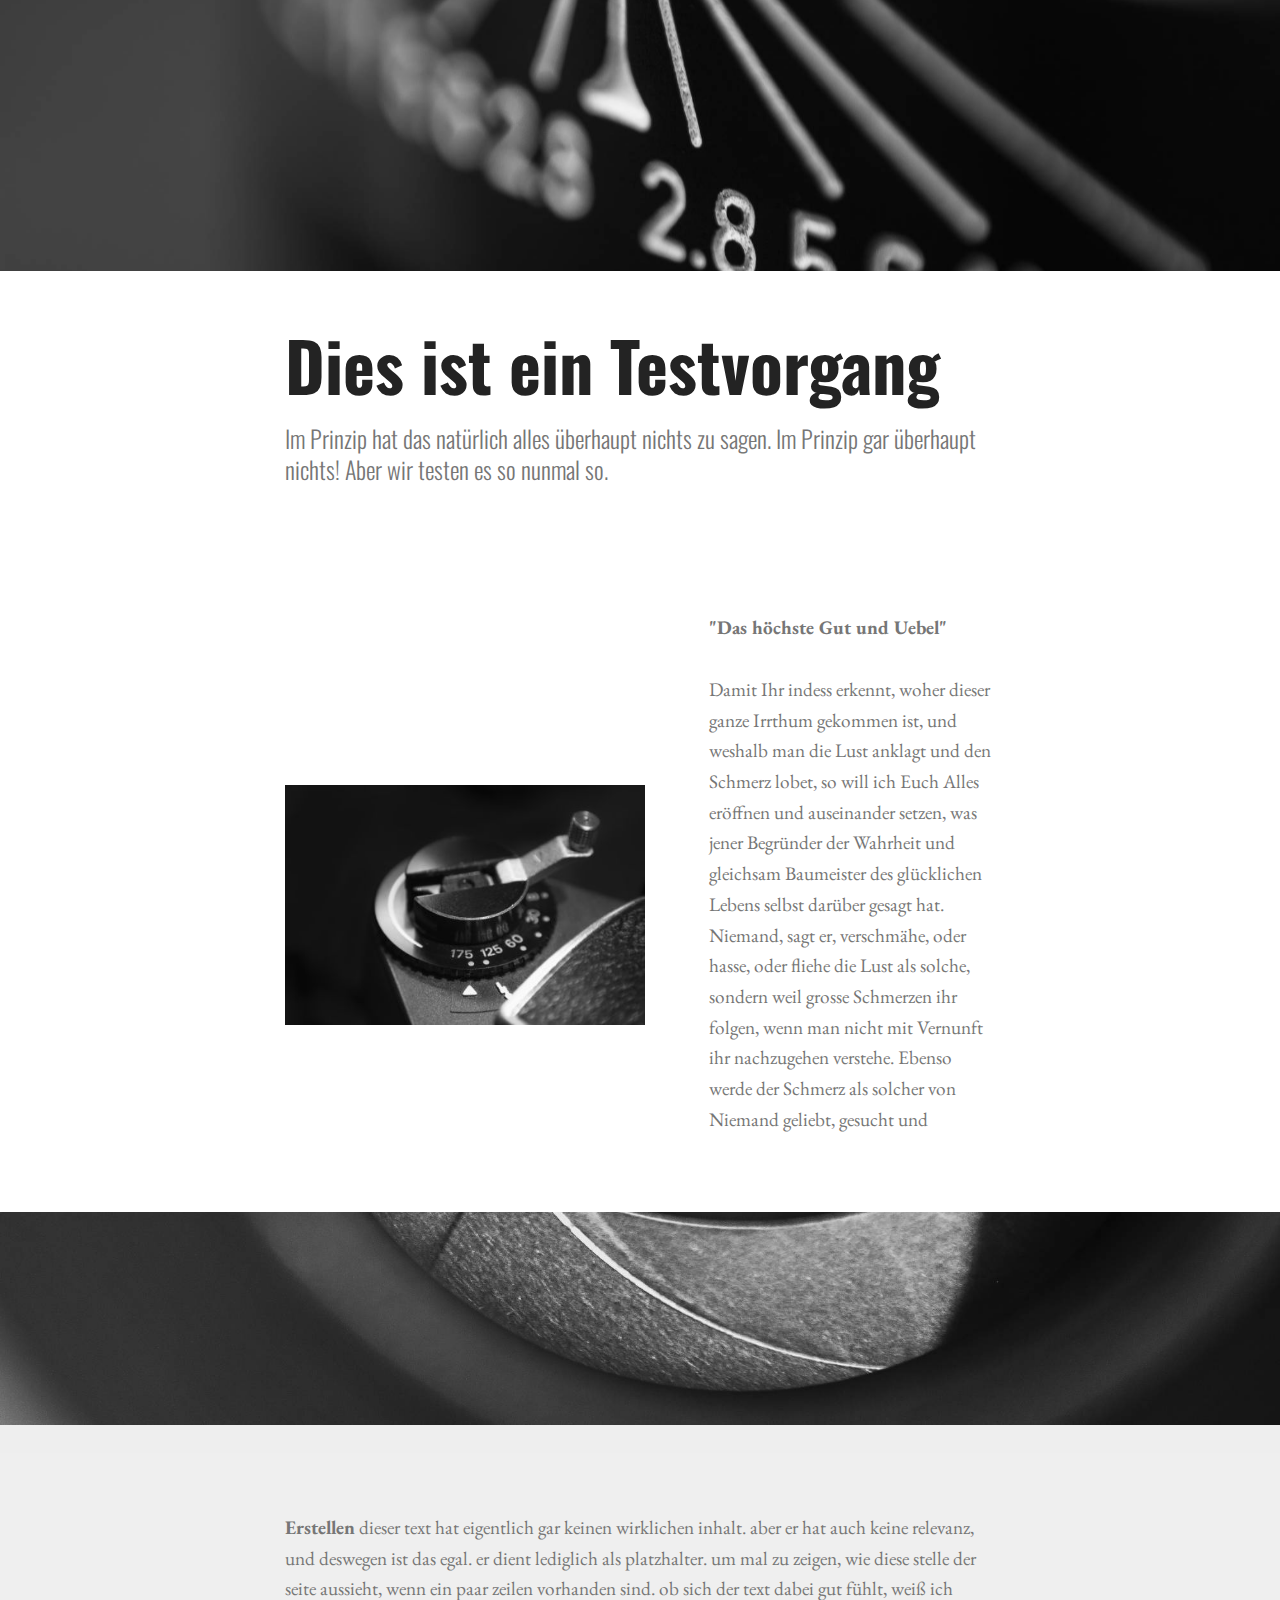
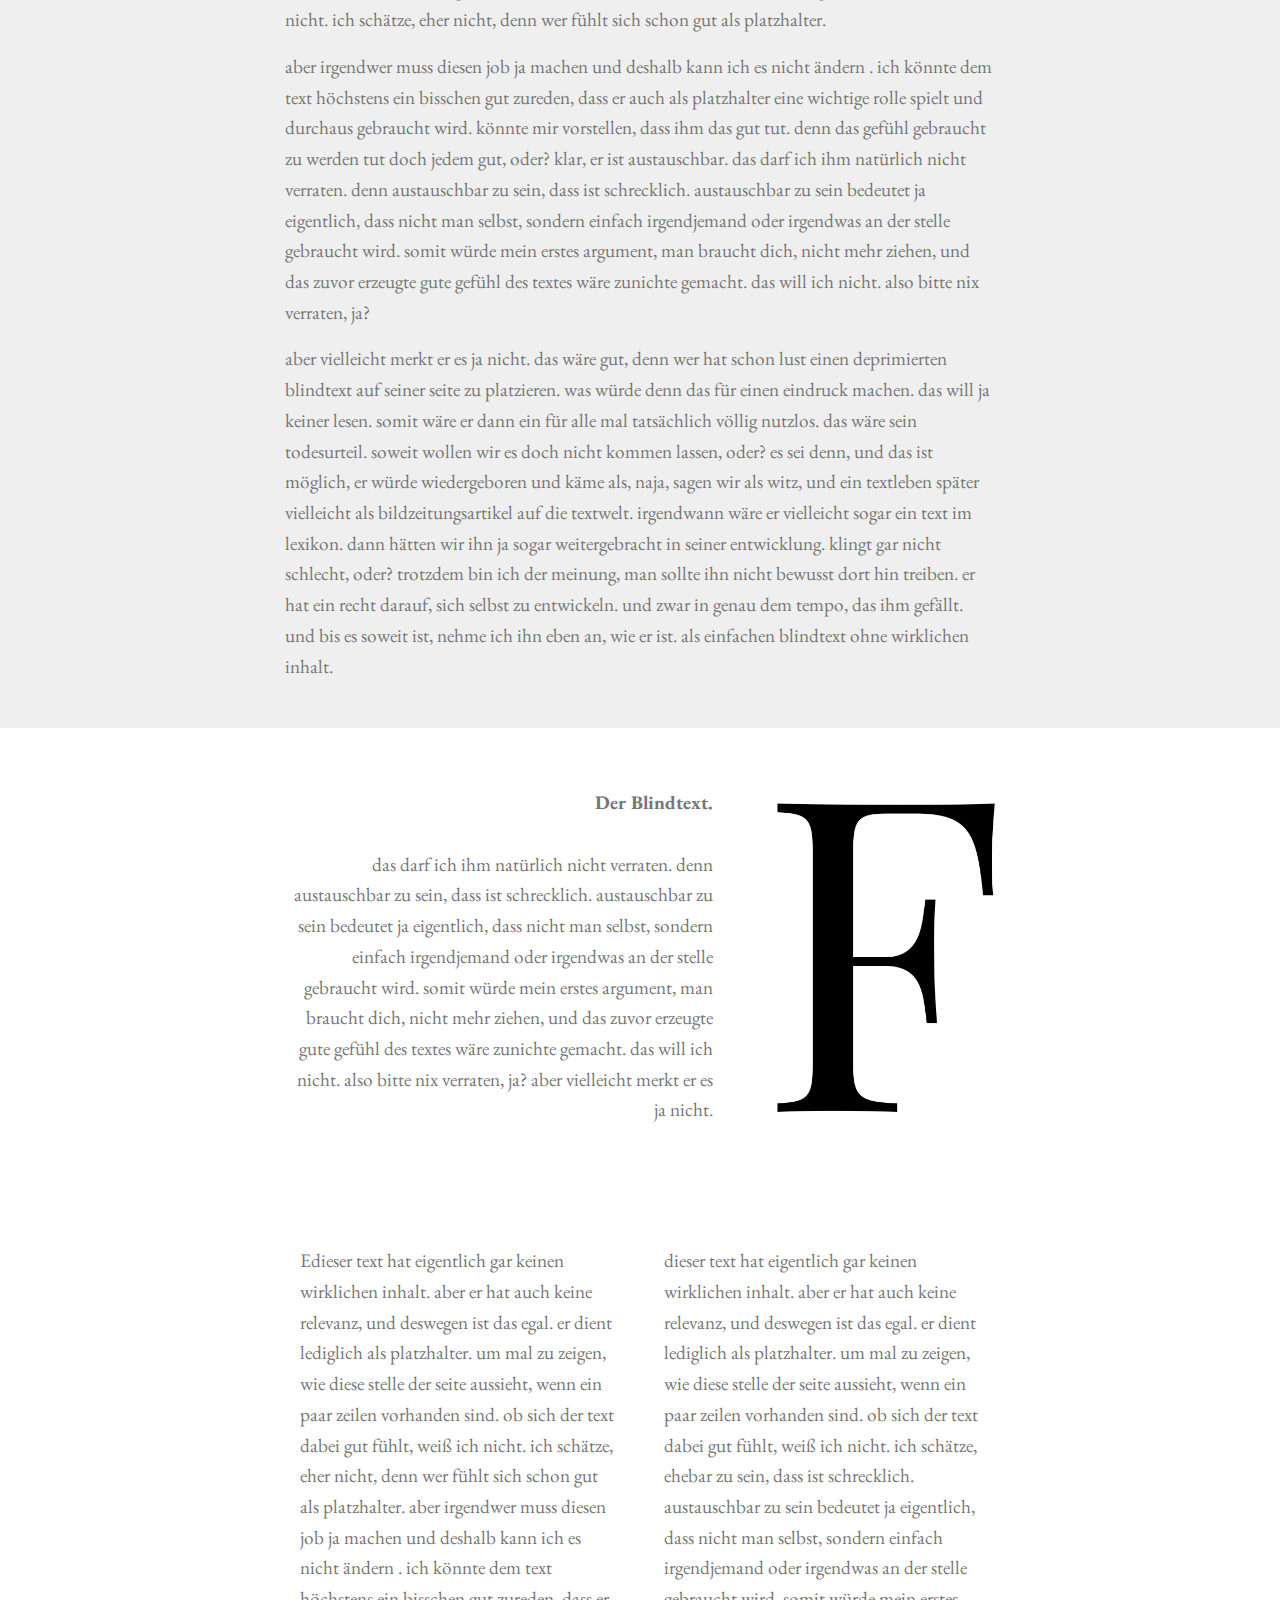
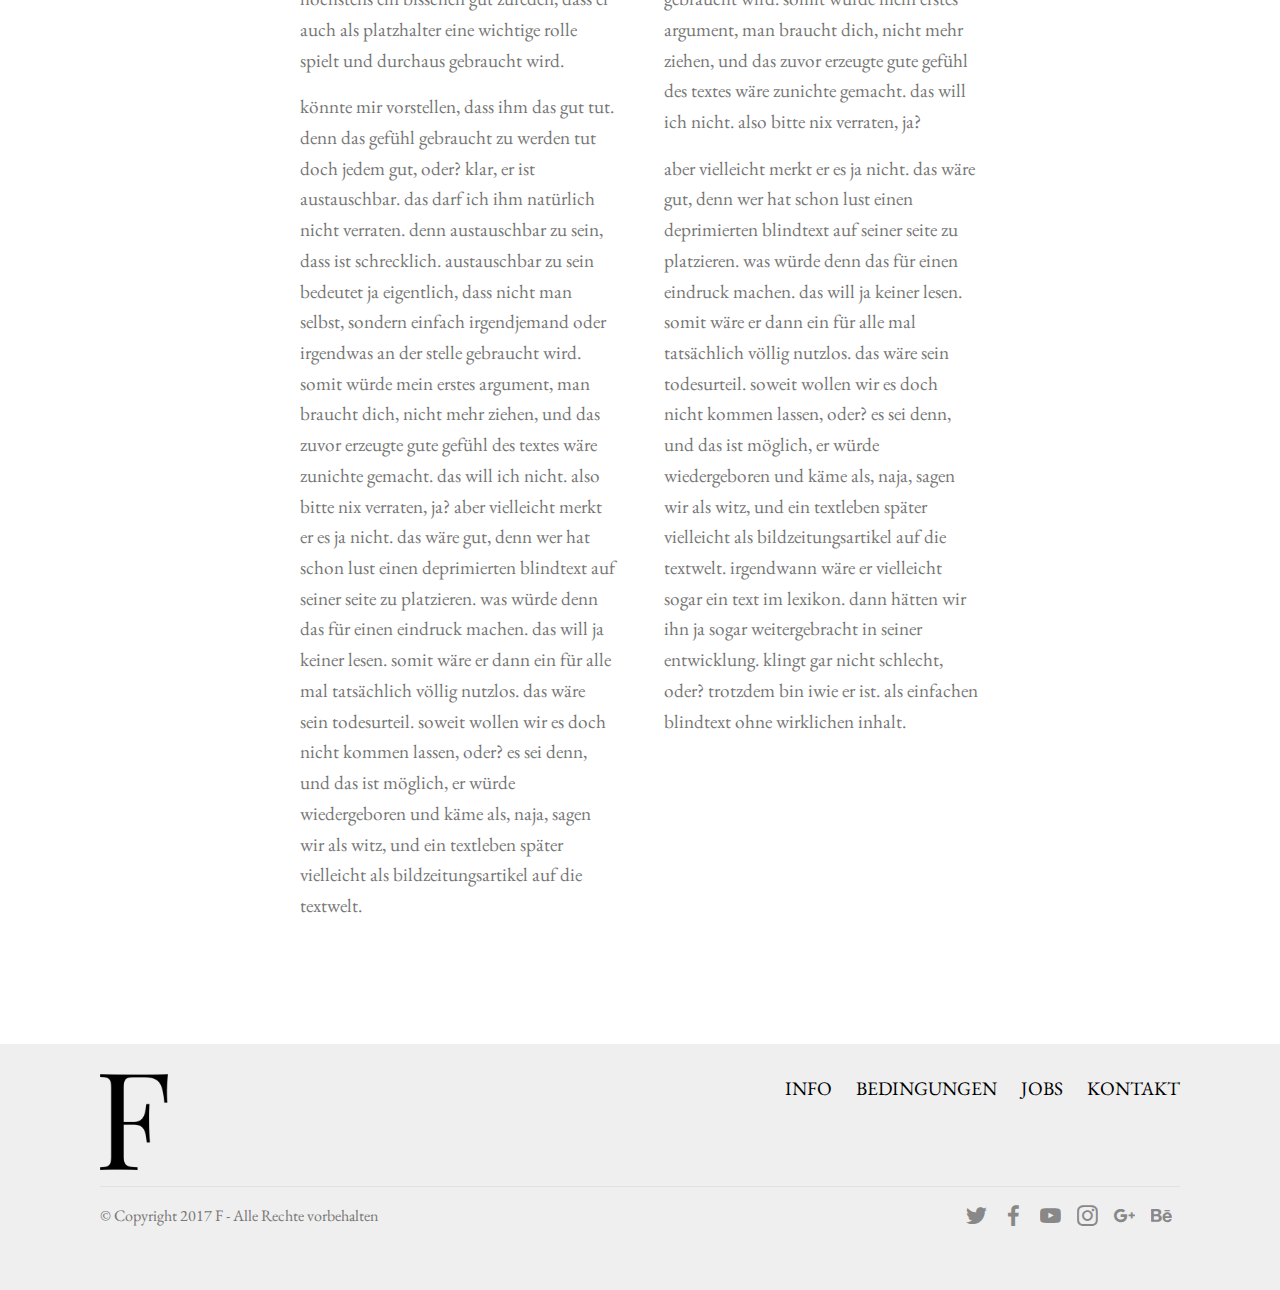
==== commit 3cd0b492: "create github pages" ====
--- a/index.html
+++ b/index.html
@@ -41,7 +41,7 @@
 
 </section>
 
-<section class="engine"><a href="https://mobirise.ws">Mobirise</a></section><section class="mbr-section content4 cid-qR1yLHd6Jy" id="content4-1">
+<section class="engine"><a href="https://mobirise.ws/c">best web site maker</a></section><section class="mbr-section content4 cid-qR1yLHd6Jy" id="content4-1">
 
     
 
